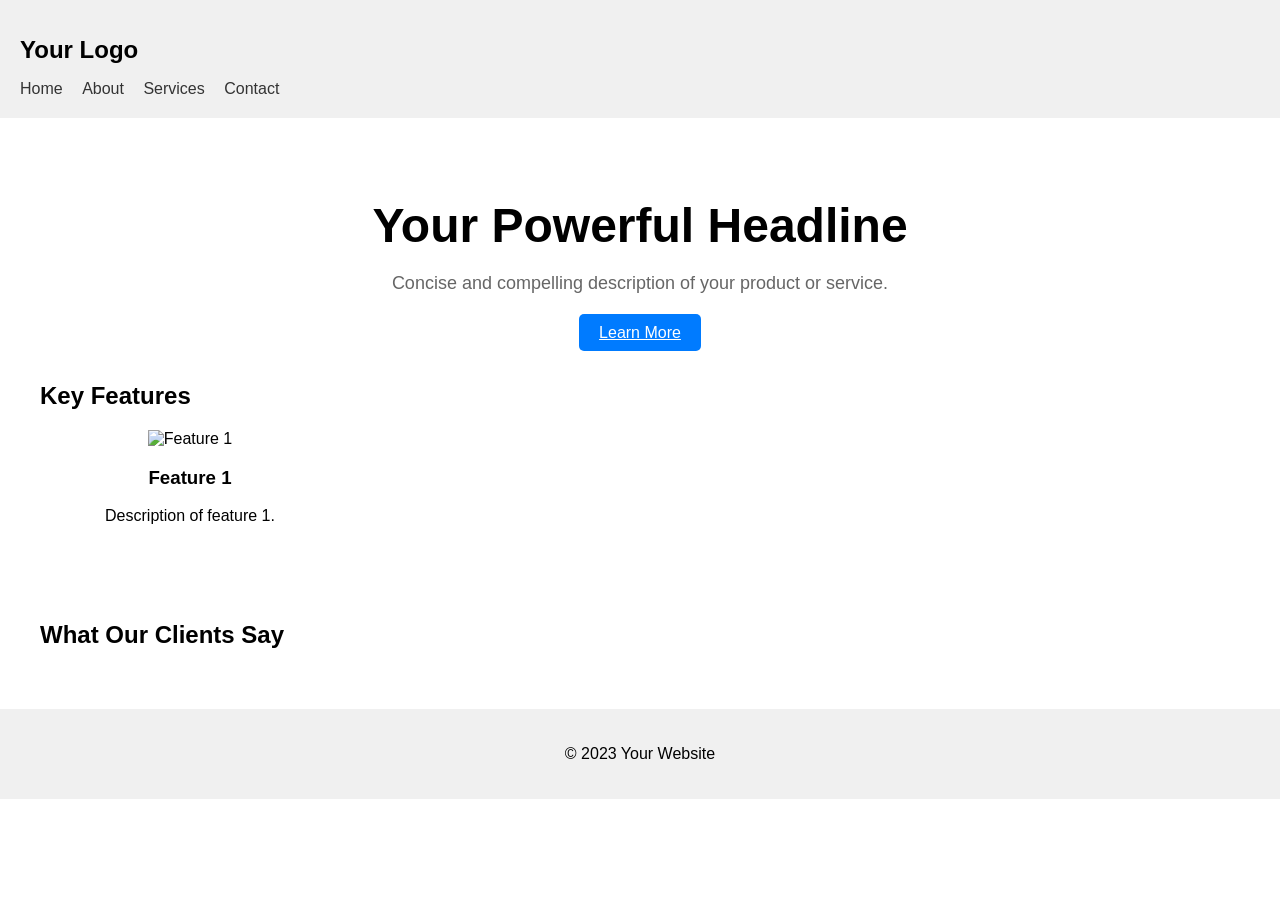
==== index.html @ 87ca635d "add landing page" ====
<!DOCTYPE html>
<html lang="en">
<head>
    <meta charset="UTF-8">
    <meta name="viewport" content="width=device-width, initial-scale=1.0">
    <title>Your Landing Page Title</title>
    <link rel="stylesheet" href="style.css">
</head>
<body>
    <header class="header">
        <div class="container">
            <h1 class="logo">Your Logo</h1>
            <nav class="nav">
                <ul>
                    <li><a href="#">Home</a></li>
                    <li><a href="#">About</a></li>
                    <li><a href="#">Services</a></li>
                    <li><a href="#">Contact</a></li>
                </ul>
            </nav>
        </div>
    </header>

    <main class="main">
        <section class="hero">
            <div class="container">
                <h2 class="hero-title">Your Powerful Headline</h2>
                <p class="hero-description">
                    Concise and compelling description of your product or service.
                </p>
                <a href="#" class="btn btn-primary">Learn More</a>
            </div>
        </section>

        <section class="features">
            <div class="container">
                <h2 class="section-title">Key Features</h2>
                <div class="feature-list">
                    <div class="feature">
                        <img src="feature1.png" alt="Feature 1">
                        <h3>Feature 1</h3>
                        <p>Description of feature 1.</p>
                    </div>
                    </div>
            </div>
        </section>

        <section class="testimonials">
            <div class="container">
                <h2 class="section-title">What Our Clients Say</h2>
                <div class="testimonial-slider">
                    </div>
            </div>
        </section>
    </main>

    <footer class="footer">
        <div class="container">
            <p>&copy; 2023 Your Website</p>
        </div>
    </footer>
</body>
</html>
---- style.css ----
/* Reset styles */
body {
    margin: 0;
    padding: 0;
    font-family: Arial, sans-serif;
}

/* Header styles */
.header {
    background-color: #f0f0f0;
    padding: 20px;
}

.logo {
    font-size: 24px;
    font-weight: bold;
}

.nav ul {
    list-style: none;
    margin: 0;
    padding: 0;
}

.nav ul li {
    display: inline-block;
    margin-right: 15px;
}

.nav ul li a {
    text-decoration: none;
    color: #333;
}

/* Main styles */
.main {
    padding: 40px;
}

.hero {
    text-align: center;
}

.hero-title {
    font-size: 48px;
    font-weight: bold;
    margin-bottom: 20px;
}

.hero-description {
    font-size: 18px;
    color: #666;
    margin-bottom: 30px;
}

.btn {
    padding: 10px 20px;
    background-color: #007bff;
    color: #fff;
    border: none;
    border-radius: 5px;
    cursor: pointer;
}

.features {
    margin-top: 40px;
}

.feature-list {
    display: flex;
    flex-wrap: wrap;
    justify-content: space-between;
}

.feature {
    width: 300px;
    text-align: center;
    margin-bottom: 40px;
}

.feature img {
    max-width: 100%;
    height: auto;
}

/* Testimonials styles */
.testimonials {
    margin-top: 40px;
}

.testimonial-slider {
    /* Add your slider styles here */
}

/* Footer styles */
.footer {
    background-color: #f0f0f0;
    padding: 20px;
    text-align: center;
}
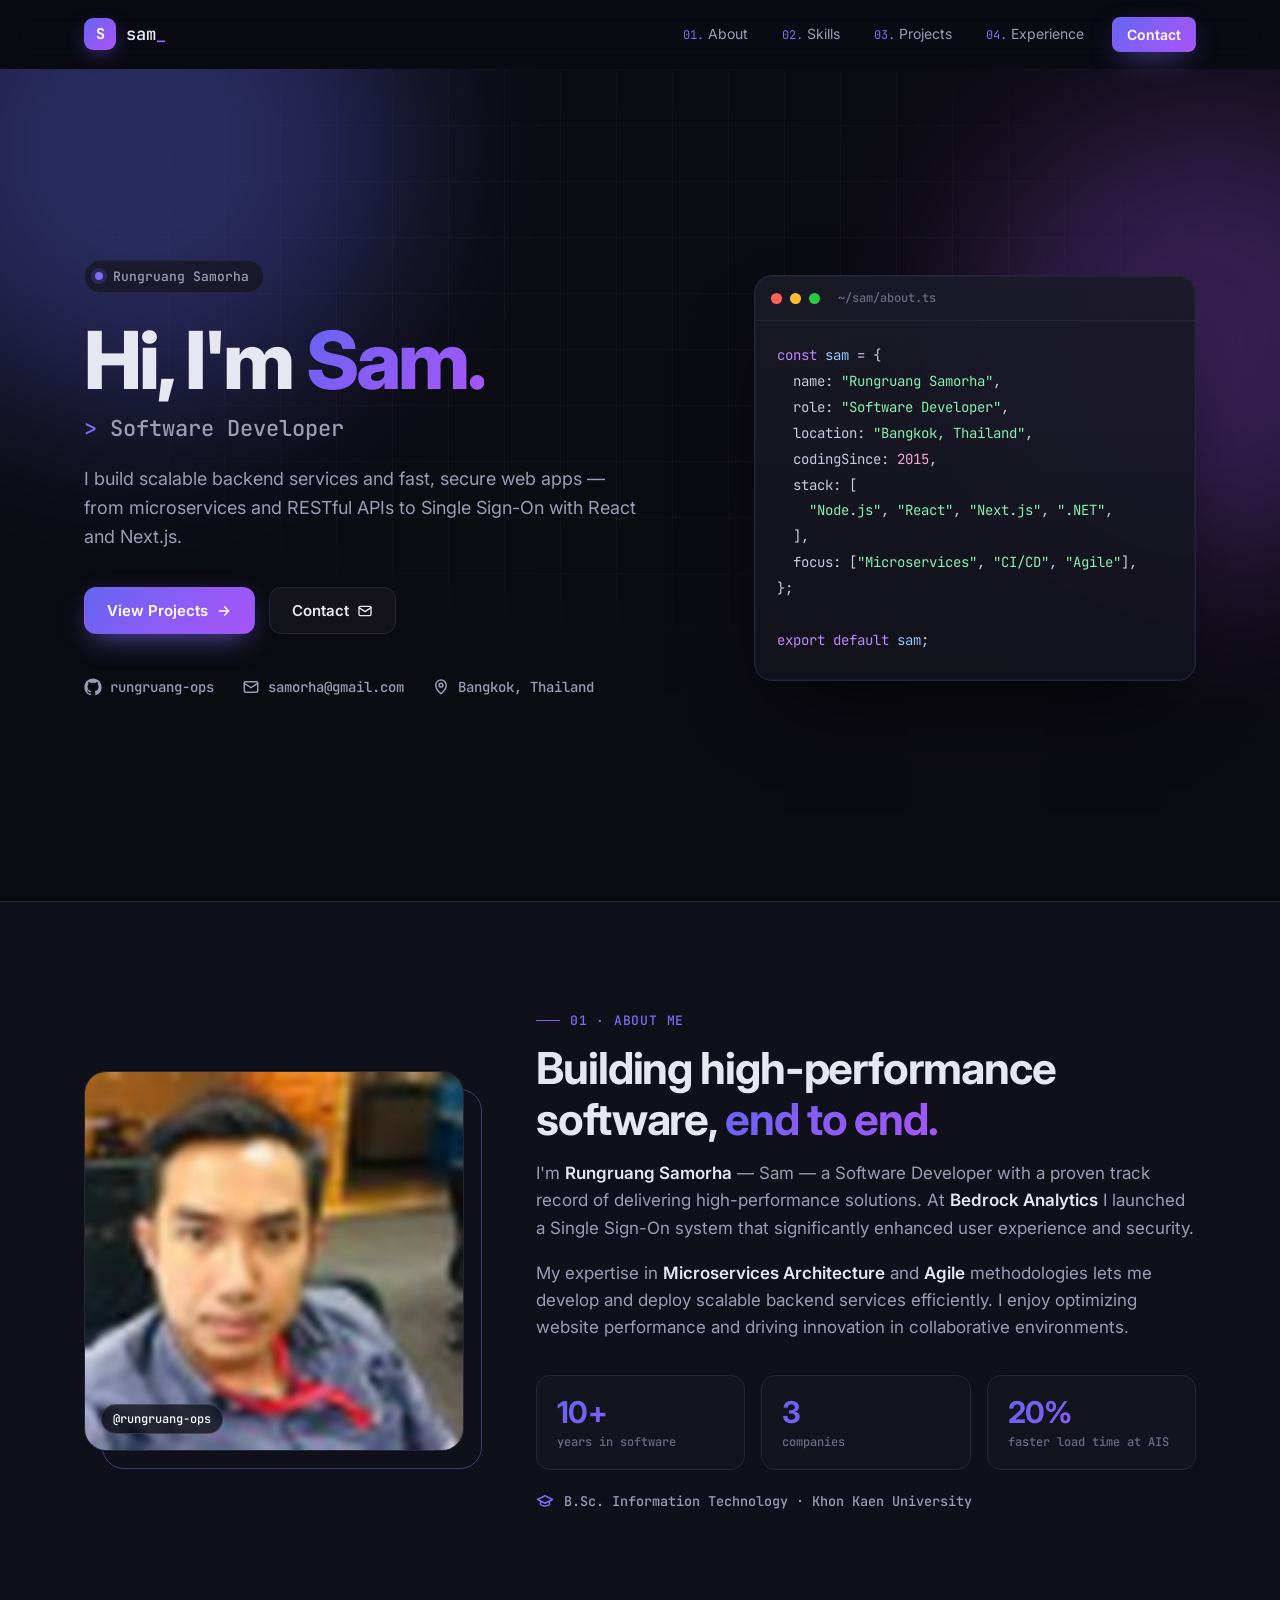
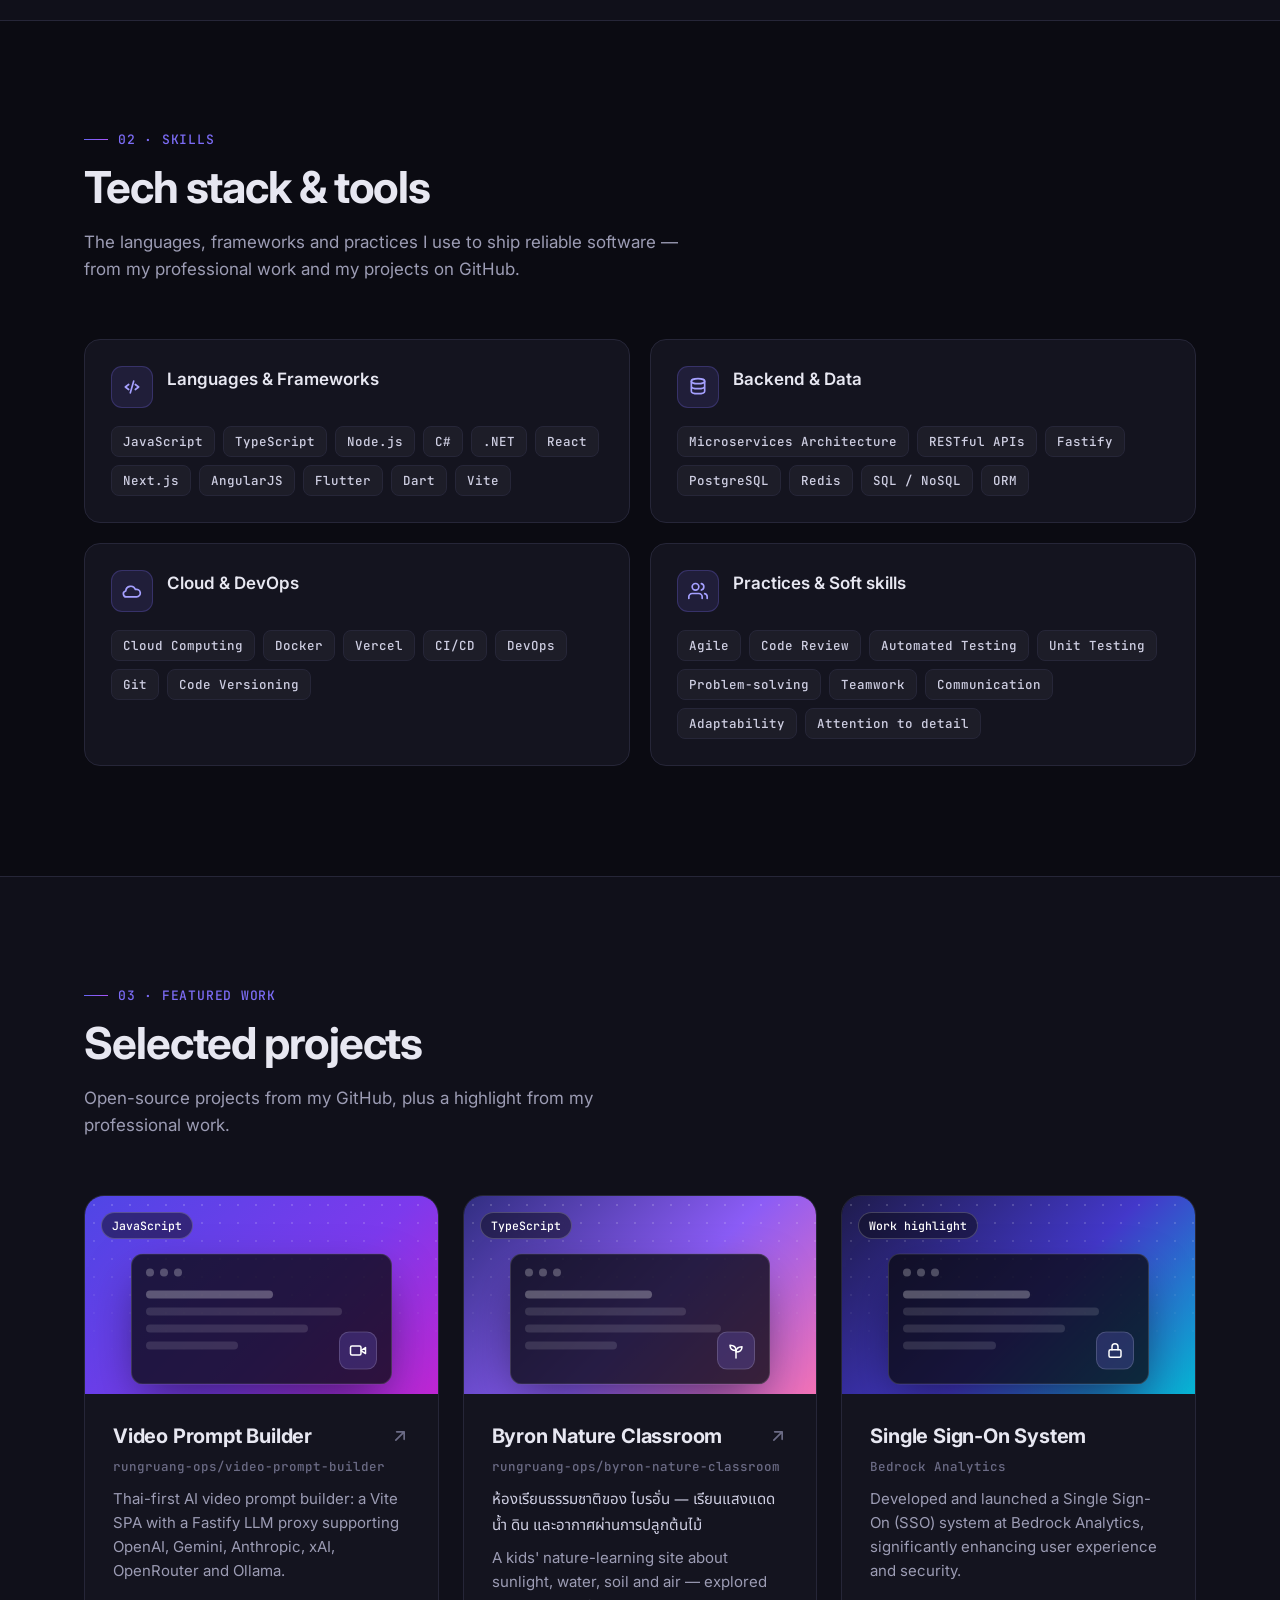
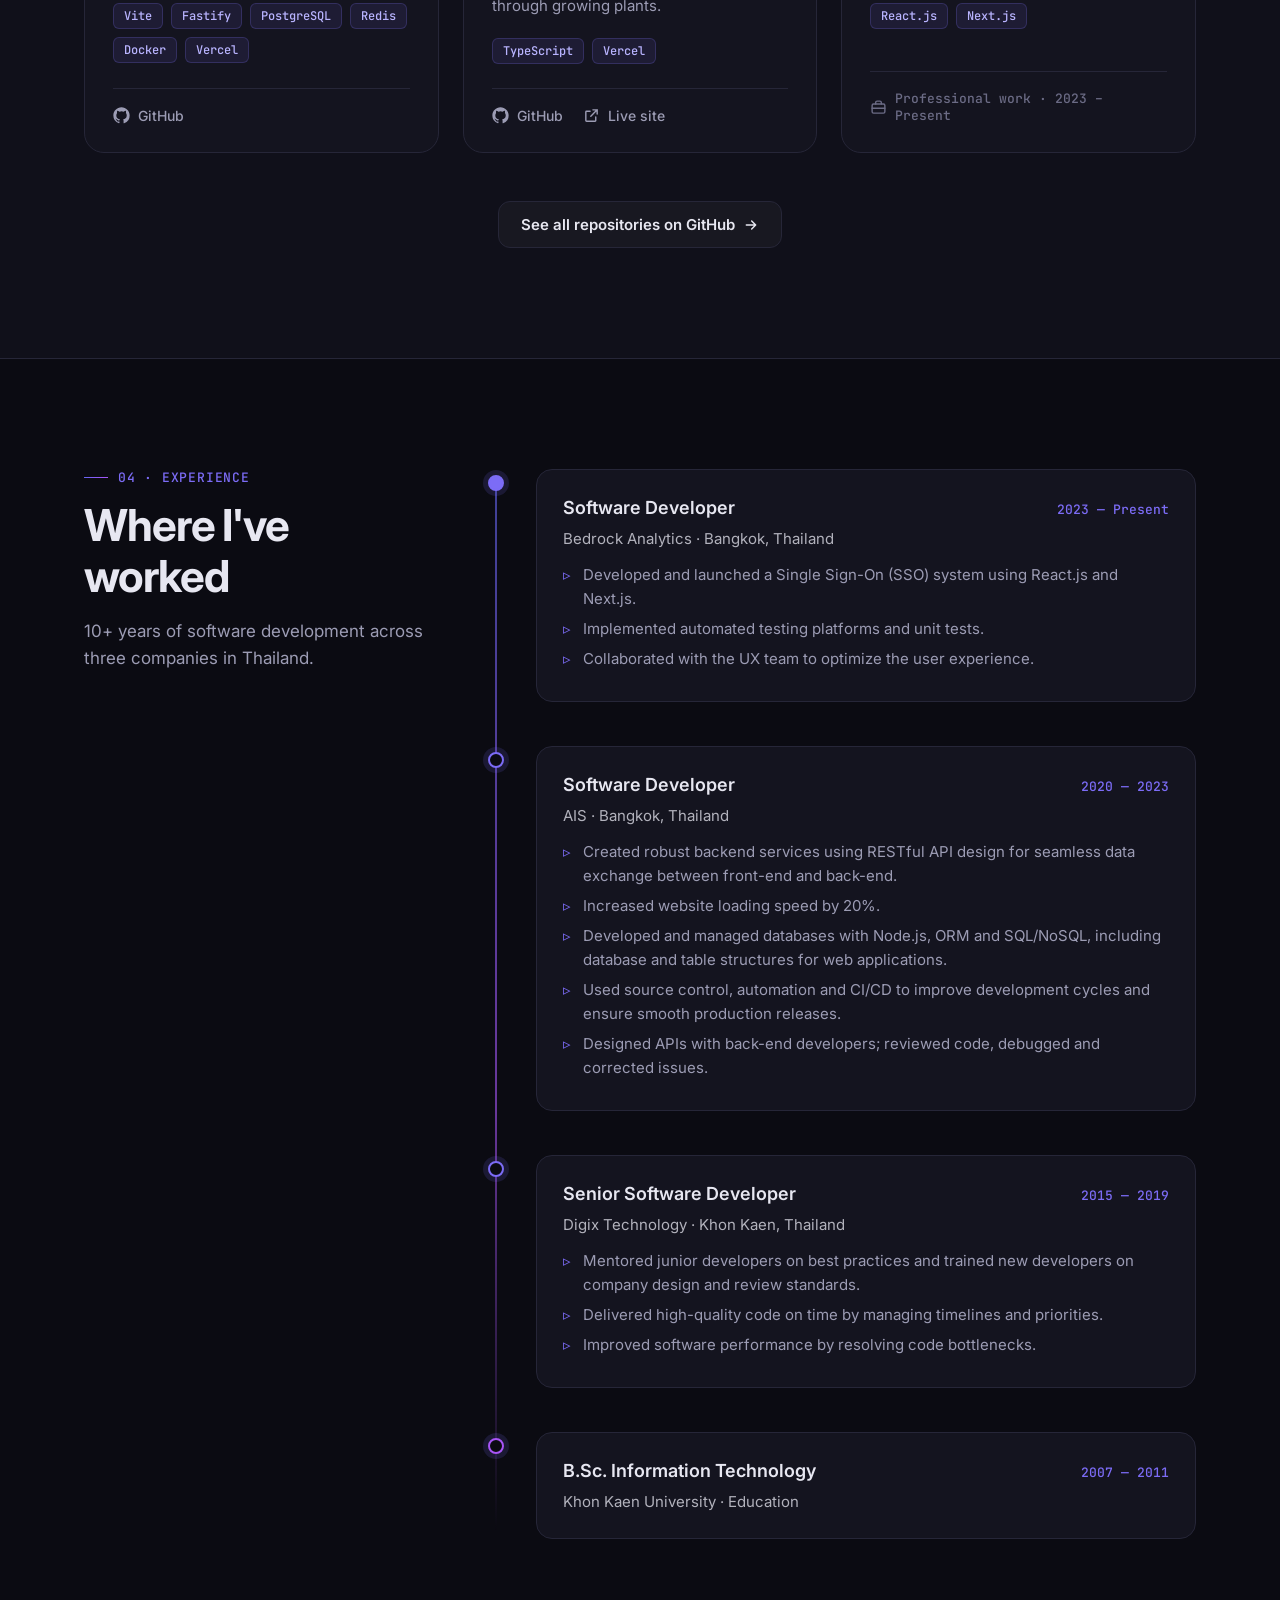
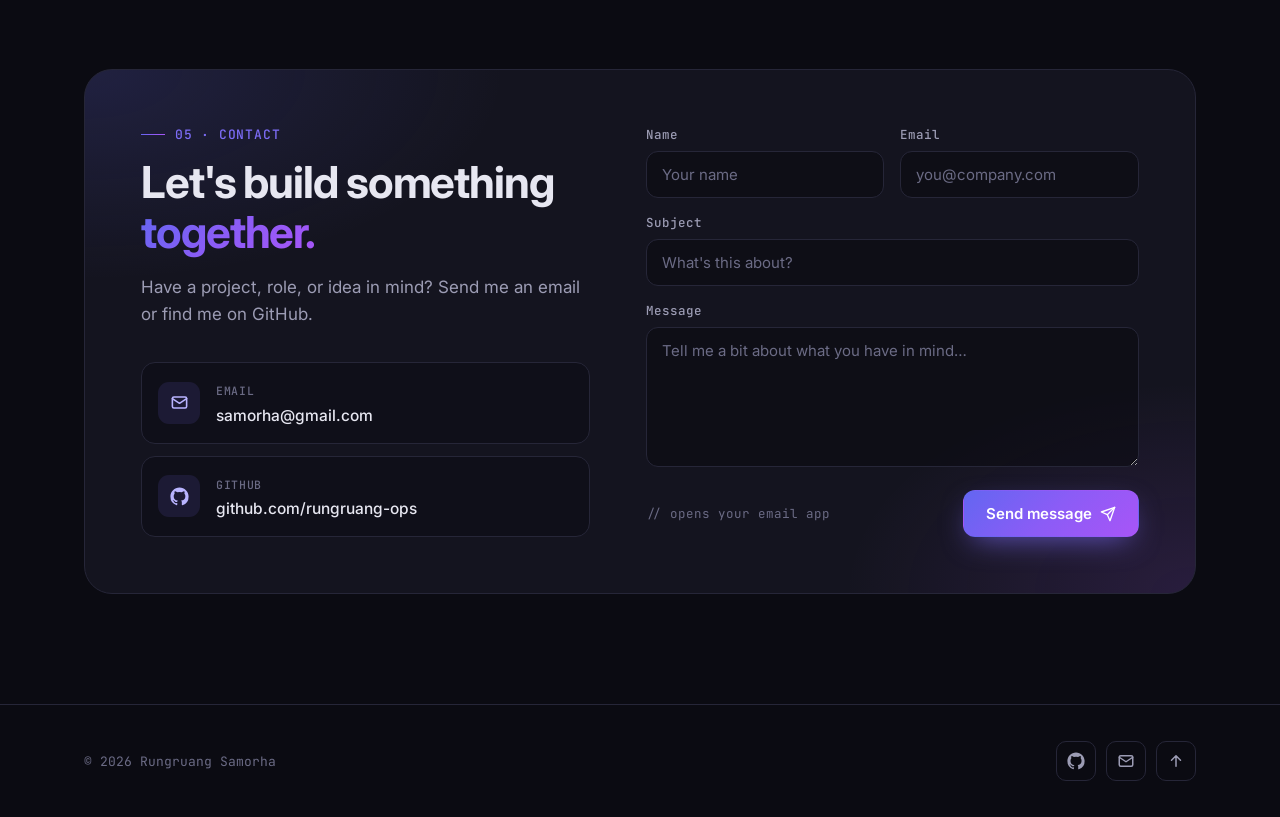
==== commit b64525bf: "Replace template with new portfolio site" ====
--- a/index.html
+++ b/index.html
@@ -1,63 +1,755 @@
 <!DOCTYPE html>
 <html lang="en">
 <head>
-    <meta charset="UTF-8">
-    <meta name="viewport" content="width=device-width, initial-scale=1.0">
-    <title>Your Landing Page Title</title>
-    <link rel="stylesheet" href="style.css">
+<meta charset="UTF-8" />
+<meta name="viewport" content="width=device-width, initial-scale=1" />
+<title>Rungruang Samorha (Sam) — Software Developer</title>
+<meta name="description" content="Rungruang Samorha (Sam) is a Software Developer in Bangkok, Thailand, building scalable backend services, microservices and fast web apps with Node.js, React and Next.js." />
+<meta name="author" content="Rungruang Samorha" />
+<meta property="og:type" content="website" />
+<meta property="og:title" content="Rungruang Samorha (Sam) — Software Developer" />
+<meta property="og:description" content="Software Developer in Bangkok, Thailand. Microservices, RESTful APIs, CI/CD, React and Next.js." />
+<meta property="og:image" content="https://avatars.githubusercontent.com/u/184741274?v=4" />
+<meta name="twitter:card" content="summary" />
+<meta name="twitter:title" content="Rungruang Samorha (Sam) — Software Developer" />
+<meta name="twitter:description" content="Software Developer in Bangkok, Thailand. Microservices, RESTful APIs, CI/CD, React and Next.js." />
+<meta name="theme-color" content="#0B0B12" />
+<link rel="icon" href="assets/avatar.png" />
+<link rel="preconnect" href="https://fonts.googleapis.com" />
+<link rel="preconnect" href="https://fonts.gstatic.com" crossorigin />
+<link href="https://fonts.googleapis.com/css2?family=Inter:wght@400;500;600;700;800&family=JetBrains+Mono:wght@400;500;600&family=Noto+Sans+Thai:wght@400;500;600;700&display=swap" rel="stylesheet" />
+<style>
+  :root {
+    --bg: #0B0B12;
+    --bg-2: #10101A;
+    --surface: #14141F;
+    --surface-2: #1A1A28;
+    --border: #262638;
+    --text: #E7E7F1;
+    --muted: #9C9CB4;
+    --dim: #6B6B85;
+    --accent: #7C6CF6;
+    --accent-1: #6366F1;
+    --accent-2: #A855F7;
+    --grad: linear-gradient(135deg, #6366F1 0%, #8B5CF6 50%, #A855F7 100%);
+    --radius: 16px;
+    --max: 1160px;
+    --mono: "JetBrains Mono", "Noto Sans Thai", ui-monospace, SFMono-Regular, Menlo, monospace;
+    --sans: "Inter", "Noto Sans Thai", system-ui, -apple-system, Segoe UI, Roboto, sans-serif;
+  }
+  * { box-sizing: border-box; margin: 0; padding: 0; }
+  html { scroll-behavior: smooth; scroll-padding-top: 80px; }
+  body {
+    font-family: var(--sans);
+    background: var(--bg);
+    color: var(--text);
+    line-height: 1.6;
+    -webkit-font-smoothing: antialiased;
+    overflow-x: hidden;
+  }
+  a { color: inherit; text-decoration: none; }
+  img, svg { display: block; }
+  ::selection { background: rgba(124,108,246,.35); }
+
+  .container { width: 100%; max-width: var(--max); margin: 0 auto; padding: 0 24px; }
+  .mono { font-family: var(--mono); }
+  .grad-text { background: var(--grad); -webkit-background-clip: text; background-clip: text; color: transparent; }
+
+  /* ---------- Nav ---------- */
+  .nav {
+    position: sticky; top: 0; z-index: 50;
+    backdrop-filter: saturate(160%) blur(14px);
+    -webkit-backdrop-filter: saturate(160%) blur(14px);
+    background: rgba(11,11,18,.72);
+    border-bottom: 1px solid transparent;
+    transition: border-color .25s, background .25s;
+  }
+  .nav.scrolled { border-bottom-color: var(--border); background: rgba(11,11,18,.88); }
+  .nav-inner { display: flex; align-items: center; justify-content: space-between; height: 68px; }
+  .logo { font: 600 17px var(--mono); display: flex; align-items: center; gap: 10px; }
+  .logo-mark {
+    width: 32px; height: 32px; border-radius: 9px; background: var(--grad);
+    display: grid; place-items: center; color: #fff; font-weight: 700; font-size: 15px;
+    box-shadow: 0 6px 20px -6px rgba(124,108,246,.7);
+  }
+  .logo .cursor { color: var(--accent-2); animation: blink 1.1s steps(1) infinite; }
+  @keyframes blink { 50% { opacity: 0; } }
+  .nav-links { display: flex; align-items: center; gap: 6px; list-style: none; }
+  .nav-links a {
+    font-size: 14px; color: var(--muted); padding: 8px 14px; border-radius: 8px;
+    transition: color .2s, background .2s;
+  }
+  .nav-links a:hover, .nav-links a.active { color: var(--text); background: rgba(255,255,255,.05); }
+  .nav-links a .num { font-family: var(--mono); color: var(--accent); font-size: 12px; margin-right: 4px; }
+  .nav-cta { margin-left: 8px; }
+  .menu-btn {
+    display: none; background: none; border: 1px solid var(--border); color: var(--text);
+    width: 40px; height: 40px; border-radius: 10px; cursor: pointer; place-items: center;
+  }
+
+  /* ---------- Buttons ---------- */
+  .btn {
+    white-space: nowrap;
+    display: inline-flex; align-items: center; gap: 8px;
+    font: 600 15px var(--sans); padding: 13px 22px; border-radius: 12px;
+    border: 1px solid transparent; cursor: pointer;
+    transition: transform .2s, box-shadow .2s, background .2s, border-color .2s;
+  }
+  .btn svg { width: 16px; height: 16px; }
+  .btn-primary { background: var(--grad); color: #fff; box-shadow: 0 10px 30px -10px rgba(124,108,246,.8); }
+  .btn-primary:hover { transform: translateY(-2px); box-shadow: 0 16px 36px -10px rgba(124,108,246,.95); }
+  .btn-ghost { background: rgba(255,255,255,.03); color: var(--text); border-color: var(--border); }
+  .btn-ghost:hover { border-color: rgba(124,108,246,.6); background: rgba(124,108,246,.08); transform: translateY(-2px); }
+  .btn-sm { padding: 9px 16px; font-size: 14px; border-radius: 10px; }
+
+  /* ---------- Hero ---------- */
+  .hero { position: relative; padding: 96px 0 110px; overflow: hidden; min-height: calc(100vh - 68px); display: flex; align-items: center; }
+  .hero > .container { width: 100%; }
+  .hero::before {
+    content: ""; position: absolute; inset: 0;
+    background-image:
+      linear-gradient(rgba(255,255,255,.035) 1px, transparent 1px),
+      linear-gradient(90deg, rgba(255,255,255,.035) 1px, transparent 1px);
+    background-size: 56px 56px;
+    mask-image: radial-gradient(ellipse 70% 60% at 50% 30%, #000 30%, transparent 75%);
+    -webkit-mask-image: radial-gradient(ellipse 70% 60% at 50% 30%, #000 30%, transparent 75%);
+    pointer-events: none;
+  }
+  .glow {
+    position: absolute; border-radius: 50%; filter: blur(90px); opacity: .55; pointer-events: none;
+  }
+  .glow-1 { width: 520px; height: 520px; background: #6366F1; top: -180px; left: -120px; opacity: .35; }
+  .glow-2 { width: 460px; height: 460px; background: #A855F7; top: 40px; right: -160px; opacity: .28; }
+  .hero-grid { position: relative; display: grid; grid-template-columns: 1.25fr .9fr; gap: 56px; align-items: center; }
+  .badge {
+    display: inline-flex; align-items: center; gap: 10px;
+    font: 500 13px var(--mono); color: var(--muted);
+    padding: 7px 14px 7px 10px; border-radius: 999px;
+    border: 1px solid var(--border); background: rgba(20,20,31,.7);
+  }
+  .dot { width: 8px; height: 8px; border-radius: 50%; background: #34D399; box-shadow: 0 0 0 4px rgba(52,211,153,.15); }
+  .hero h1 {
+    font-size: clamp(44px, 6.4vw, 80px); line-height: 1.02; letter-spacing: -.035em; font-weight: 800;
+    margin: 26px 0 14px;
+  }
+  .hero .role { font: 500 clamp(18px, 2vw, 22px) var(--mono); color: var(--muted); margin-bottom: 22px; }
+  .hero .role .prompt { color: var(--accent); }
+  .hero p.tagline { font-size: 18px; color: var(--muted); max-width: 560px; margin-bottom: 36px; }
+  .hero-actions { display: flex; gap: 14px; flex-wrap: wrap; }
+  .hero-meta { display: flex; gap: 28px; margin-top: 44px; flex-wrap: wrap; }
+  .hero-meta a { display: inline-flex; align-items: center; gap: 8px; color: var(--muted); font: 500 14px var(--mono); transition: color .2s; }
+  .hero-meta a:hover { color: var(--text); }
+  .hero-meta-item { display: inline-flex; align-items: center; gap: 8px; color: var(--muted); font: 500 14px var(--mono); }
+  .hero-meta-item svg { width: 18px; height: 18px; }
+  .hero-meta svg { width: 18px; height: 18px; }
+
+  /* code card */
+  .code-card {
+    background: linear-gradient(180deg, rgba(26,26,40,.92), rgba(18,18,28,.92));
+    border: 1px solid var(--border); border-radius: 18px;
+    box-shadow: 0 40px 80px -30px rgba(0,0,0,.7), 0 0 0 1px rgba(124,108,246,.08) inset;
+    overflow: hidden;
+    transition: transform .4s, box-shadow .4s;
+  }
+  .js .code-card.reveal.in:hover, .code-card:hover { transform: translateY(-4px); box-shadow: 0 50px 90px -30px rgba(0,0,0,.75), 0 0 0 1px rgba(124,108,246,.25) inset; }
+  .code-head { display: flex; align-items: center; gap: 8px; padding: 14px 16px; border-bottom: 1px solid var(--border); }
+  .code-head span.c { width: 11px; height: 11px; border-radius: 50%; }
+  .code-head .file { margin-left: 10px; font: 500 12px var(--mono); color: var(--dim); }
+  .code-body { padding: 22px 22px 26px; font: 400 14px/1.85 var(--mono); color: #C9C9DC; white-space: pre; overflow-x: auto; }
+  .tk-k { color: #C084FC; } .tk-v { color: #93C5FD; } .tk-s { color: #86EFAC; } .tk-c { color: var(--dim); } .tk-p { color: #F9A8D4; }
+
+  /* ---------- Sections ---------- */
+  section.block { padding: 110px 0; position: relative; }
+  section.block.alt { background: var(--bg-2); border-top: 1px solid var(--border); border-bottom: 1px solid var(--border); }
+  .eyebrow { font: 500 13px var(--mono); color: var(--accent); letter-spacing: .06em; text-transform: uppercase; display: flex; align-items: center; gap: 10px; }
+  .eyebrow::before { content: ""; width: 24px; height: 1px; background: var(--grad); }
+  .section-title { font-size: clamp(30px, 4vw, 44px); letter-spacing: -.025em; line-height: 1.15; font-weight: 700; margin: 14px 0 16px; }
+  .section-sub { color: var(--muted); max-width: 600px; font-size: 17px; }
+  .section-head { margin-bottom: 56px; }
+
+  /* ---------- About ---------- */
+  .about-grid { display: grid; grid-template-columns: 380px 1fr; gap: 72px; align-items: center; }
+  .photo-wrap { position: relative; isolation: isolate; }
+  .photo {
+    aspect-ratio: 1 / 1; border-radius: 22px; position: relative; overflow: hidden;
+    background: var(--surface); border: 1px solid var(--border);
+  }
+  .photo img { width: 100%; height: 100%; object-fit: cover; transition: transform .6s ease; }
+  .photo-wrap:hover .photo img { transform: scale(1.03); }
+  .photo-frame { position: absolute; inset: 18px -18px -18px 18px; border-radius: 22px; border: 1px solid rgba(124,108,246,.45); z-index: -1; }
+  .photo-caption {
+    position: absolute; left: 16px; bottom: 16px; z-index: 2;
+    font: 500 12px var(--mono); color: #fff; background: rgba(11,11,18,.72); backdrop-filter: blur(6px);
+    border: 1px solid rgba(255,255,255,.14); padding: 6px 11px; border-radius: 999px;
+  }
+  .about-text p { color: var(--muted); font-size: 17px; margin-bottom: 18px; }
+  .about-text p strong { color: var(--text); font-weight: 600; }
+  .edu-line { display: flex; align-items: center; gap: 10px; font: 500 13.5px var(--mono); color: var(--muted); margin-top: 22px; }
+  .edu-line svg { width: 18px; height: 18px; color: var(--accent); flex: none; }
+  .stats { display: grid; grid-template-columns: repeat(3, 1fr); gap: 16px; margin-top: 34px; }
+  .stat { background: var(--surface); border: 1px solid var(--border); border-radius: 14px; padding: 18px 20px; }
+  .stat b { display: block; font-size: 30px; line-height: 1.2; font-weight: 700; letter-spacing: -.02em; }
+  .stat span { font: 500 12px/1.4 var(--mono); color: var(--dim); display: block; margin-top: 4px; }
+
+  /* ---------- Skills ---------- */
+  .skills-grid { display: grid; grid-template-columns: repeat(2, 1fr); gap: 20px; }
+  .skill-head { display: flex; align-items: center; gap: 14px; margin-bottom: 18px; }
+  .skill-head .skill-icon { margin-bottom: 0; }
+  .skill-head h3 { margin-bottom: 0; }
+  .skill-card .sub { font: 500 11.5px var(--mono); color: var(--dim); text-transform: uppercase; letter-spacing: .06em; margin: 16px 0 10px; }
+  .skill-card {
+    background: var(--surface); border: 1px solid var(--border); border-radius: var(--radius);
+    padding: 26px; transition: border-color .25s, transform .25s, background .25s;
+  }
+  .skill-card:hover { border-color: rgba(124,108,246,.5); transform: translateY(-4px); background: var(--surface-2); }
+  .skill-icon {
+    width: 42px; height: 42px; border-radius: 11px; display: grid; place-items: center;
+    background: rgba(124,108,246,.12); color: #A5A0FF; border: 1px solid rgba(124,108,246,.25); margin-bottom: 18px;
+  }
+  .skill-icon svg { width: 20px; height: 20px; }
+  .skill-card h3 { font-size: 17px; font-weight: 600; margin-bottom: 14px; }
+  .chips { display: flex; flex-wrap: wrap; gap: 8px; }
+  .chip {
+    font: 500 12.5px var(--mono); color: #CFCFE3; padding: 6px 11px; border-radius: 8px;
+    background: rgba(255,255,255,.04); border: 1px solid var(--border);
+    transition: border-color .2s, color .2s, background .2s;
+  }
+  .chip:hover { border-color: rgba(124,108,246,.6); color: #fff; background: rgba(124,108,246,.12); }
+
+  /* ---------- Projects ---------- */
+  .projects-grid { display: grid; grid-template-columns: repeat(3, 1fr); gap: 24px; }
+  .project {
+    background: var(--surface); border: 1px solid var(--border); border-radius: 20px; overflow: hidden;
+    display: flex; flex-direction: column;
+    transition: transform .3s, border-color .3s, box-shadow .3s;
+  }
+  .project:hover { transform: translateY(-6px); border-color: rgba(124,108,246,.5); box-shadow: 0 30px 60px -30px rgba(124,108,246,.45); }
+  .project-media { position: relative; aspect-ratio: 16 / 9; overflow: hidden; display: grid; place-items: center; }
+  .project-media .pattern {
+    position: absolute; inset: 0; opacity: .25;
+    background-image: radial-gradient(rgba(255,255,255,.7) 1px, transparent 1px);
+    background-size: 18px 18px;
+    mask-image: linear-gradient(180deg, #000, transparent 85%);
+    -webkit-mask-image: linear-gradient(180deg, #000, transparent 85%);
+  }
+  .project-media .mock-window {
+    position: relative; width: 74%; height: 66%; border-radius: 12px; transform: translateY(18%);
+    background: rgba(11,11,18,.78); border: 1px solid rgba(255,255,255,.14);
+    box-shadow: 0 20px 50px -10px rgba(0,0,0,.55);
+    transition: transform .4s;
+    padding: 14px;
+  }
+  .project:hover .mock-window { transform: translateY(12%); }
+  .mock-window .bar { display: flex; gap: 6px; margin-bottom: 14px; }
+  .mock-window .bar i { width: 8px; height: 8px; border-radius: 50%; background: rgba(255,255,255,.25); }
+  .mock-window .ln { height: 8px; border-radius: 4px; background: rgba(255,255,255,.12); margin-bottom: 9px; }
+  .mock-window .ln.a { width: 55%; background: rgba(255,255,255,.28); }
+  .mock-window .ln.b { width: 85%; } .mock-window .ln.c { width: 70%; } .mock-window .ln.d { width: 40%; }
+  .g1 { background: linear-gradient(135deg, #4F46E5, #7C3AED 60%, #C026D3); }
+  .g2 { background: linear-gradient(135deg, #1E1B4B, #4338CA 55%, #06B6D4); }
+  .g3 { background: linear-gradient(135deg, #312E81, #8B5CF6 55%, #F472B6); }
+  .g4 { background: linear-gradient(135deg, #0F172A, #3730A3 50%, #A855F7); }
+  .project-tag {
+    position: absolute; top: 16px; left: 16px; z-index: 2;
+    font: 500 11.5px var(--mono); color: #fff; background: rgba(11,11,18,.5);
+    border: 1px solid rgba(255,255,255,.2); padding: 5px 10px; border-radius: 999px; backdrop-filter: blur(6px);
+  }
+  .project-body { padding: 26px 28px 28px; display: flex; flex-direction: column; flex: 1; }
+  .project-body h3 { font-size: 20px; font-weight: 700; letter-spacing: -.01em; margin-bottom: 10px; display: flex; align-items: center; justify-content: space-between; gap: 12px; }
+  .project-body h3 .arrow { width: 20px; height: 20px; color: var(--dim); transition: transform .25s, color .25s; flex: none; }
+  .project:hover h3 .arrow { transform: translate(3px,-3px); color: var(--accent-2); }
+  .project-body p { color: var(--muted); font-size: 15px; margin-bottom: 20px; }
+  .project-body .repo { font: 500 12.5px var(--mono); color: var(--dim); margin: -4px 0 12px; }
+  .project-body .thai { font-family: "Noto Sans Thai", var(--sans); color: #CFCFE3; font-size: 15px; margin-bottom: 8px; line-height: 1.7; }
+  .project-links .meta { font: 500 13px var(--mono); color: var(--dim); display: inline-flex; align-items: center; gap: 8px; }
+  .mock-window .glyph { position: absolute; right: 14px; bottom: 14px; width: 38px; height: 38px; border-radius: 10px; display: grid; place-items: center; background: rgba(124,108,246,.22); border: 1px solid rgba(255,255,255,.16); color: #fff; }
+  .mock-window .glyph svg { width: 18px; height: 18px; }
+  .tags { display: flex; flex-wrap: wrap; gap: 8px; margin-bottom: 24px; }
+  .tag { font: 500 12px var(--mono); color: #B9B4FF; background: rgba(124,108,246,.1); border: 1px solid rgba(124,108,246,.22); padding: 4px 10px; border-radius: 6px; }
+  .project-links { display: flex; gap: 20px; margin-top: auto; padding-top: 18px; border-top: 1px solid var(--border); }
+  .project-links a { display: inline-flex; align-items: center; gap: 8px; font: 500 14px var(--sans); color: var(--muted); transition: color .2s; }
+  .project-links a:hover { color: var(--text); }
+  .project-links svg { width: 17px; height: 17px; }
+  .more-link { text-align: center; margin-top: 48px; }
+
+  /* ---------- Experience ---------- */
+  .exp-grid { display: grid; grid-template-columns: 340px 1fr; gap: 64px; align-items: start; }
+  .exp-grid .section-head { position: sticky; top: 120px; margin-bottom: 0; }
+  .timeline { position: relative; }
+  .timeline::before { content: ""; position: absolute; left: 7px; top: 8px; bottom: 8px; width: 2px; background: linear-gradient(180deg, #6366F1, #A855F7 60%, transparent); opacity: .6; }
+  .t-item { position: relative; padding-left: 48px; padding-bottom: 44px; }
+  .t-item:last-child { padding-bottom: 0; }
+  .t-dot {
+    position: absolute; left: 0; top: 6px; width: 16px; height: 16px; border-radius: 50%;
+    background: var(--bg); border: 2px solid var(--accent);
+    box-shadow: 0 0 0 5px rgba(124,108,246,.15);
+  }
+  .t-item.current .t-dot { background: var(--accent); }
+  .t-card { background: var(--surface); border: 1px solid var(--border); border-radius: var(--radius); padding: 24px 26px; transition: border-color .25s, transform .25s; }
+  .t-card:hover { border-color: rgba(124,108,246,.45); transform: translateX(4px); }
+  .t-top { display: flex; justify-content: space-between; align-items: baseline; gap: 16px; flex-wrap: wrap; margin-bottom: 4px; }
+  .t-top h3 { font-size: 18px; font-weight: 600; }
+  .t-date { font: 500 13px var(--mono); color: var(--accent); white-space: nowrap; }
+  .t-company { color: var(--text); opacity: .75; font-size: 15px; margin-bottom: 12px; }
+  .t-item.edu .t-dot { border-color: var(--accent-2); }
+  .t-card ul { list-style: none; color: var(--muted); font-size: 15px; }
+  .t-card li { position: relative; padding-left: 20px; margin-bottom: 6px; }
+  .t-card li::before { content: "▹"; position: absolute; left: 0; color: var(--accent); }
+
+  /* ---------- Contact ---------- */
+  .contact-wrap {
+    display: grid; grid-template-columns: 1fr 1.1fr; gap: 56px;
+    background:
+      radial-gradient(600px 300px at 0% 0%, rgba(99,102,241,.16), transparent 70%),
+      radial-gradient(500px 300px at 100% 100%, rgba(168,85,247,.14), transparent 70%),
+      var(--surface);
+    border: 1px solid var(--border); border-radius: 28px; padding: 56px;
+  }
+  .form-note a { color: var(--muted); text-decoration: underline; text-underline-offset: 3px; }
+  .contact-list { list-style: none; margin-top: 34px; display: grid; gap: 12px; }
+  .contact-list a {
+    display: flex; align-items: center; gap: 16px; padding: 14px 16px; border-radius: 14px;
+    border: 1px solid var(--border); background: rgba(11,11,18,.45);
+    transition: border-color .2s, transform .2s, background .2s;
+  }
+  .contact-list a:hover { border-color: rgba(124,108,246,.55); transform: translateX(4px); background: rgba(124,108,246,.07); }
+  .c-icon { width: 42px; height: 42px; border-radius: 11px; display: grid; place-items: center; background: rgba(124,108,246,.12); color: #B9B4FF; flex: none; }
+  .c-icon svg { width: 19px; height: 19px; }
+  .c-label { font: 500 11.5px var(--mono); color: var(--dim); text-transform: uppercase; letter-spacing: .06em; }
+  .c-value { font-size: 15.5px; font-weight: 500; overflow-wrap: anywhere; }
+  form { display: grid; gap: 16px; }
+  .row-2 { display: grid; grid-template-columns: 1fr 1fr; gap: 16px; }
+  label { display: block; font: 500 12.5px var(--mono); color: var(--muted); margin-bottom: 8px; }
+  input, textarea {
+    width: 100%; font: 400 15px var(--sans); color: var(--text);
+    background: rgba(11,11,18,.6); border: 1px solid var(--border); border-radius: 12px;
+    padding: 13px 15px; outline: none; transition: border-color .2s, box-shadow .2s;
+  }
+  input::placeholder, textarea::placeholder { color: var(--dim); }
+  input:focus, textarea:focus { border-color: var(--accent); box-shadow: 0 0 0 4px rgba(124,108,246,.18); }
+  textarea { min-height: 140px; resize: vertical; }
+  .form-note { font: 400 12.5px var(--mono); color: var(--dim); }
+  .form-foot { display: flex; align-items: center; justify-content: space-between; gap: 16px; flex-wrap: wrap; }
+
+  /* ---------- Footer ---------- */
+  footer { border-top: 1px solid var(--border); padding: 36px 0; }
+  .footer-inner { display: flex; align-items: center; justify-content: space-between; gap: 20px; flex-wrap: wrap; }
+  .footer-inner p { font: 400 13px var(--mono); color: var(--dim); }
+  .socials { display: flex; gap: 10px; }
+  .socials a { width: 40px; height: 40px; border-radius: 10px; border: 1px solid var(--border); display: grid; place-items: center; color: var(--muted); transition: color .2s, border-color .2s, transform .2s; }
+  .socials a:hover { color: var(--text); border-color: rgba(124,108,246,.6); transform: translateY(-2px); }
+  .socials svg { width: 18px; height: 18px; }
+
+  /* ---------- Reveal ---------- */
+  .js .reveal { opacity: 0; transform: translateY(18px); transition: opacity .7s ease, transform .7s ease; }
+  .js .reveal.in { opacity: 1; transform: none; }
+  @media (prefers-reduced-motion: reduce) {
+    html { scroll-behavior: auto; }
+    .js .reveal { opacity: 1; transform: none; transition: none; }
+    .logo .cursor { animation: none; }
+  }
+
+  /* ---------- Responsive ---------- */
+  @media (max-width: 1024px) {
+    .about-grid { grid-template-columns: 300px 1fr; gap: 48px; }
+    .contact-wrap { padding: 40px; gap: 40px; }
+  }
+  @media (max-width: 1080px) {
+    .projects-grid { grid-template-columns: 1fr 1fr; }
+    .projects-grid .project:last-child { grid-column: 1 / -1; }
+  }
+  @media (max-width: 880px) {
+    .projects-grid { grid-template-columns: 1fr; }
+    .projects-grid .project:last-child { grid-column: auto; }
+    .skills-grid { grid-template-columns: 1fr; }
+    .hero { padding: 80px 0 80px; }
+    .hero-grid { grid-template-columns: 1fr; gap: 48px; }
+    .code-card { transform: none; }
+    .about-grid { grid-template-columns: 1fr; gap: 48px; }
+    .photo-wrap { max-width: 320px; }
+    .exp-grid { grid-template-columns: 1fr; gap: 0; }
+    .exp-grid .section-head { position: static; margin-bottom: 40px; }
+    .hero { min-height: 0; }
+    .contact-wrap { grid-template-columns: 1fr; }
+    .menu-btn { display: grid; }
+    .nav-links {
+      position: absolute; top: 68px; left: 0; right: 0; flex-direction: column; align-items: stretch; gap: 2px;
+      background: #0E0E17; border-bottom: 1px solid var(--border); padding: 12px 20px 20px; box-shadow: 0 24px 40px -12px rgba(0,0,0,.6);
+      transform: translateY(-8px); opacity: 0; pointer-events: none; transition: opacity .2s, transform .2s;
+    }
+    .nav-links.open { opacity: 1; transform: none; pointer-events: auto; }
+    .nav-links a { display: block; padding: 13px 14px; font-size: 16px; border-bottom: 1px solid rgba(255,255,255,.04); }
+    .nav-cta a { border-bottom: 0 !important; }
+    .nav-cta { margin: 8px 0 0; }
+    .nav-cta .btn { display: flex; width: 100%; justify-content: center; }
+  }
+  @media (max-width: 560px) {
+    .container { padding: 0 20px; }
+    section.block { padding: 80px 0; }
+    .section-head { margin-bottom: 40px; }
+    .hero { padding: 64px 0 72px; }
+    .hero p.tagline { font-size: 16.5px; }
+    .hero-actions .btn { flex: 1; justify-content: center; }
+    .hero-meta { gap: 18px; margin-top: 34px; }
+    .code-body { font-size: 11.5px; padding: 16px; }
+    .skills-grid { grid-template-columns: 1fr; }
+    .stats { grid-template-columns: repeat(3, 1fr); gap: 10px; }
+    .stat { padding: 14px; }
+    .stat b { font-size: 22px; }
+    .stat span { font-size: 11px; }
+    .project-body { padding: 22px; }
+    .contact-wrap { padding: 28px 22px; border-radius: 22px; }
+    .row-2 { grid-template-columns: 1fr; }
+    .form-foot .btn { width: 100%; justify-content: center; }
+    .t-item { padding-left: 36px; }
+    .t-card { padding: 20px; }
+    .t-top { flex-direction: column-reverse; align-items: flex-start; gap: 2px; margin-bottom: 6px; }
+    .photo-wrap { max-width: 260px; }
+    .skill-card { padding: 22px; }
+    .hero-actions .btn { padding: 13px 16px; }
+    .about-grid { gap: 40px; }
+    .footer-inner { flex-direction: column-reverse; text-align: center; }
+  }
+</style>
 </head>
 <body>
-    <header class="header">
-        <div class="container">
-            <h1 class="logo">Your Logo</h1>
-            <nav class="nav">
-                <ul>
-                    <li><a href="#">Home</a></li>
-                    <li><a href="#">About</a></li>
-                    <li><a href="#">Services</a></li>
-                    <li><a href="#">Contact</a></li>
-                </ul>
-            </nav>
-        </div>
-    </header>
-
-    <main class="main">
-        <section class="hero">
-            <div class="container">
-                <h2 class="hero-title">Your Powerful Headline</h2>
-                <p class="hero-description">
-                    Concise and compelling description of your product or service.
-                </p>
-                <a href="#" class="btn btn-primary">Learn More</a>
-            </div>
-        </section>
-
-        <section class="features">
-            <div class="container">
-                <h2 class="section-title">Key Features</h2>
-                <div class="feature-list">
-                    <div class="feature">
-                        <img src="feature1.png" alt="Feature 1">
-                        <h3>Feature 1</h3>
-                        <p>Description of feature 1.</p>
-                    </div>
-                    </div>
-            </div>
-        </section>
-
-        <section class="testimonials">
-            <div class="container">
-                <h2 class="section-title">What Our Clients Say</h2>
-                <div class="testimonial-slider">
-                    </div>
-            </div>
-        </section>
-    </main>
-
-    <footer class="footer">
-        <div class="container">
-            <p>&copy; 2023 Your Website</p>
-        </div>
-    </footer>
+
+<!-- ================= NAV ================= -->
+<header class="nav" id="nav">
+  <div class="container nav-inner">
+    <a href="#top" class="logo" aria-label="Home">
+      <span class="logo-mark">S</span>
+      <span>sam<span class="cursor">_</span></span>
+    </a>
+    <button class="menu-btn" id="menuBtn" aria-label="Toggle menu" aria-expanded="false">
+      <svg width="20" height="20" viewBox="0 0 24 24" fill="none" stroke="currentColor" stroke-width="2" stroke-linecap="round"><path d="M4 7h16M4 12h16M4 17h16"/></svg>
+    </button>
+    <ul class="nav-links" id="navLinks">
+      <li><a href="#about"><span class="num">01.</span>About</a></li>
+      <li><a href="#skills"><span class="num">02.</span>Skills</a></li>
+      <li><a href="#projects"><span class="num">03.</span>Projects</a></li>
+      <li><a href="#experience"><span class="num">04.</span>Experience</a></li>
+      <li class="nav-cta"><a href="#contact" class="btn btn-primary btn-sm" style="color:#fff">Contact</a></li>
+    </ul>
+  </div>
+</header>
+
+<main id="top">
+
+<!-- ================= HERO ================= -->
+<section class="hero">
+  <div class="glow glow-1"></div>
+  <div class="glow glow-2"></div>
+  <div class="container hero-grid">
+    <div class="reveal">
+      <span class="badge"><span class="dot" style="background:var(--accent);box-shadow:0 0 0 4px rgba(124,108,246,.18)"></span>Rungruang Samorha</span>
+      <h1>Hi, I'm <span class="grad-text">Sam.</span></h1>
+      <div class="role"><span class="prompt">&gt;</span> Software Developer</div>
+      <p class="tagline">I build scalable backend services and fast, secure web apps — from microservices and RESTful APIs to Single Sign-On with React and Next.js.</p>
+      <div class="hero-actions">
+        <a href="#projects" class="btn btn-primary">View Projects <svg viewBox="0 0 24 24" fill="none" stroke="currentColor" stroke-width="2.2" stroke-linecap="round" stroke-linejoin="round"><path d="M5 12h14M13 6l6 6-6 6"/></svg></a>
+        <a href="#contact" class="btn btn-ghost">Contact <svg viewBox="0 0 24 24" fill="none" stroke="currentColor" stroke-width="2" stroke-linecap="round" stroke-linejoin="round"><rect x="3" y="5" width="18" height="14" rx="2"/><path d="m3 7 9 6 9-6"/></svg></a>
+      </div>
+      <div class="hero-meta">
+        <a href="https://github.com/rungruang-ops" target="_blank" rel="noopener"><svg viewBox="0 0 24 24" fill="currentColor"><path d="M12 .5C5.65.5.5 5.65.5 12a11.5 11.5 0 0 0 7.86 10.92c.58.1.79-.25.79-.56v-2c-3.2.7-3.88-1.37-3.88-1.37-.52-1.33-1.28-1.69-1.28-1.69-1.05-.72.08-.7.08-.7 1.16.08 1.77 1.19 1.77 1.19 1.03 1.77 2.7 1.26 3.36.96.1-.75.4-1.26.73-1.55-2.55-.29-5.24-1.28-5.24-5.68 0-1.26.45-2.28 1.19-3.09-.12-.29-.52-1.46.11-3.05 0 0 .97-.31 3.17 1.18a11 11 0 0 1 5.77 0c2.2-1.49 3.17-1.18 3.17-1.18.63 1.59.23 2.76.11 3.05.74.81 1.19 1.83 1.19 3.09 0 4.41-2.69 5.38-5.25 5.67.41.36.78 1.06.78 2.14v3.17c0 .31.21.67.8.56A11.5 11.5 0 0 0 23.5 12C23.5 5.65 18.35.5 12 .5Z"/></svg> rungruang-ops</a>
+        <a href="mailto:samorha@gmail.com"><svg viewBox="0 0 24 24" fill="none" stroke="currentColor" stroke-width="2" stroke-linecap="round" stroke-linejoin="round"><rect x="3" y="5" width="18" height="14" rx="2"/><path d="m3 7 9 6 9-6"/></svg> samorha@gmail.com</a>
+        <span class="hero-meta-item"><svg viewBox="0 0 24 24" fill="none" stroke="currentColor" stroke-width="2" stroke-linecap="round" stroke-linejoin="round"><path d="M12 21s-7-6.2-7-11.5A7 7 0 0 1 19 9.5C19 14.8 12 21 12 21Z"/><circle cx="12" cy="9.5" r="2.5"/></svg> Bangkok, Thailand</span>
+      </div>
+    </div>
+
+    <div class="code-card reveal" aria-hidden="true">
+      <div class="code-head">
+        <span class="c" style="background:#FF5F57"></span><span class="c" style="background:#FEBC2E"></span><span class="c" style="background:#28C840"></span>
+        <span class="file">~/sam/about.ts</span>
+      </div>
+<div class="code-body"><span class="tk-k">const</span> <span class="tk-v">sam</span> = {
+  name: <span class="tk-s">"Rungruang Samorha"</span>,
+  role: <span class="tk-s">"Software Developer"</span>,
+  location: <span class="tk-s">"Bangkok, Thailand"</span>,
+  codingSince: <span class="tk-p">2015</span>,
+  stack: [
+    <span class="tk-s">"Node.js"</span>, <span class="tk-s">"React"</span>, <span class="tk-s">"Next.js"</span>, <span class="tk-s">".NET"</span>,
+  ],
+  focus: [<span class="tk-s">"Microservices"</span>, <span class="tk-s">"CI/CD"</span>, <span class="tk-s">"Agile"</span>],
+};
+
+<span class="tk-k">export default</span> <span class="tk-v">sam</span>;</div>
+    </div>
+  </div>
+</section>
+
+<!-- ================= ABOUT ================= -->
+<section class="block alt" id="about">
+  <div class="container about-grid">
+    <div class="photo-wrap reveal">
+      <div class="photo-frame"></div>
+      <div class="photo">
+        <img src="assets/photo.jpg" alt="Photo of Rungruang Samorha (Sam)" width="448" height="448" />
+        <span class="photo-caption">@rungruang-ops</span>
+      </div>
+    </div>
+    <div class="about-text reveal">
+      <div class="eyebrow">01 · About me</div>
+      <h2 class="section-title">Building high-performance software, <span class="grad-text">end to end.</span></h2>
+      <p>I'm <strong>Rungruang Samorha</strong> — Sam — a Software Developer with a proven track record of delivering high-performance solutions. At <strong>Bedrock Analytics</strong> I launched a Single Sign-On system that significantly enhanced user experience and security.</p>
+      <p>My expertise in <strong>Microservices Architecture</strong> and <strong>Agile</strong> methodologies lets me develop and deploy scalable backend services efficiently. I enjoy optimizing website performance and driving innovation in collaborative environments.</p>
+      <div class="stats">
+        <div class="stat"><b class="grad-text">10+</b><span>years in software</span></div>
+        <div class="stat"><b class="grad-text">3</b><span>companies</span></div>
+        <div class="stat"><b class="grad-text">20%</b><span>faster load time at AIS</span></div>
+      </div>
+      <div class="edu-line"><svg viewBox="0 0 24 24" fill="none" stroke="currentColor" stroke-width="2" stroke-linecap="round" stroke-linejoin="round"><path d="M22 10 12 5 2 10l10 5 10-5Z"/><path d="M6 12v5c3 2 9 2 12 0v-5"/></svg> B.Sc. Information Technology · Khon Kaen University</div>
+    </div>
+  </div>
+</section>
+
+<!-- ================= SKILLS ================= -->
+<section class="block" id="skills">
+  <div class="container">
+    <div class="section-head reveal">
+      <div class="eyebrow">02 · Skills</div>
+      <h2 class="section-title">Tech stack &amp; tools</h2>
+      <p class="section-sub">The languages, frameworks and practices I use to ship reliable software — from my professional work and my projects on GitHub.</p>
+    </div>
+    <div class="skills-grid">
+      <div class="skill-card reveal">
+        <div class="skill-head">
+          <div class="skill-icon"><svg viewBox="0 0 24 24" fill="none" stroke="currentColor" stroke-width="2" stroke-linecap="round" stroke-linejoin="round"><path d="m8 9-4 3 4 3M16 9l4 3-4 3M14 5l-4 14"/></svg></div>
+          <h3>Languages &amp; Frameworks</h3>
+        </div>
+        <div class="chips"><span class="chip">JavaScript</span><span class="chip">TypeScript</span><span class="chip">Node.js</span><span class="chip">C#</span><span class="chip">.NET</span><span class="chip">React</span><span class="chip">Next.js</span><span class="chip">AngularJS</span><span class="chip">Flutter</span><span class="chip">Dart</span><span class="chip">Vite</span></div>
+      </div>
+      <div class="skill-card reveal">
+        <div class="skill-head">
+          <div class="skill-icon"><svg viewBox="0 0 24 24" fill="none" stroke="currentColor" stroke-width="2" stroke-linecap="round" stroke-linejoin="round"><ellipse cx="12" cy="5" rx="8" ry="3"/><path d="M4 5v6c0 1.7 3.6 3 8 3s8-1.3 8-3V5M4 11v6c0 1.7 3.6 3 8 3s8-1.3 8-3v-6"/></svg></div>
+          <h3>Backend &amp; Data</h3>
+        </div>
+        <div class="chips"><span class="chip">Microservices Architecture</span><span class="chip">RESTful APIs</span><span class="chip">Fastify</span><span class="chip">PostgreSQL</span><span class="chip">Redis</span><span class="chip">SQL / NoSQL</span><span class="chip">ORM</span></div>
+      </div>
+      <div class="skill-card reveal">
+        <div class="skill-head">
+          <div class="skill-icon"><svg viewBox="0 0 24 24" fill="none" stroke="currentColor" stroke-width="2" stroke-linecap="round" stroke-linejoin="round"><path d="M17.5 19a4.5 4.5 0 1 0-1.4-8.8A6 6 0 0 0 4.5 12 3.5 3.5 0 0 0 6 19h11.5Z"/></svg></div>
+          <h3>Cloud &amp; DevOps</h3>
+        </div>
+        <div class="chips"><span class="chip">Cloud Computing</span><span class="chip">Docker</span><span class="chip">Vercel</span><span class="chip">CI/CD</span><span class="chip">DevOps</span><span class="chip">Git</span><span class="chip">Code Versioning</span></div>
+      </div>
+      <div class="skill-card reveal">
+        <div class="skill-head">
+          <div class="skill-icon"><svg viewBox="0 0 24 24" fill="none" stroke="currentColor" stroke-width="2" stroke-linecap="round" stroke-linejoin="round"><path d="M17 21v-2a4 4 0 0 0-4-4H5a4 4 0 0 0-4 4v2"/><circle cx="9" cy="7" r="4"/><path d="M23 21v-2a4 4 0 0 0-3-3.87M16 3.13a4 4 0 0 1 0 7.75"/></svg></div>
+          <h3>Practices &amp; Soft skills</h3>
+        </div>
+        <div class="chips"><span class="chip">Agile</span><span class="chip">Code Review</span><span class="chip">Automated Testing</span><span class="chip">Unit Testing</span><span class="chip">Problem-solving</span><span class="chip">Teamwork</span><span class="chip">Communication</span><span class="chip">Adaptability</span><span class="chip">Attention to detail</span></div>
+      </div>
+    </div>
+  </div>
+</section>
+
+<!-- ================= PROJECTS ================= -->
+<section class="block alt" id="projects">
+  <div class="container">
+    <div class="section-head reveal">
+      <div class="eyebrow">03 · Featured work</div>
+      <h2 class="section-title">Selected projects</h2>
+      <p class="section-sub">Open-source projects from my GitHub, plus a highlight from my professional work.</p>
+    </div>
+    <div class="projects-grid">
+      <article class="project reveal">
+        <div class="project-media g1">
+          <span class="project-tag">JavaScript</span>
+          <div class="pattern"></div>
+          <div class="mock-window"><div class="bar"><i></i><i></i><i></i></div><div class="ln a"></div><div class="ln b"></div><div class="ln c"></div><div class="ln d"></div><span class="glyph"><svg viewBox="0 0 24 24" fill="none" stroke="currentColor" stroke-width="2" stroke-linecap="round" stroke-linejoin="round"><rect x="2" y="6" width="14" height="12" rx="2"/><path d="m22 8-6 4 6 4V8Z"/></svg></span></div>
+        </div>
+        <div class="project-body">
+          <h3>Video Prompt Builder <svg class="arrow" viewBox="0 0 24 24" fill="none" stroke="currentColor" stroke-width="2" stroke-linecap="round" stroke-linejoin="round"><path d="M7 17 17 7M8 7h9v9"/></svg></h3>
+          <div class="repo">rungruang-ops/video-prompt-builder</div>
+          <p>Thai-first AI video prompt builder: a Vite SPA with a Fastify LLM proxy supporting OpenAI, Gemini, Anthropic, xAI, OpenRouter and Ollama.</p>
+          <div class="tags"><span class="tag">Vite</span><span class="tag">Fastify</span><span class="tag">PostgreSQL</span><span class="tag">Redis</span><span class="tag">Docker</span><span class="tag">Vercel</span></div>
+          <div class="project-links">
+            <a href="https://github.com/rungruang-ops/video-prompt-builder" target="_blank" rel="noopener"><svg viewBox="0 0 24 24" fill="currentColor"><path d="M12 .5C5.65.5.5 5.65.5 12a11.5 11.5 0 0 0 7.86 10.92c.58.1.79-.25.79-.56v-2c-3.2.7-3.88-1.37-3.88-1.37-.52-1.33-1.28-1.69-1.28-1.69-1.05-.72.08-.7.08-.7 1.16.08 1.77 1.19 1.77 1.19 1.03 1.77 2.7 1.26 3.36.96.1-.75.4-1.26.73-1.55-2.55-.29-5.24-1.28-5.24-5.68 0-1.26.45-2.28 1.19-3.09-.12-.29-.52-1.46.11-3.05 0 0 .97-.31 3.17 1.18a11 11 0 0 1 5.77 0c2.2-1.49 3.17-1.18 3.17-1.18.63 1.59.23 2.76.11 3.05.74.81 1.19 1.83 1.19 3.09 0 4.41-2.69 5.38-5.25 5.67.41.36.78 1.06.78 2.14v3.17c0 .31.21.67.8.56A11.5 11.5 0 0 0 23.5 12C23.5 5.65 18.35.5 12 .5Z"/></svg>GitHub</a>
+          </div>
+        </div>
+      </article>
+      <article class="project reveal">
+        <div class="project-media g3">
+          <span class="project-tag">TypeScript</span>
+          <div class="pattern"></div>
+          <div class="mock-window"><div class="bar"><i></i><i></i><i></i></div><div class="ln a"></div><div class="ln c"></div><div class="ln b"></div><div class="ln d"></div><span class="glyph"><svg viewBox="0 0 24 24" fill="none" stroke="currentColor" stroke-width="2" stroke-linecap="round" stroke-linejoin="round"><path d="M12 22V12"/><path d="M12 12C12 8 9 5 4 5c0 5 3 7 8 7Z"/><path d="M12 14c0-4 3-7 8-7 0 5-3 7-8 7Z"/></svg></span></div>
+        </div>
+        <div class="project-body">
+          <h3>Byron Nature Classroom <svg class="arrow" viewBox="0 0 24 24" fill="none" stroke="currentColor" stroke-width="2" stroke-linecap="round" stroke-linejoin="round"><path d="M7 17 17 7M8 7h9v9"/></svg></h3>
+          <div class="repo">rungruang-ops/byron-nature-classroom</div>
+          <p class="thai" lang="th">ห้องเรียนธรรมชาติของ ไบรอั่น — เรียนแสงแดด น้ำ ดิน และอากาศผ่านการปลูกต้นไม้</p>
+          <p>A kids' nature-learning site about sunlight, water, soil and air — explored through growing plants.</p>
+          <div class="tags"><span class="tag">TypeScript</span><span class="tag">Vercel</span></div>
+          <div class="project-links">
+            <a href="https://github.com/rungruang-ops/byron-nature-classroom" target="_blank" rel="noopener"><svg viewBox="0 0 24 24" fill="currentColor"><path d="M12 .5C5.65.5.5 5.65.5 12a11.5 11.5 0 0 0 7.86 10.92c.58.1.79-.25.79-.56v-2c-3.2.7-3.88-1.37-3.88-1.37-.52-1.33-1.28-1.69-1.28-1.69-1.05-.72.08-.7.08-.7 1.16.08 1.77 1.19 1.77 1.19 1.03 1.77 2.7 1.26 3.36.96.1-.75.4-1.26.73-1.55-2.55-.29-5.24-1.28-5.24-5.68 0-1.26.45-2.28 1.19-3.09-.12-.29-.52-1.46.11-3.05 0 0 .97-.31 3.17 1.18a11 11 0 0 1 5.77 0c2.2-1.49 3.17-1.18 3.17-1.18.63 1.59.23 2.76.11 3.05.74.81 1.19 1.83 1.19 3.09 0 4.41-2.69 5.38-5.25 5.67.41.36.78 1.06.78 2.14v3.17c0 .31.21.67.8.56A11.5 11.5 0 0 0 23.5 12C23.5 5.65 18.35.5 12 .5Z"/></svg>GitHub</a>
+            <a href="https://byron-nature-classroom.vercel.app" target="_blank" rel="noopener"><svg viewBox="0 0 24 24" fill="none" stroke="currentColor" stroke-width="2" stroke-linecap="round" stroke-linejoin="round"><path d="M14 4h6v6M20 4l-9 9M18 14v5a1 1 0 0 1-1 1H5a1 1 0 0 1-1-1V7a1 1 0 0 1 1-1h5"/></svg>Live site</a>
+          </div>
+        </div>
+      </article>
+      <article class="project reveal">
+        <div class="project-media g2">
+          <span class="project-tag">Work highlight</span>
+          <div class="pattern"></div>
+          <div class="mock-window"><div class="bar"><i></i><i></i><i></i></div><div class="ln a"></div><div class="ln b"></div><div class="ln c"></div><div class="ln d"></div><span class="glyph"><svg viewBox="0 0 24 24" fill="none" stroke="currentColor" stroke-width="2" stroke-linecap="round" stroke-linejoin="round"><rect x="4" y="11" width="16" height="10" rx="2"/><path d="M8 11V7a4 4 0 0 1 8 0v4"/></svg></span></div>
+        </div>
+        <div class="project-body">
+          <h3>Single Sign-On System</h3>
+          <div class="repo">Bedrock Analytics</div>
+          <p>Developed and launched a Single Sign-On (SSO) system at Bedrock Analytics, significantly enhancing user experience and security.</p>
+          <div class="tags"><span class="tag">React.js</span><span class="tag">Next.js</span></div>
+          <div class="project-links">
+            <span class="meta"><svg viewBox="0 0 24 24" fill="none" stroke="currentColor" stroke-width="2" stroke-linecap="round" stroke-linejoin="round"><rect x="3" y="7" width="18" height="13" rx="2"/><path d="M8 7V5a2 2 0 0 1 2-2h4a2 2 0 0 1 2 2v2M3 13h18"/></svg> Professional work · 2023 – Present</span>
+          </div>
+        </div>
+      </article>
+    </div>
+    <div class="more-link reveal">
+      <a href="https://github.com/rungruang-ops?tab=repositories" target="_blank" rel="noopener" class="btn btn-ghost">See all repositories on GitHub <svg viewBox="0 0 24 24" fill="none" stroke="currentColor" stroke-width="2.2" stroke-linecap="round" stroke-linejoin="round"><path d="M5 12h14M13 6l6 6-6 6"/></svg></a>
+    </div>
+  </div>
+</section>
+
+<!-- ================= EXPERIENCE ================= -->
+<section class="block" id="experience">
+  <div class="container">
+    <div class="exp-grid">
+    <div class="section-head reveal">
+      <div class="eyebrow">04 · Experience</div>
+      <h2 class="section-title">Where I've worked</h2>
+      <p class="section-sub">10+ years of software development across three companies in Thailand.</p>
+    </div>
+    <div class="timeline">
+      <div class="t-item current reveal">
+        <span class="t-dot"></span>
+        <div class="t-card">
+          <div class="t-top"><h3>Software Developer</h3><span class="t-date">2023 — Present</span></div>
+          <div class="t-company">Bedrock Analytics · Bangkok, Thailand</div>
+          <ul>
+            <li>Developed and launched a Single Sign-On (SSO) system using React.js and Next.js.</li>
+            <li>Implemented automated testing platforms and unit tests.</li>
+            <li>Collaborated with the UX team to optimize the user experience.</li>
+          </ul>
+        </div>
+      </div>
+      <div class="t-item reveal">
+        <span class="t-dot"></span>
+        <div class="t-card">
+          <div class="t-top"><h3>Software Developer</h3><span class="t-date">2020 — 2023</span></div>
+          <div class="t-company">AIS · Bangkok, Thailand</div>
+          <ul>
+            <li>Created robust backend services using RESTful API design for seamless data exchange between front-end and back-end.</li>
+            <li>Increased website loading speed by 20%.</li>
+            <li>Developed and managed databases with Node.js, ORM and SQL/NoSQL, including database and table structures for web applications.</li>
+            <li>Used source control, automation and CI/CD to improve development cycles and ensure smooth production releases.</li>
+            <li>Designed APIs with back-end developers; reviewed code, debugged and corrected issues.</li>
+          </ul>
+        </div>
+      </div>
+      <div class="t-item reveal">
+        <span class="t-dot"></span>
+        <div class="t-card">
+          <div class="t-top"><h3>Senior Software Developer</h3><span class="t-date">2015 — 2019</span></div>
+          <div class="t-company">Digix Technology · Khon Kaen, Thailand</div>
+          <ul>
+            <li>Mentored junior developers on best practices and trained new developers on company design and review standards.</li>
+            <li>Delivered high-quality code on time by managing timelines and priorities.</li>
+            <li>Improved software performance by resolving code bottlenecks.</li>
+          </ul>
+        </div>
+      </div>
+      <div class="t-item edu reveal">
+        <span class="t-dot"></span>
+        <div class="t-card">
+          <div class="t-top"><h3>B.Sc. Information Technology</h3><span class="t-date">2007 — 2011</span></div>
+          <div class="t-company" style="margin-bottom:0">Khon Kaen University · Education</div>
+        </div>
+      </div>
+    </div>
+    </div>
+  </div>
+</section>
+
+<!-- ================= CONTACT ================= -->
+<section class="block" id="contact" style="padding-top:20px">
+  <div class="container">
+    <div class="contact-wrap reveal">
+      <div>
+        <div class="eyebrow">05 · Contact</div>
+        <h2 class="section-title">Let's build something <span class="grad-text">together.</span></h2>
+        <p class="section-sub">Have a project, role, or idea in mind? Send me an email or find me on GitHub.</p>
+        <ul class="contact-list">
+          <li><a href="mailto:samorha@gmail.com">
+            <span class="c-icon"><svg viewBox="0 0 24 24" fill="none" stroke="currentColor" stroke-width="2" stroke-linecap="round" stroke-linejoin="round"><rect x="3" y="5" width="18" height="14" rx="2"/><path d="m3 7 9 6 9-6"/></svg></span>
+            <span><span class="c-label">Email</span><br><span class="c-value">samorha@gmail.com</span></span>
+          </a></li>
+          <li><a href="https://github.com/rungruang-ops" target="_blank" rel="noopener">
+            <span class="c-icon"><svg viewBox="0 0 24 24" fill="currentColor"><path d="M12 .5C5.65.5.5 5.65.5 12a11.5 11.5 0 0 0 7.86 10.92c.58.1.79-.25.79-.56v-2c-3.2.7-3.88-1.37-3.88-1.37-.52-1.33-1.28-1.69-1.28-1.69-1.05-.72.08-.7.08-.7 1.16.08 1.77 1.19 1.77 1.19 1.03 1.77 2.7 1.26 3.36.96.1-.75.4-1.26.73-1.55-2.55-.29-5.24-1.28-5.24-5.68 0-1.26.45-2.28 1.19-3.09-.12-.29-.52-1.46.11-3.05 0 0 .97-.31 3.17 1.18a11 11 0 0 1 5.77 0c2.2-1.49 3.17-1.18 3.17-1.18.63 1.59.23 2.76.11 3.05.74.81 1.19 1.83 1.19 3.09 0 4.41-2.69 5.38-5.25 5.67.41.36.78 1.06.78 2.14v3.17c0 .31.21.67.8.56A11.5 11.5 0 0 0 23.5 12C23.5 5.65 18.35.5 12 .5Z"/></svg></span>
+            <span><span class="c-label">GitHub</span><br><span class="c-value">github.com/rungruang-ops</span></span>
+          </a></li>
+        </ul>
+      </div>
+      <form id="contactForm" novalidate>
+        <div class="row-2">
+          <div><label for="name">Name</label><input id="name" name="name" placeholder="Your name" autocomplete="name" /></div>
+          <div><label for="email">Email</label><input id="email" name="email" type="email" placeholder="you@company.com" autocomplete="email" /></div>
+        </div>
+        <div><label for="subject">Subject</label><input id="subject" name="subject" placeholder="What's this about?" /></div>
+        <div><label for="message">Message</label><textarea id="message" name="message" placeholder="Tell me a bit about what you have in mind…"></textarea></div>
+        <div class="form-foot">
+          <span class="form-note">// opens your email app</span>
+          <button type="submit" class="btn btn-primary">Send message
+            <svg viewBox="0 0 24 24" fill="none" stroke="currentColor" stroke-width="2" stroke-linecap="round" stroke-linejoin="round"><path d="m22 2-7 20-4-9-9-4 20-7Z"/><path d="M22 2 11 13"/></svg>
+          </button>
+        </div>
+      </form>
+    </div>
+  </div>
+</section>
+
+</main>
+
+<!-- ================= FOOTER ================= -->
+<footer>
+  <div class="container footer-inner">
+    <p>© 2026 Rungruang Samorha</p>
+    <div class="socials">
+      <a href="https://github.com/rungruang-ops" target="_blank" rel="noopener" aria-label="GitHub"><svg viewBox="0 0 24 24" fill="currentColor"><path d="M12 .5C5.65.5.5 5.65.5 12a11.5 11.5 0 0 0 7.86 10.92c.58.1.79-.25.79-.56v-2c-3.2.7-3.88-1.37-3.88-1.37-.52-1.33-1.28-1.69-1.28-1.69-1.05-.72.08-.7.08-.7 1.16.08 1.77 1.19 1.77 1.19 1.03 1.77 2.7 1.26 3.36.96.1-.75.4-1.26.73-1.55-2.55-.29-5.24-1.28-5.24-5.68 0-1.26.45-2.28 1.19-3.09-.12-.29-.52-1.46.11-3.05 0 0 .97-.31 3.17 1.18a11 11 0 0 1 5.77 0c2.2-1.49 3.17-1.18 3.17-1.18.63 1.59.23 2.76.11 3.05.74.81 1.19 1.83 1.19 3.09 0 4.41-2.69 5.38-5.25 5.67.41.36.78 1.06.78 2.14v3.17c0 .31.21.67.8.56A11.5 11.5 0 0 0 23.5 12C23.5 5.65 18.35.5 12 .5Z"/></svg></a>
+      <a href="mailto:samorha@gmail.com" aria-label="Email"><svg viewBox="0 0 24 24" fill="none" stroke="currentColor" stroke-width="2" stroke-linecap="round" stroke-linejoin="round"><rect x="3" y="5" width="18" height="14" rx="2"/><path d="m3 7 9 6 9-6"/></svg></a>
+      <a href="#top" aria-label="Back to top"><svg viewBox="0 0 24 24" fill="none" stroke="currentColor" stroke-width="2" stroke-linecap="round" stroke-linejoin="round"><path d="M12 19V5M6 11l6-6 6 6"/></svg></a>
+    </div>
+  </div>
+</footer>
+
+<script>
+  document.documentElement.classList.add('js');
+  const nav = document.getElementById('nav');
+  const onScroll = () => nav.classList.toggle('scrolled', window.scrollY > 8);
+  window.addEventListener('scroll', onScroll, { passive: true }); onScroll();
+
+  const btn = document.getElementById('menuBtn'), links = document.getElementById('navLinks');
+  btn.addEventListener('click', () => { const o = links.classList.toggle('open'); btn.setAttribute('aria-expanded', o); });
+  links.querySelectorAll('a').forEach(a => a.addEventListener('click', () => { links.classList.remove('open'); btn.setAttribute('aria-expanded', false); }));
+
+  const io = new IntersectionObserver(es => es.forEach(e => { if (e.isIntersecting) { e.target.classList.add('in'); io.unobserve(e.target); } }), { threshold: .12, rootMargin: '0px 0px -40px 0px' });
+  document.querySelectorAll('.reveal').forEach(el => io.observe(el));
+
+  const secs = [...document.querySelectorAll('main section[id]')];
+  const navA = [...document.querySelectorAll('.nav-links a[href^="#"]')];
+  const so = new IntersectionObserver(es => es.forEach(e => {
+    if (e.isIntersecting) navA.forEach(a => a.classList.toggle('active', a.getAttribute('href') === '#' + e.target.id && !a.classList.contains('btn')));
+  }), { rootMargin: '-45% 0px -50% 0px' });
+  secs.forEach(s => so.observe(s));
+
+  // Contact form -> prefilled mailto:
+  document.getElementById('contactForm').addEventListener('submit', e => {
+    e.preventDefault();
+    const f = e.target, v = n => f.elements[n].value.trim();
+    const subject = v('subject') || ('Hello from ' + (v('name') || 'your portfolio'));
+    const from = [v('name'), v('email')].filter(Boolean).join(' · ');
+    const body = v('message') + (from ? '\n\n— ' + from : '');
+    window.location.href = 'mailto:samorha@gmail.com?subject=' + encodeURIComponent(subject) + '&body=' + encodeURIComponent(body);
+  });
+</script>
 </body>
-</html>+</html>
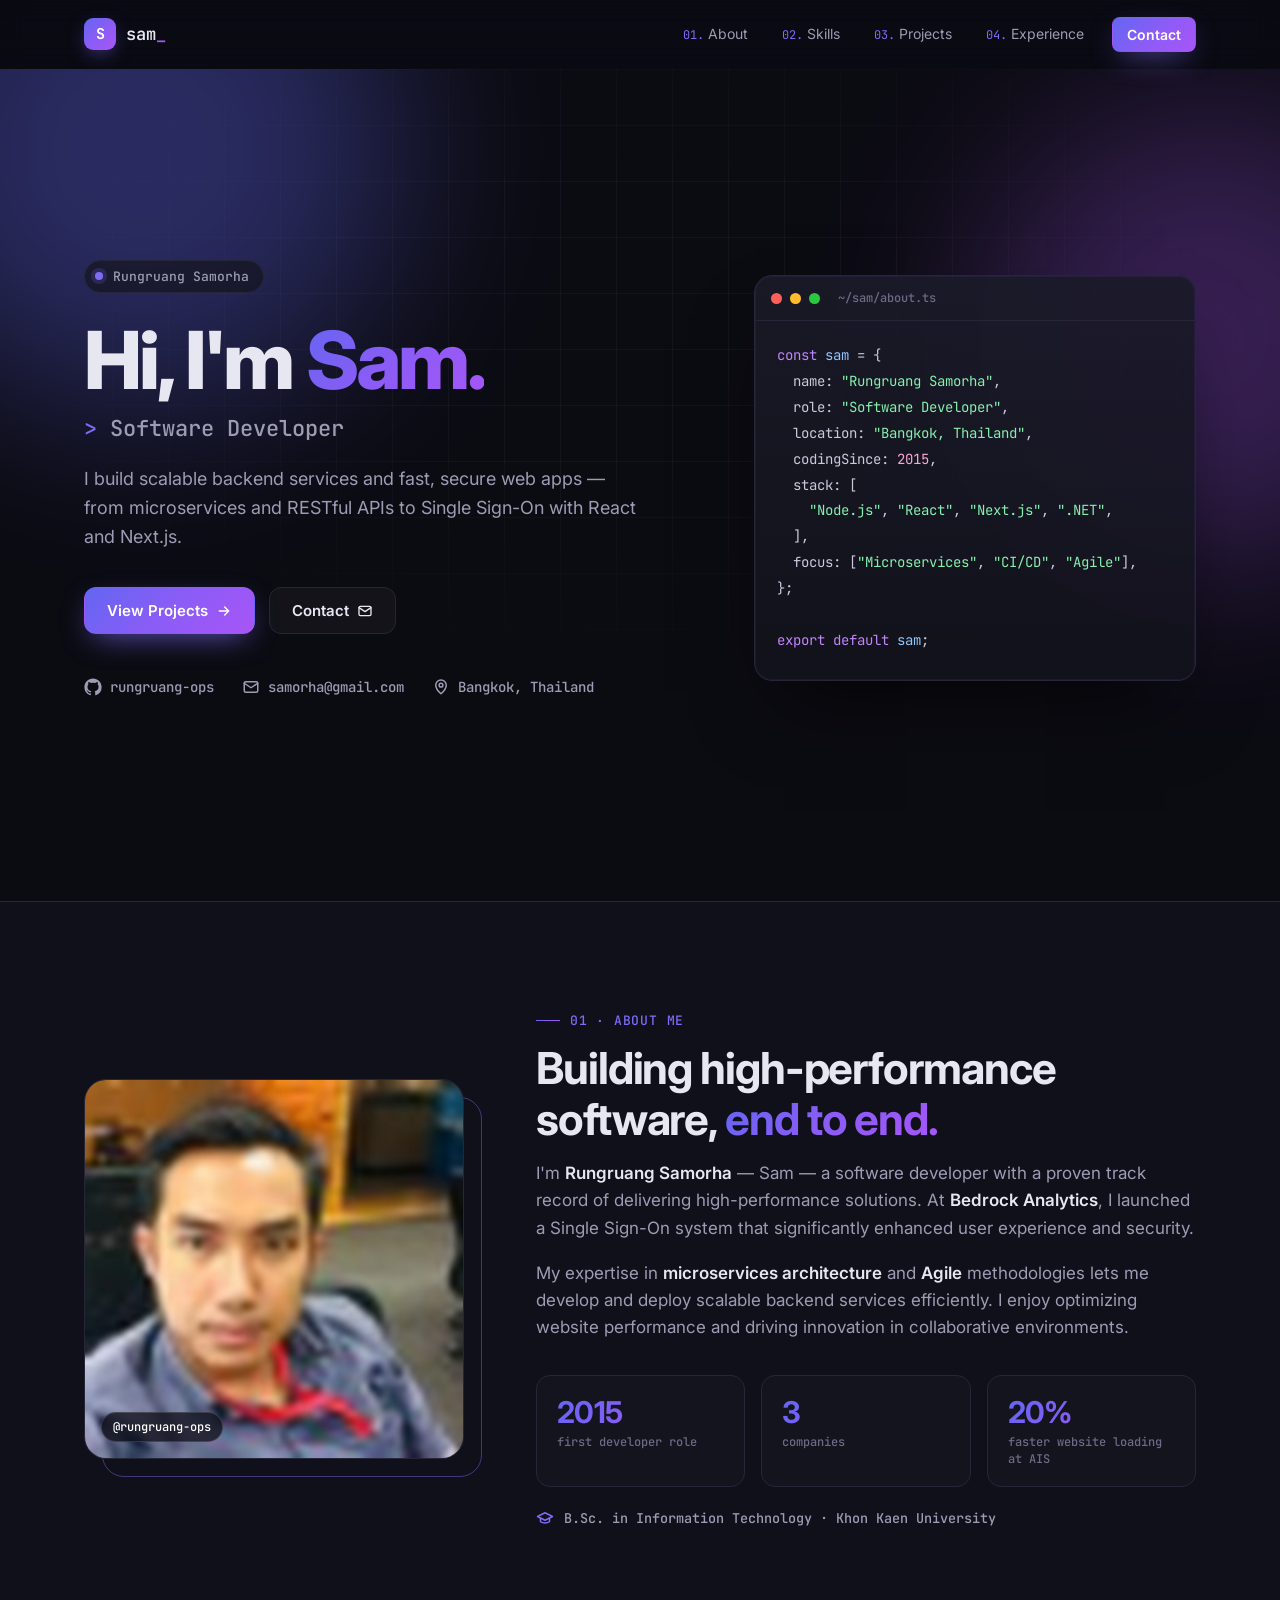
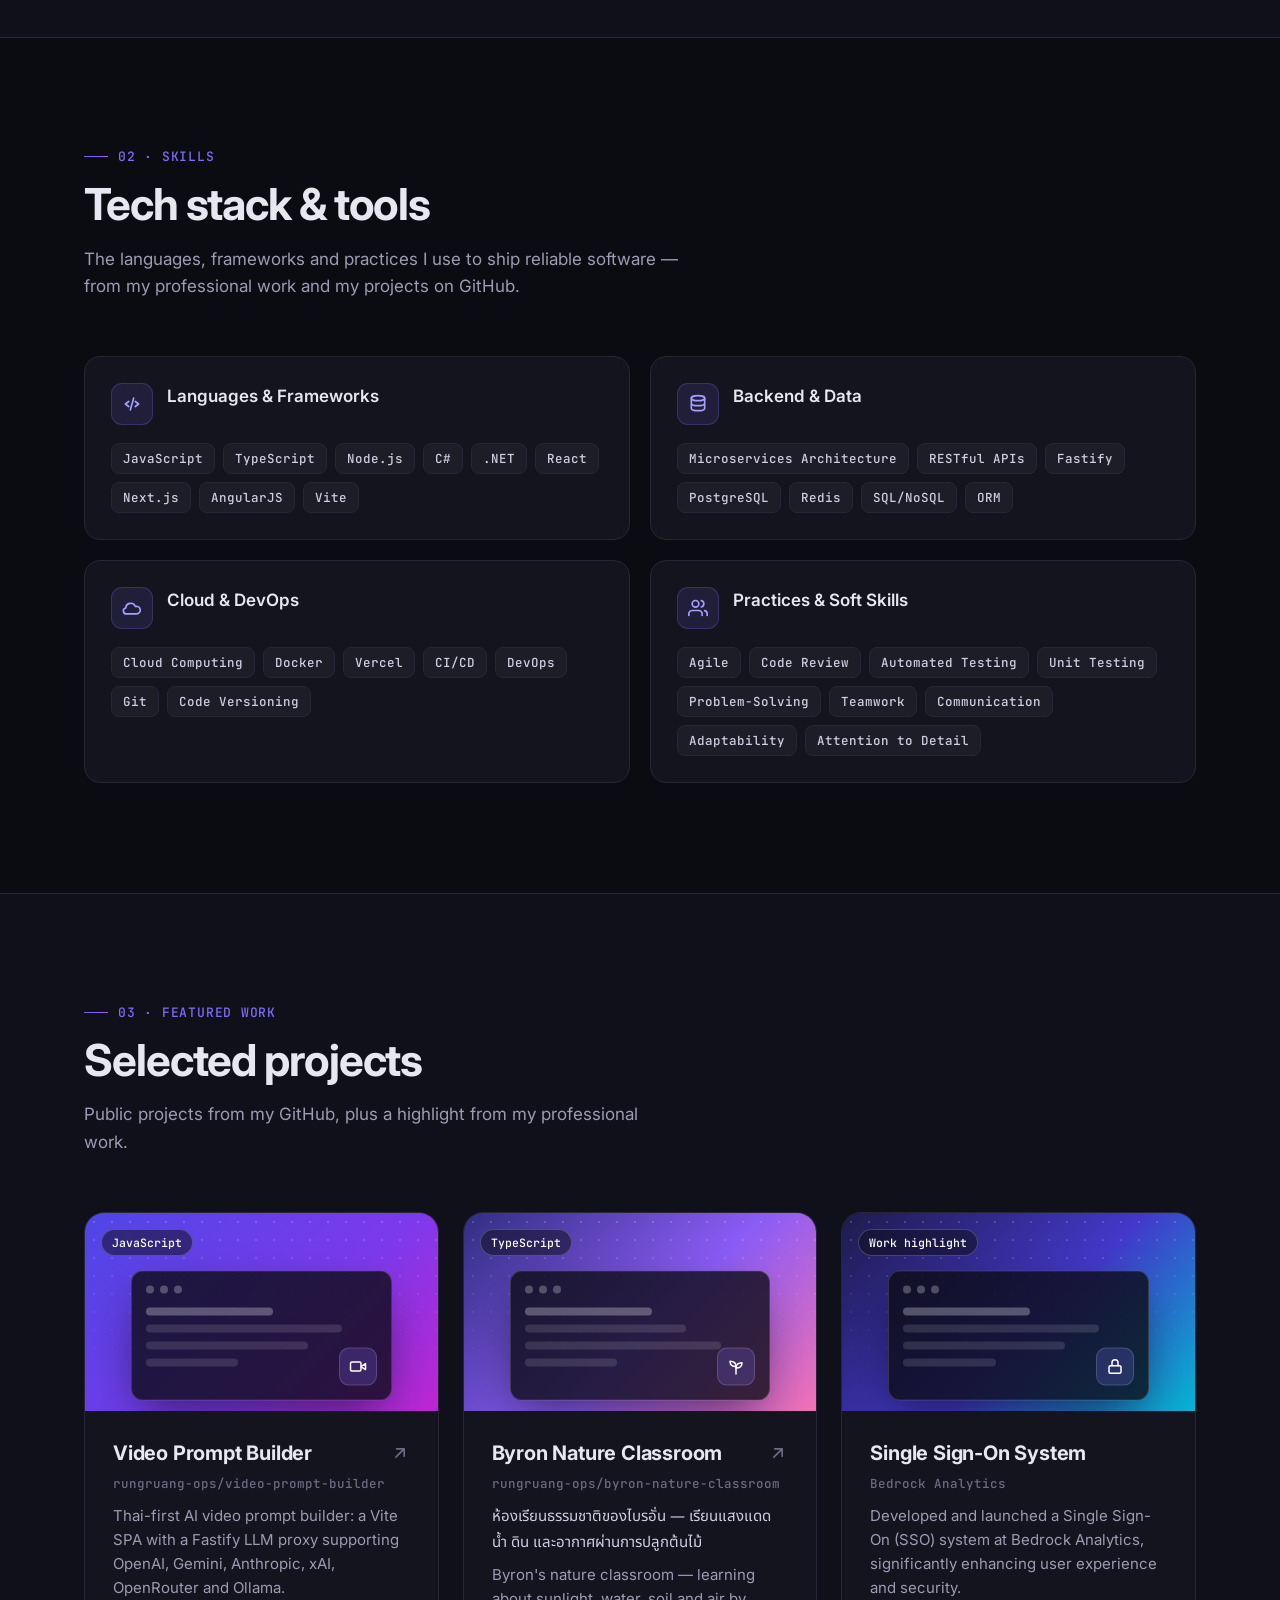
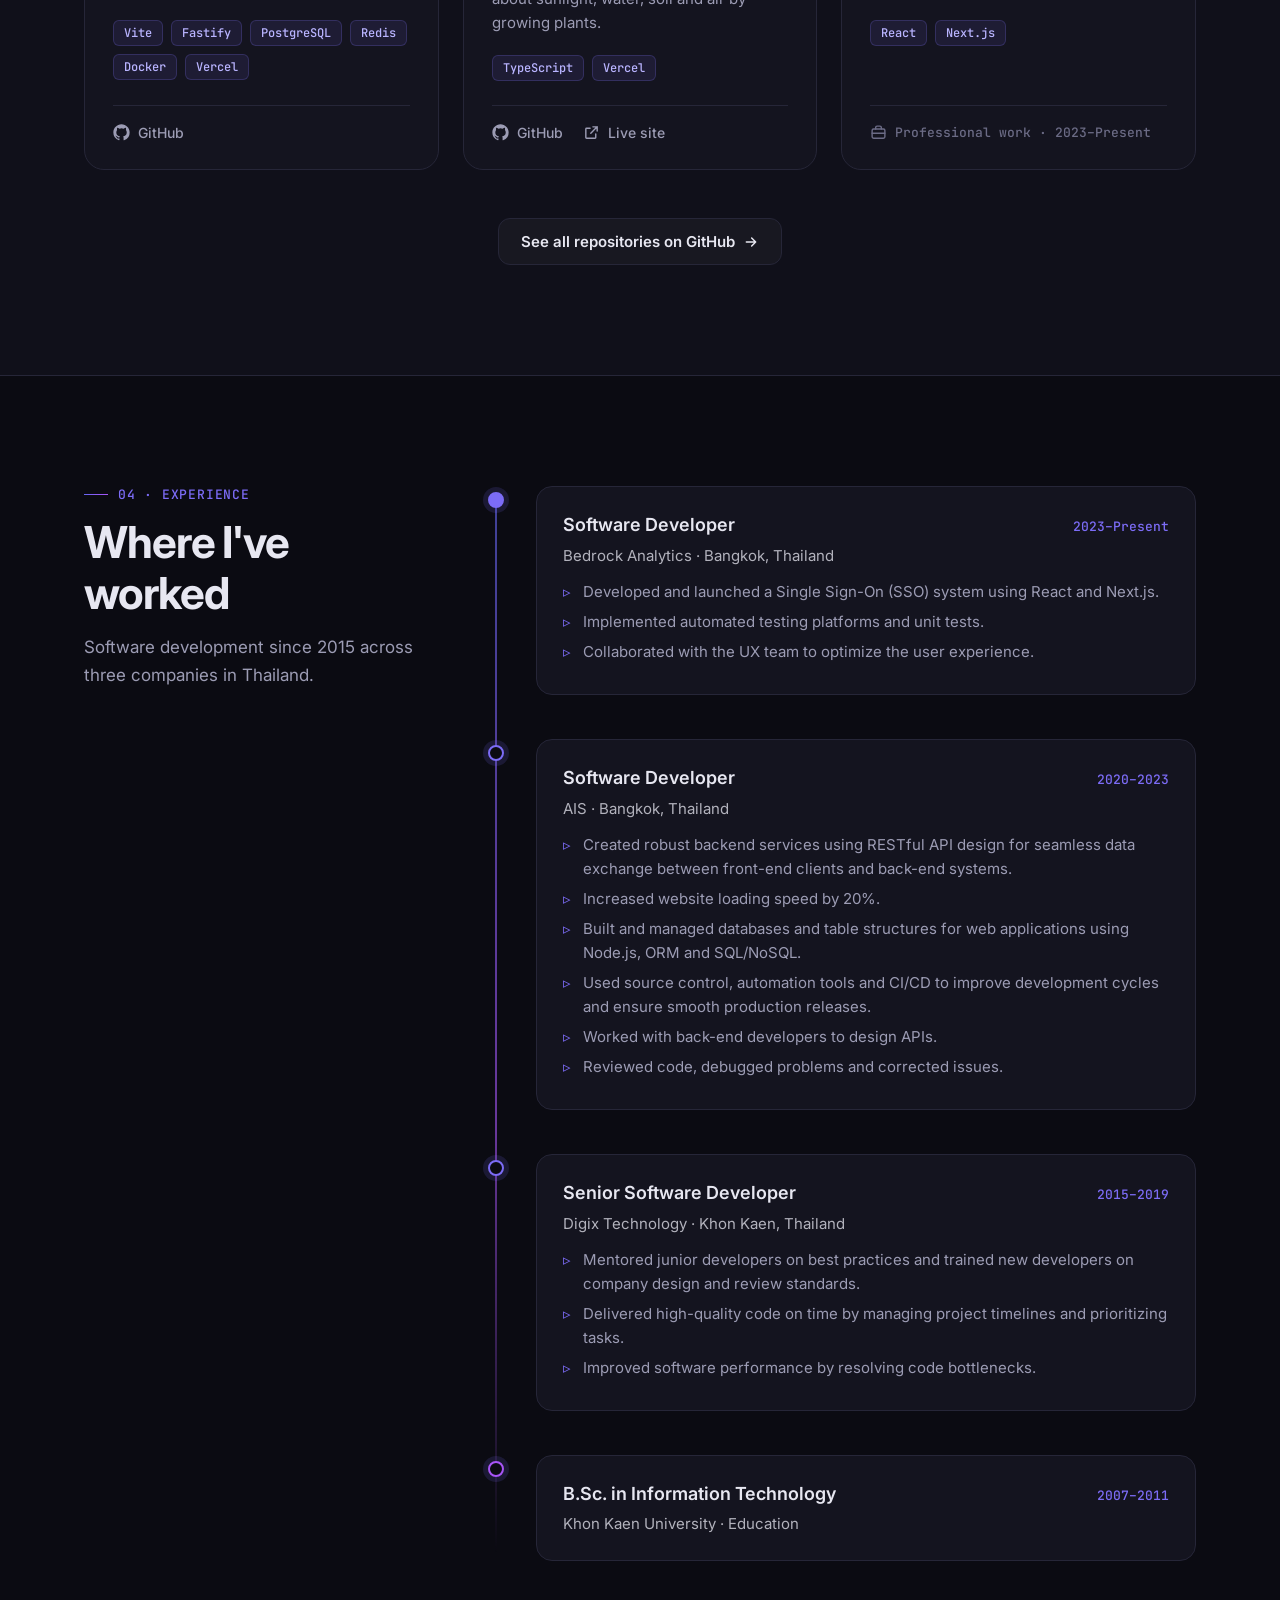
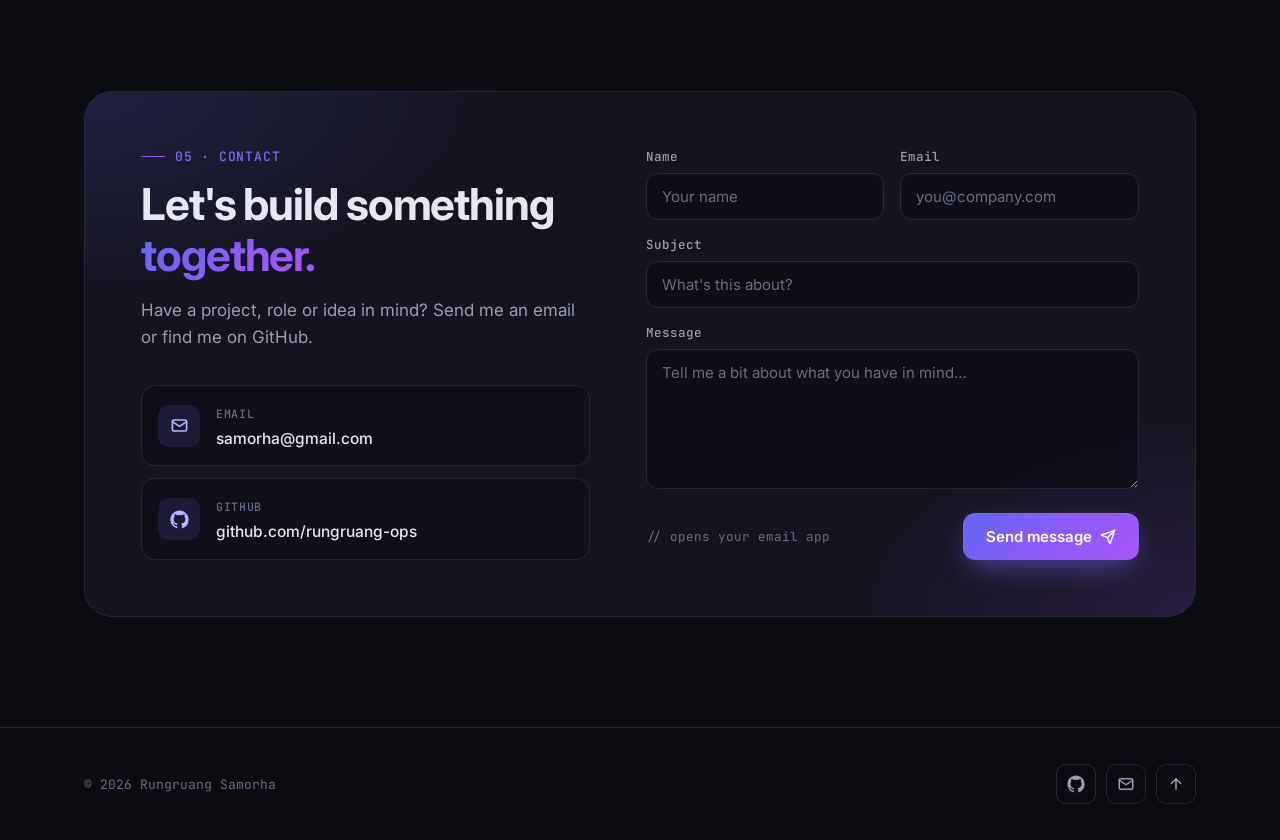
==== commit 72c27a43: "Fix copy and wording" ====
--- a/index.html
+++ b/index.html
@@ -4,7 +4,7 @@
 <meta charset="UTF-8" />
 <meta name="viewport" content="width=device-width, initial-scale=1" />
 <title>Rungruang Samorha (Sam) — Software Developer</title>
-<meta name="description" content="Rungruang Samorha (Sam) is a Software Developer in Bangkok, Thailand, building scalable backend services, microservices and fast web apps with Node.js, React and Next.js." />
+<meta name="description" content="Rungruang Samorha (Sam) is a software developer in Bangkok, Thailand, building scalable backend services, microservices and fast web apps with Node.js, React and Next.js." />
 <meta name="author" content="Rungruang Samorha" />
 <meta property="og:type" content="website" />
 <meta property="og:title" content="Rungruang Samorha (Sam) — Software Developer" />
@@ -484,21 +484,21 @@
     <div class="photo-wrap reveal">
       <div class="photo-frame"></div>
       <div class="photo">
-        <img src="assets/photo.jpg" alt="Photo of Rungruang Samorha (Sam)" width="448" height="448" />
+        <img src="assets/photo.jpg" alt="Portrait of Rungruang Samorha (Sam)" width="448" height="448" />
         <span class="photo-caption">@rungruang-ops</span>
       </div>
     </div>
     <div class="about-text reveal">
       <div class="eyebrow">01 · About me</div>
       <h2 class="section-title">Building high-performance software, <span class="grad-text">end to end.</span></h2>
-      <p>I'm <strong>Rungruang Samorha</strong> — Sam — a Software Developer with a proven track record of delivering high-performance solutions. At <strong>Bedrock Analytics</strong> I launched a Single Sign-On system that significantly enhanced user experience and security.</p>
-      <p>My expertise in <strong>Microservices Architecture</strong> and <strong>Agile</strong> methodologies lets me develop and deploy scalable backend services efficiently. I enjoy optimizing website performance and driving innovation in collaborative environments.</p>
+      <p>I'm <strong>Rungruang Samorha</strong> — Sam — a software developer with a proven track record of delivering high-performance solutions. At <strong>Bedrock Analytics</strong>, I launched a Single Sign-On system that significantly enhanced user experience and security.</p>
+      <p>My expertise in <strong>microservices architecture</strong> and <strong>Agile</strong> methodologies lets me develop and deploy scalable backend services efficiently. I enjoy optimizing website performance and driving innovation in collaborative environments.</p>
       <div class="stats">
-        <div class="stat"><b class="grad-text">10+</b><span>years in software</span></div>
+        <div class="stat"><b class="grad-text">2015</b><span>first developer role</span></div>
         <div class="stat"><b class="grad-text">3</b><span>companies</span></div>
-        <div class="stat"><b class="grad-text">20%</b><span>faster load time at AIS</span></div>
-      </div>
-      <div class="edu-line"><svg viewBox="0 0 24 24" fill="none" stroke="currentColor" stroke-width="2" stroke-linecap="round" stroke-linejoin="round"><path d="M22 10 12 5 2 10l10 5 10-5Z"/><path d="M6 12v5c3 2 9 2 12 0v-5"/></svg> B.Sc. Information Technology · Khon Kaen University</div>
+        <div class="stat"><b class="grad-text">20%</b><span>faster website loading at AIS</span></div>
+      </div>
+      <div class="edu-line"><svg viewBox="0 0 24 24" fill="none" stroke="currentColor" stroke-width="2" stroke-linecap="round" stroke-linejoin="round"><path d="M22 10 12 5 2 10l10 5 10-5Z"/><path d="M6 12v5c3 2 9 2 12 0v-5"/></svg> B.Sc. in Information Technology · Khon Kaen University</div>
     </div>
   </div>
 </section>
@@ -517,14 +517,14 @@
           <div class="skill-icon"><svg viewBox="0 0 24 24" fill="none" stroke="currentColor" stroke-width="2" stroke-linecap="round" stroke-linejoin="round"><path d="m8 9-4 3 4 3M16 9l4 3-4 3M14 5l-4 14"/></svg></div>
           <h3>Languages &amp; Frameworks</h3>
         </div>
-        <div class="chips"><span class="chip">JavaScript</span><span class="chip">TypeScript</span><span class="chip">Node.js</span><span class="chip">C#</span><span class="chip">.NET</span><span class="chip">React</span><span class="chip">Next.js</span><span class="chip">AngularJS</span><span class="chip">Flutter</span><span class="chip">Dart</span><span class="chip">Vite</span></div>
+        <div class="chips"><span class="chip">JavaScript</span><span class="chip">TypeScript</span><span class="chip">Node.js</span><span class="chip">C#</span><span class="chip">.NET</span><span class="chip">React</span><span class="chip">Next.js</span><span class="chip">AngularJS</span><span class="chip">Vite</span></div>
       </div>
       <div class="skill-card reveal">
         <div class="skill-head">
           <div class="skill-icon"><svg viewBox="0 0 24 24" fill="none" stroke="currentColor" stroke-width="2" stroke-linecap="round" stroke-linejoin="round"><ellipse cx="12" cy="5" rx="8" ry="3"/><path d="M4 5v6c0 1.7 3.6 3 8 3s8-1.3 8-3V5M4 11v6c0 1.7 3.6 3 8 3s8-1.3 8-3v-6"/></svg></div>
           <h3>Backend &amp; Data</h3>
         </div>
-        <div class="chips"><span class="chip">Microservices Architecture</span><span class="chip">RESTful APIs</span><span class="chip">Fastify</span><span class="chip">PostgreSQL</span><span class="chip">Redis</span><span class="chip">SQL / NoSQL</span><span class="chip">ORM</span></div>
+        <div class="chips"><span class="chip">Microservices Architecture</span><span class="chip">RESTful APIs</span><span class="chip">Fastify</span><span class="chip">PostgreSQL</span><span class="chip">Redis</span><span class="chip">SQL/NoSQL</span><span class="chip">ORM</span></div>
       </div>
       <div class="skill-card reveal">
         <div class="skill-head">
@@ -536,9 +536,9 @@
       <div class="skill-card reveal">
         <div class="skill-head">
           <div class="skill-icon"><svg viewBox="0 0 24 24" fill="none" stroke="currentColor" stroke-width="2" stroke-linecap="round" stroke-linejoin="round"><path d="M17 21v-2a4 4 0 0 0-4-4H5a4 4 0 0 0-4 4v2"/><circle cx="9" cy="7" r="4"/><path d="M23 21v-2a4 4 0 0 0-3-3.87M16 3.13a4 4 0 0 1 0 7.75"/></svg></div>
-          <h3>Practices &amp; Soft skills</h3>
-        </div>
-        <div class="chips"><span class="chip">Agile</span><span class="chip">Code Review</span><span class="chip">Automated Testing</span><span class="chip">Unit Testing</span><span class="chip">Problem-solving</span><span class="chip">Teamwork</span><span class="chip">Communication</span><span class="chip">Adaptability</span><span class="chip">Attention to detail</span></div>
+          <h3>Practices &amp; Soft Skills</h3>
+        </div>
+        <div class="chips"><span class="chip">Agile</span><span class="chip">Code Review</span><span class="chip">Automated Testing</span><span class="chip">Unit Testing</span><span class="chip">Problem-Solving</span><span class="chip">Teamwork</span><span class="chip">Communication</span><span class="chip">Adaptability</span><span class="chip">Attention to Detail</span></div>
       </div>
     </div>
   </div>
@@ -550,7 +550,7 @@
     <div class="section-head reveal">
       <div class="eyebrow">03 · Featured work</div>
       <h2 class="section-title">Selected projects</h2>
-      <p class="section-sub">Open-source projects from my GitHub, plus a highlight from my professional work.</p>
+      <p class="section-sub">Public projects from my GitHub, plus a highlight from my professional work.</p>
     </div>
     <div class="projects-grid">
       <article class="project reveal">
@@ -578,8 +578,8 @@
         <div class="project-body">
           <h3>Byron Nature Classroom <svg class="arrow" viewBox="0 0 24 24" fill="none" stroke="currentColor" stroke-width="2" stroke-linecap="round" stroke-linejoin="round"><path d="M7 17 17 7M8 7h9v9"/></svg></h3>
           <div class="repo">rungruang-ops/byron-nature-classroom</div>
-          <p class="thai" lang="th">ห้องเรียนธรรมชาติของ ไบรอั่น — เรียนแสงแดด น้ำ ดิน และอากาศผ่านการปลูกต้นไม้</p>
-          <p>A kids' nature-learning site about sunlight, water, soil and air — explored through growing plants.</p>
+          <p class="thai" lang="th">ห้องเรียนธรรมชาติของไบรอั่น — เรียนแสงแดด น้ำ ดิน และอากาศผ่านการปลูกต้นไม้</p>
+          <p>Byron's nature classroom — learning about sunlight, water, soil and air by growing plants.</p>
           <div class="tags"><span class="tag">TypeScript</span><span class="tag">Vercel</span></div>
           <div class="project-links">
             <a href="https://github.com/rungruang-ops/byron-nature-classroom" target="_blank" rel="noopener"><svg viewBox="0 0 24 24" fill="currentColor"><path d="M12 .5C5.65.5.5 5.65.5 12a11.5 11.5 0 0 0 7.86 10.92c.58.1.79-.25.79-.56v-2c-3.2.7-3.88-1.37-3.88-1.37-.52-1.33-1.28-1.69-1.28-1.69-1.05-.72.08-.7.08-.7 1.16.08 1.77 1.19 1.77 1.19 1.03 1.77 2.7 1.26 3.36.96.1-.75.4-1.26.73-1.55-2.55-.29-5.24-1.28-5.24-5.68 0-1.26.45-2.28 1.19-3.09-.12-.29-.52-1.46.11-3.05 0 0 .97-.31 3.17 1.18a11 11 0 0 1 5.77 0c2.2-1.49 3.17-1.18 3.17-1.18.63 1.59.23 2.76.11 3.05.74.81 1.19 1.83 1.19 3.09 0 4.41-2.69 5.38-5.25 5.67.41.36.78 1.06.78 2.14v3.17c0 .31.21.67.8.56A11.5 11.5 0 0 0 23.5 12C23.5 5.65 18.35.5 12 .5Z"/></svg>GitHub</a>
@@ -597,9 +597,9 @@
           <h3>Single Sign-On System</h3>
           <div class="repo">Bedrock Analytics</div>
           <p>Developed and launched a Single Sign-On (SSO) system at Bedrock Analytics, significantly enhancing user experience and security.</p>
-          <div class="tags"><span class="tag">React.js</span><span class="tag">Next.js</span></div>
+          <div class="tags"><span class="tag">React</span><span class="tag">Next.js</span></div>
           <div class="project-links">
-            <span class="meta"><svg viewBox="0 0 24 24" fill="none" stroke="currentColor" stroke-width="2" stroke-linecap="round" stroke-linejoin="round"><rect x="3" y="7" width="18" height="13" rx="2"/><path d="M8 7V5a2 2 0 0 1 2-2h4a2 2 0 0 1 2 2v2M3 13h18"/></svg> Professional work · 2023 – Present</span>
+            <span class="meta"><svg viewBox="0 0 24 24" fill="none" stroke="currentColor" stroke-width="2" stroke-linecap="round" stroke-linejoin="round"><rect x="3" y="7" width="18" height="13" rx="2"/><path d="M8 7V5a2 2 0 0 1 2-2h4a2 2 0 0 1 2 2v2M3 13h18"/></svg> Professional work · 2023–Present</span>
           </div>
         </div>
       </article>
@@ -617,16 +617,16 @@
     <div class="section-head reveal">
       <div class="eyebrow">04 · Experience</div>
       <h2 class="section-title">Where I've worked</h2>
-      <p class="section-sub">10+ years of software development across three companies in Thailand.</p>
+      <p class="section-sub">Software development since 2015 across three companies in Thailand.</p>
     </div>
     <div class="timeline">
       <div class="t-item current reveal">
         <span class="t-dot"></span>
         <div class="t-card">
-          <div class="t-top"><h3>Software Developer</h3><span class="t-date">2023 — Present</span></div>
+          <div class="t-top"><h3>Software Developer</h3><span class="t-date">2023–Present</span></div>
           <div class="t-company">Bedrock Analytics · Bangkok, Thailand</div>
           <ul>
-            <li>Developed and launched a Single Sign-On (SSO) system using React.js and Next.js.</li>
+            <li>Developed and launched a Single Sign-On (SSO) system using React and Next.js.</li>
             <li>Implemented automated testing platforms and unit tests.</li>
             <li>Collaborated with the UX team to optimize the user experience.</li>
           </ul>
@@ -635,25 +635,26 @@
       <div class="t-item reveal">
         <span class="t-dot"></span>
         <div class="t-card">
-          <div class="t-top"><h3>Software Developer</h3><span class="t-date">2020 — 2023</span></div>
+          <div class="t-top"><h3>Software Developer</h3><span class="t-date">2020–2023</span></div>
           <div class="t-company">AIS · Bangkok, Thailand</div>
           <ul>
-            <li>Created robust backend services using RESTful API design for seamless data exchange between front-end and back-end.</li>
+            <li>Created robust backend services using RESTful API design for seamless data exchange between front-end clients and back-end systems.</li>
             <li>Increased website loading speed by 20%.</li>
-            <li>Developed and managed databases with Node.js, ORM and SQL/NoSQL, including database and table structures for web applications.</li>
-            <li>Used source control, automation and CI/CD to improve development cycles and ensure smooth production releases.</li>
-            <li>Designed APIs with back-end developers; reviewed code, debugged and corrected issues.</li>
+            <li>Built and managed databases and table structures for web applications using Node.js, ORM and SQL/NoSQL.</li>
+            <li>Used source control, automation tools and CI/CD to improve development cycles and ensure smooth production releases.</li>
+            <li>Worked with back-end developers to design APIs.</li>
+            <li>Reviewed code, debugged problems and corrected issues.</li>
           </ul>
         </div>
       </div>
       <div class="t-item reveal">
         <span class="t-dot"></span>
         <div class="t-card">
-          <div class="t-top"><h3>Senior Software Developer</h3><span class="t-date">2015 — 2019</span></div>
+          <div class="t-top"><h3>Senior Software Developer</h3><span class="t-date">2015–2019</span></div>
           <div class="t-company">Digix Technology · Khon Kaen, Thailand</div>
           <ul>
             <li>Mentored junior developers on best practices and trained new developers on company design and review standards.</li>
-            <li>Delivered high-quality code on time by managing timelines and priorities.</li>
+            <li>Delivered high-quality code on time by managing project timelines and prioritizing tasks.</li>
             <li>Improved software performance by resolving code bottlenecks.</li>
           </ul>
         </div>
@@ -661,7 +662,7 @@
       <div class="t-item edu reveal">
         <span class="t-dot"></span>
         <div class="t-card">
-          <div class="t-top"><h3>B.Sc. Information Technology</h3><span class="t-date">2007 — 2011</span></div>
+          <div class="t-top"><h3>B.Sc. in Information Technology</h3><span class="t-date">2007–2011</span></div>
           <div class="t-company" style="margin-bottom:0">Khon Kaen University · Education</div>
         </div>
       </div>
@@ -677,7 +678,7 @@
       <div>
         <div class="eyebrow">05 · Contact</div>
         <h2 class="section-title">Let's build something <span class="grad-text">together.</span></h2>
-        <p class="section-sub">Have a project, role, or idea in mind? Send me an email or find me on GitHub.</p>
+        <p class="section-sub">Have a project, role or idea in mind? Send me an email or find me on GitHub.</p>
         <ul class="contact-list">
           <li><a href="mailto:samorha@gmail.com">
             <span class="c-icon"><svg viewBox="0 0 24 24" fill="none" stroke="currentColor" stroke-width="2" stroke-linecap="round" stroke-linejoin="round"><rect x="3" y="5" width="18" height="14" rx="2"/><path d="m3 7 9 6 9-6"/></svg></span>
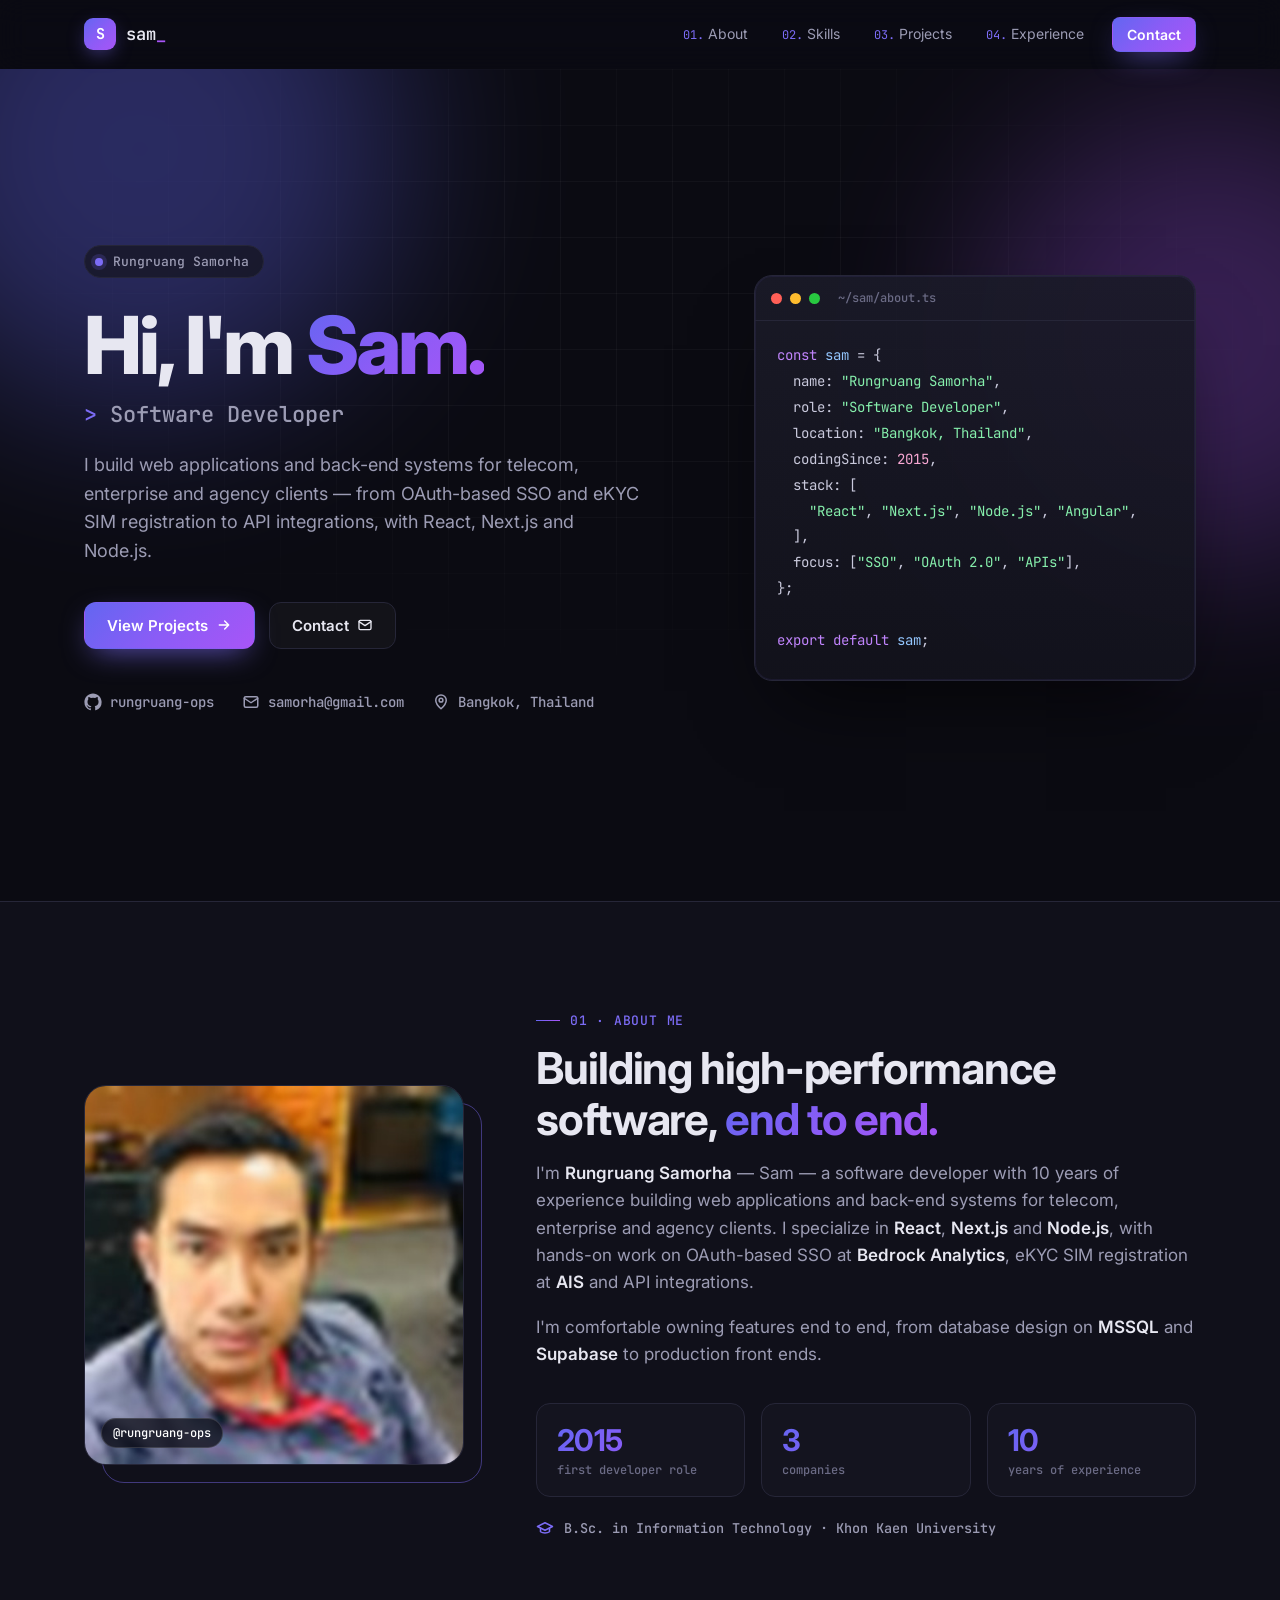
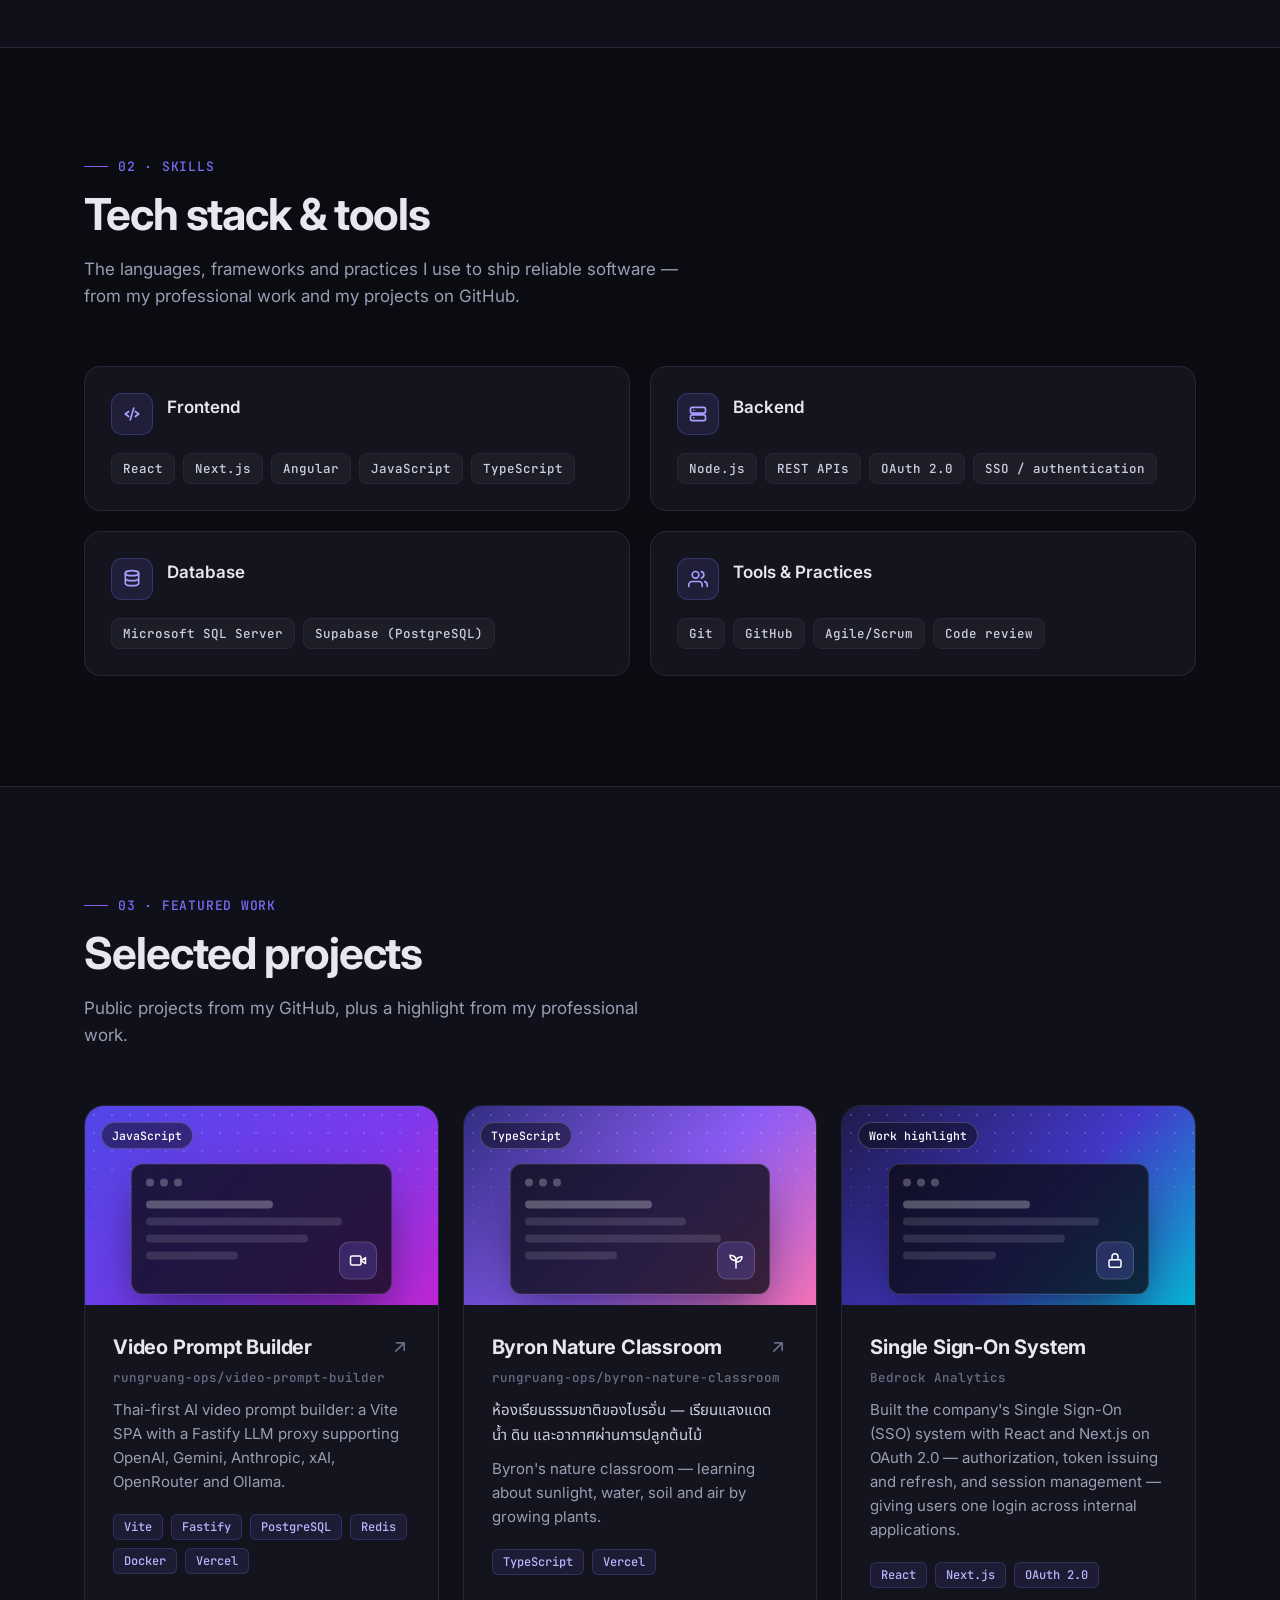
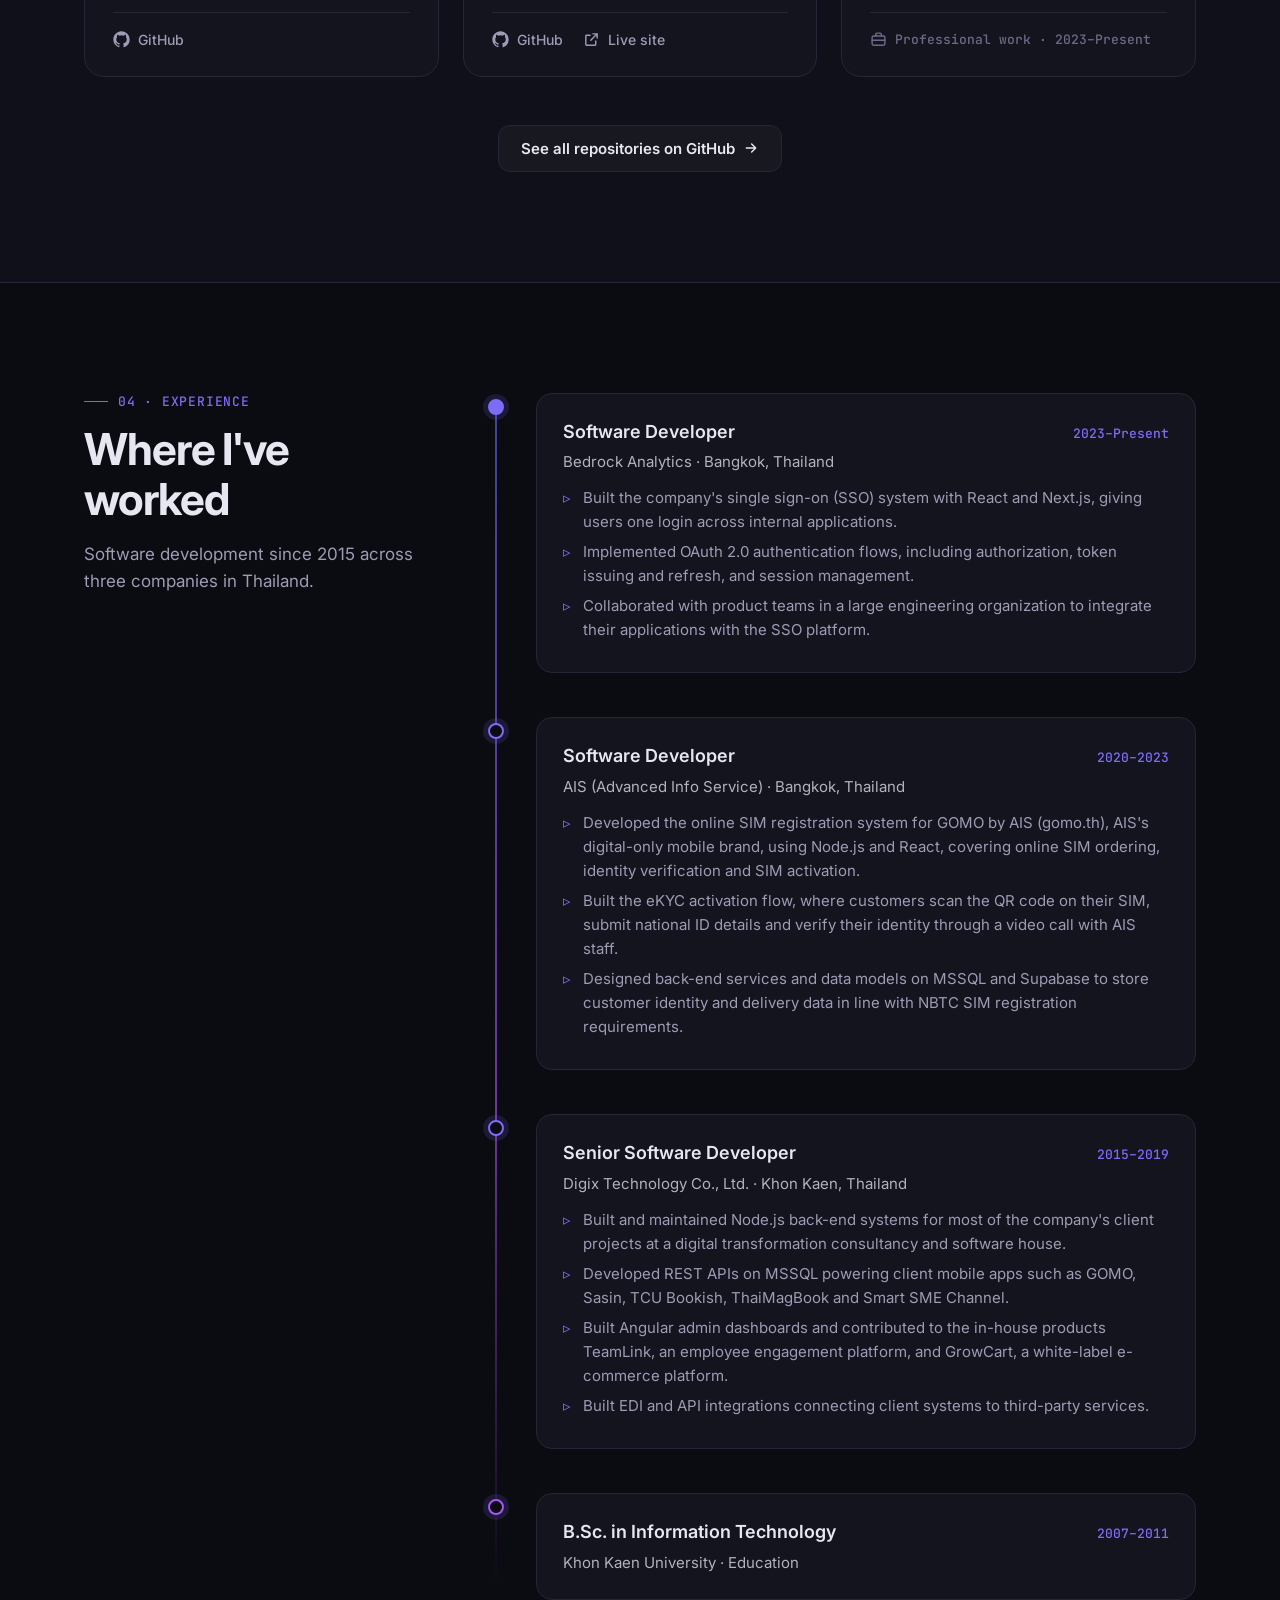
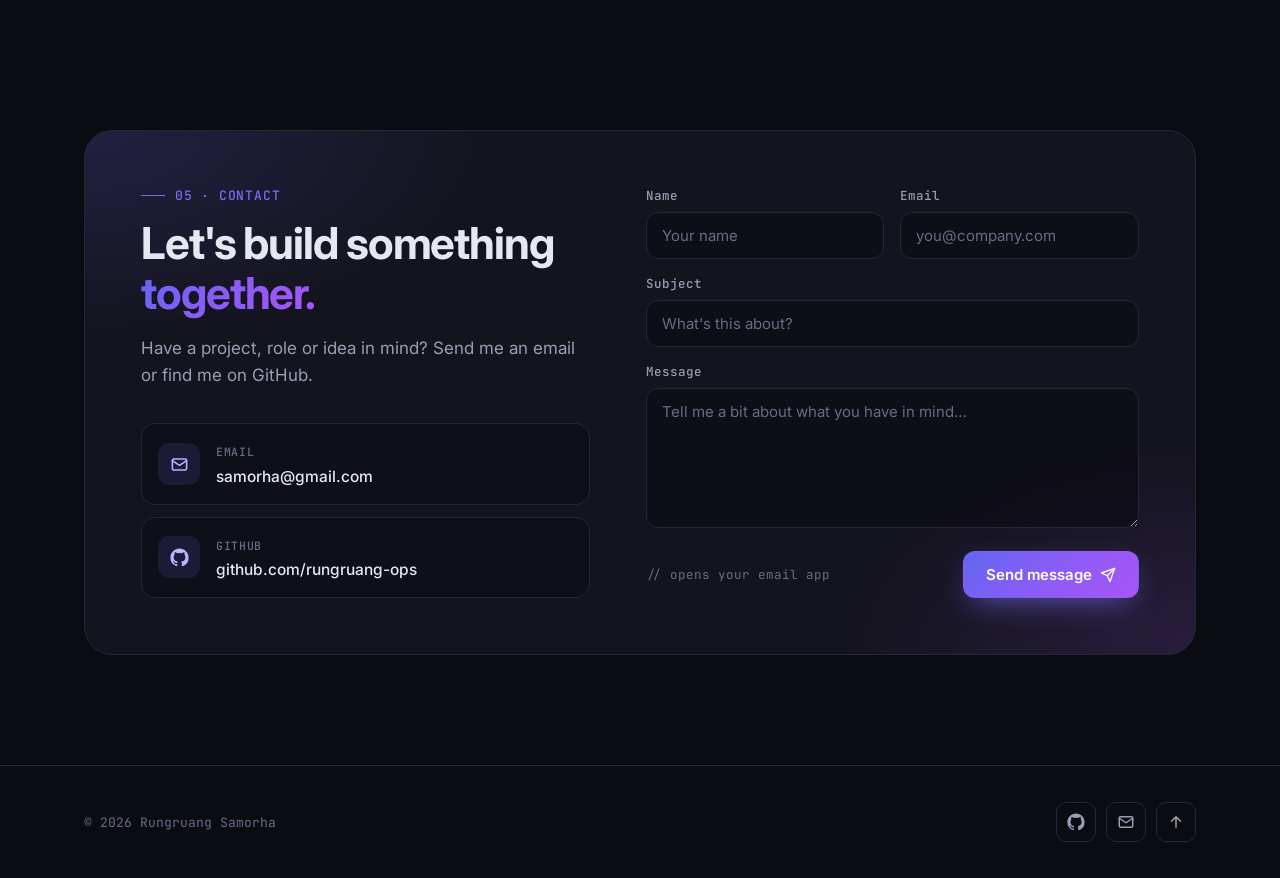
==== commit b1ad734f: "Update site content with revised resume - Hero tagline, About and meta descriptions reflect new summ" ====
--- a/index.html
+++ b/index.html
@@ -4,15 +4,15 @@
 <meta charset="UTF-8" />
 <meta name="viewport" content="width=device-width, initial-scale=1" />
 <title>Rungruang Samorha (Sam) — Software Developer</title>
-<meta name="description" content="Rungruang Samorha (Sam) is a software developer in Bangkok, Thailand, building scalable backend services, microservices and fast web apps with Node.js, React and Next.js." />
+<meta name="description" content="Rungruang Samorha (Sam) is a software developer in Bangkok, Thailand with 10 years of experience building web applications and back-end systems with React, Next.js and Node.js." />
 <meta name="author" content="Rungruang Samorha" />
 <meta property="og:type" content="website" />
 <meta property="og:title" content="Rungruang Samorha (Sam) — Software Developer" />
-<meta property="og:description" content="Software Developer in Bangkok, Thailand. Microservices, RESTful APIs, CI/CD, React and Next.js." />
+<meta property="og:description" content="Software Developer in Bangkok, Thailand. React, Next.js, Node.js, OAuth 2.0 SSO and API integrations." />
 <meta property="og:image" content="https://avatars.githubusercontent.com/u/184741274?v=4" />
 <meta name="twitter:card" content="summary" />
 <meta name="twitter:title" content="Rungruang Samorha (Sam) — Software Developer" />
-<meta name="twitter:description" content="Software Developer in Bangkok, Thailand. Microservices, RESTful APIs, CI/CD, React and Next.js." />
+<meta name="twitter:description" content="Software Developer in Bangkok, Thailand. React, Next.js, Node.js, OAuth 2.0 SSO and API integrations." />
 <meta name="theme-color" content="#0B0B12" />
 <link rel="icon" href="assets/avatar.png" />
 <link rel="preconnect" href="https://fonts.googleapis.com" />
@@ -445,7 +445,7 @@
       <span class="badge"><span class="dot" style="background:var(--accent);box-shadow:0 0 0 4px rgba(124,108,246,.18)"></span>Rungruang Samorha</span>
       <h1>Hi, I'm <span class="grad-text">Sam.</span></h1>
       <div class="role"><span class="prompt">&gt;</span> Software Developer</div>
-      <p class="tagline">I build scalable backend services and fast, secure web apps — from microservices and RESTful APIs to Single Sign-On with React and Next.js.</p>
+      <p class="tagline">I build web applications and back-end systems for telecom, enterprise and agency clients — from OAuth-based SSO and eKYC SIM registration to API integrations, with React, Next.js and Node.js.</p>
       <div class="hero-actions">
         <a href="#projects" class="btn btn-primary">View Projects <svg viewBox="0 0 24 24" fill="none" stroke="currentColor" stroke-width="2.2" stroke-linecap="round" stroke-linejoin="round"><path d="M5 12h14M13 6l6 6-6 6"/></svg></a>
         <a href="#contact" class="btn btn-ghost">Contact <svg viewBox="0 0 24 24" fill="none" stroke="currentColor" stroke-width="2" stroke-linecap="round" stroke-linejoin="round"><rect x="3" y="5" width="18" height="14" rx="2"/><path d="m3 7 9 6 9-6"/></svg></a>
@@ -468,9 +468,9 @@
   location: <span class="tk-s">"Bangkok, Thailand"</span>,
   codingSince: <span class="tk-p">2015</span>,
   stack: [
-    <span class="tk-s">"Node.js"</span>, <span class="tk-s">"React"</span>, <span class="tk-s">"Next.js"</span>, <span class="tk-s">".NET"</span>,
+    <span class="tk-s">"React"</span>, <span class="tk-s">"Next.js"</span>, <span class="tk-s">"Node.js"</span>, <span class="tk-s">"Angular"</span>,
   ],
-  focus: [<span class="tk-s">"Microservices"</span>, <span class="tk-s">"CI/CD"</span>, <span class="tk-s">"Agile"</span>],
+  focus: [<span class="tk-s">"SSO"</span>, <span class="tk-s">"OAuth 2.0"</span>, <span class="tk-s">"APIs"</span>],
 };
 
 <span class="tk-k">export default</span> <span class="tk-v">sam</span>;</div>
@@ -491,12 +491,12 @@
     <div class="about-text reveal">
       <div class="eyebrow">01 · About me</div>
       <h2 class="section-title">Building high-performance software, <span class="grad-text">end to end.</span></h2>
-      <p>I'm <strong>Rungruang Samorha</strong> — Sam — a software developer with a proven track record of delivering high-performance solutions. At <strong>Bedrock Analytics</strong>, I launched a Single Sign-On system that significantly enhanced user experience and security.</p>
-      <p>My expertise in <strong>microservices architecture</strong> and <strong>Agile</strong> methodologies lets me develop and deploy scalable backend services efficiently. I enjoy optimizing website performance and driving innovation in collaborative environments.</p>
+      <p>I'm <strong>Rungruang Samorha</strong> — Sam — a software developer with 10 years of experience building web applications and back-end systems for telecom, enterprise and agency clients. I specialize in <strong>React</strong>, <strong>Next.js</strong> and <strong>Node.js</strong>, with hands-on work on OAuth-based SSO at <strong>Bedrock Analytics</strong>, eKYC SIM registration at <strong>AIS</strong> and API integrations.</p>
+      <p>I'm comfortable owning features end to end, from database design on <strong>MSSQL</strong> and <strong>Supabase</strong> to production front ends.</p>
       <div class="stats">
         <div class="stat"><b class="grad-text">2015</b><span>first developer role</span></div>
         <div class="stat"><b class="grad-text">3</b><span>companies</span></div>
-        <div class="stat"><b class="grad-text">20%</b><span>faster website loading at AIS</span></div>
+        <div class="stat"><b class="grad-text">10</b><span>years of experience</span></div>
       </div>
       <div class="edu-line"><svg viewBox="0 0 24 24" fill="none" stroke="currentColor" stroke-width="2" stroke-linecap="round" stroke-linejoin="round"><path d="M22 10 12 5 2 10l10 5 10-5Z"/><path d="M6 12v5c3 2 9 2 12 0v-5"/></svg> B.Sc. in Information Technology · Khon Kaen University</div>
     </div>
@@ -515,30 +515,30 @@
       <div class="skill-card reveal">
         <div class="skill-head">
           <div class="skill-icon"><svg viewBox="0 0 24 24" fill="none" stroke="currentColor" stroke-width="2" stroke-linecap="round" stroke-linejoin="round"><path d="m8 9-4 3 4 3M16 9l4 3-4 3M14 5l-4 14"/></svg></div>
-          <h3>Languages &amp; Frameworks</h3>
-        </div>
-        <div class="chips"><span class="chip">JavaScript</span><span class="chip">TypeScript</span><span class="chip">Node.js</span><span class="chip">C#</span><span class="chip">.NET</span><span class="chip">React</span><span class="chip">Next.js</span><span class="chip">AngularJS</span><span class="chip">Vite</span></div>
+          <h3>Frontend</h3>
+        </div>
+        <div class="chips"><span class="chip">React</span><span class="chip">Next.js</span><span class="chip">Angular</span><span class="chip">JavaScript</span><span class="chip">TypeScript</span></div>
+      </div>
+      <div class="skill-card reveal">
+        <div class="skill-head">
+          <div class="skill-icon"><svg viewBox="0 0 24 24" fill="none" stroke="currentColor" stroke-width="2" stroke-linecap="round" stroke-linejoin="round"><rect x="3" y="4" width="18" height="7" rx="2"/><rect x="3" y="13" width="18" height="7" rx="2"/><path d="M7 7.5h.01M7 16.5h.01"/></svg></div>
+          <h3>Backend</h3>
+        </div>
+        <div class="chips"><span class="chip">Node.js</span><span class="chip">REST APIs</span><span class="chip">OAuth 2.0</span><span class="chip">SSO / authentication</span></div>
       </div>
       <div class="skill-card reveal">
         <div class="skill-head">
           <div class="skill-icon"><svg viewBox="0 0 24 24" fill="none" stroke="currentColor" stroke-width="2" stroke-linecap="round" stroke-linejoin="round"><ellipse cx="12" cy="5" rx="8" ry="3"/><path d="M4 5v6c0 1.7 3.6 3 8 3s8-1.3 8-3V5M4 11v6c0 1.7 3.6 3 8 3s8-1.3 8-3v-6"/></svg></div>
-          <h3>Backend &amp; Data</h3>
-        </div>
-        <div class="chips"><span class="chip">Microservices Architecture</span><span class="chip">RESTful APIs</span><span class="chip">Fastify</span><span class="chip">PostgreSQL</span><span class="chip">Redis</span><span class="chip">SQL/NoSQL</span><span class="chip">ORM</span></div>
-      </div>
-      <div class="skill-card reveal">
-        <div class="skill-head">
-          <div class="skill-icon"><svg viewBox="0 0 24 24" fill="none" stroke="currentColor" stroke-width="2" stroke-linecap="round" stroke-linejoin="round"><path d="M17.5 19a4.5 4.5 0 1 0-1.4-8.8A6 6 0 0 0 4.5 12 3.5 3.5 0 0 0 6 19h11.5Z"/></svg></div>
-          <h3>Cloud &amp; DevOps</h3>
-        </div>
-        <div class="chips"><span class="chip">Cloud Computing</span><span class="chip">Docker</span><span class="chip">Vercel</span><span class="chip">CI/CD</span><span class="chip">DevOps</span><span class="chip">Git</span><span class="chip">Code Versioning</span></div>
+          <h3>Database</h3>
+        </div>
+        <div class="chips"><span class="chip">Microsoft SQL Server</span><span class="chip">Supabase (PostgreSQL)</span></div>
       </div>
       <div class="skill-card reveal">
         <div class="skill-head">
           <div class="skill-icon"><svg viewBox="0 0 24 24" fill="none" stroke="currentColor" stroke-width="2" stroke-linecap="round" stroke-linejoin="round"><path d="M17 21v-2a4 4 0 0 0-4-4H5a4 4 0 0 0-4 4v2"/><circle cx="9" cy="7" r="4"/><path d="M23 21v-2a4 4 0 0 0-3-3.87M16 3.13a4 4 0 0 1 0 7.75"/></svg></div>
-          <h3>Practices &amp; Soft Skills</h3>
-        </div>
-        <div class="chips"><span class="chip">Agile</span><span class="chip">Code Review</span><span class="chip">Automated Testing</span><span class="chip">Unit Testing</span><span class="chip">Problem-Solving</span><span class="chip">Teamwork</span><span class="chip">Communication</span><span class="chip">Adaptability</span><span class="chip">Attention to Detail</span></div>
+          <h3>Tools &amp; Practices</h3>
+        </div>
+        <div class="chips"><span class="chip">Git</span><span class="chip">GitHub</span><span class="chip">Agile/Scrum</span><span class="chip">Code review</span></div>
       </div>
     </div>
   </div>
@@ -596,8 +596,8 @@
         <div class="project-body">
           <h3>Single Sign-On System</h3>
           <div class="repo">Bedrock Analytics</div>
-          <p>Developed and launched a Single Sign-On (SSO) system at Bedrock Analytics, significantly enhancing user experience and security.</p>
-          <div class="tags"><span class="tag">React</span><span class="tag">Next.js</span></div>
+          <p>Built the company's Single Sign-On (SSO) system with React and Next.js on OAuth 2.0 — authorization, token issuing and refresh, and session management — giving users one login across internal applications.</p>
+          <div class="tags"><span class="tag">React</span><span class="tag">Next.js</span><span class="tag">OAuth 2.0</span></div>
           <div class="project-links">
             <span class="meta"><svg viewBox="0 0 24 24" fill="none" stroke="currentColor" stroke-width="2" stroke-linecap="round" stroke-linejoin="round"><rect x="3" y="7" width="18" height="13" rx="2"/><path d="M8 7V5a2 2 0 0 1 2-2h4a2 2 0 0 1 2 2v2M3 13h18"/></svg> Professional work · 2023–Present</span>
           </div>
@@ -626,9 +626,9 @@
           <div class="t-top"><h3>Software Developer</h3><span class="t-date">2023–Present</span></div>
           <div class="t-company">Bedrock Analytics · Bangkok, Thailand</div>
           <ul>
-            <li>Developed and launched a Single Sign-On (SSO) system using React and Next.js.</li>
-            <li>Implemented automated testing platforms and unit tests.</li>
-            <li>Collaborated with the UX team to optimize the user experience.</li>
+            <li>Built the company's single sign-on (SSO) system with React and Next.js, giving users one login across internal applications.</li>
+            <li>Implemented OAuth 2.0 authentication flows, including authorization, token issuing and refresh, and session management.</li>
+            <li>Collaborated with product teams in a large engineering organization to integrate their applications with the SSO platform.</li>
           </ul>
         </div>
       </div>
@@ -636,14 +636,11 @@
         <span class="t-dot"></span>
         <div class="t-card">
           <div class="t-top"><h3>Software Developer</h3><span class="t-date">2020–2023</span></div>
-          <div class="t-company">AIS · Bangkok, Thailand</div>
+          <div class="t-company">AIS (Advanced Info Service) · Bangkok, Thailand</div>
           <ul>
-            <li>Created robust backend services using RESTful API design for seamless data exchange between front-end clients and back-end systems.</li>
-            <li>Increased website loading speed by 20%.</li>
-            <li>Built and managed databases and table structures for web applications using Node.js, ORM and SQL/NoSQL.</li>
-            <li>Used source control, automation tools and CI/CD to improve development cycles and ensure smooth production releases.</li>
-            <li>Worked with back-end developers to design APIs.</li>
-            <li>Reviewed code, debugged problems and corrected issues.</li>
+            <li>Developed the online SIM registration system for GOMO by AIS (gomo.th), AIS's digital-only mobile brand, using Node.js and React, covering online SIM ordering, identity verification and SIM activation.</li>
+            <li>Built the eKYC activation flow, where customers scan the QR code on their SIM, submit national ID details and verify their identity through a video call with AIS staff.</li>
+            <li>Designed back-end services and data models on MSSQL and Supabase to store customer identity and delivery data in line with NBTC SIM registration requirements.</li>
           </ul>
         </div>
       </div>
@@ -651,11 +648,12 @@
         <span class="t-dot"></span>
         <div class="t-card">
           <div class="t-top"><h3>Senior Software Developer</h3><span class="t-date">2015–2019</span></div>
-          <div class="t-company">Digix Technology · Khon Kaen, Thailand</div>
+          <div class="t-company">Digix Technology Co., Ltd. · Khon Kaen, Thailand</div>
           <ul>
-            <li>Mentored junior developers on best practices and trained new developers on company design and review standards.</li>
-            <li>Delivered high-quality code on time by managing project timelines and prioritizing tasks.</li>
-            <li>Improved software performance by resolving code bottlenecks.</li>
+            <li>Built and maintained Node.js back-end systems for most of the company's client projects at a digital transformation consultancy and software house.</li>
+            <li>Developed REST APIs on MSSQL powering client mobile apps such as GOMO, Sasin, TCU Bookish, ThaiMagBook and Smart SME Channel.</li>
+            <li>Built Angular admin dashboards and contributed to the in-house products TeamLink, an employee engagement platform, and GrowCart, a white-label e-commerce platform.</li>
+            <li>Built EDI and API integrations connecting client systems to third-party services.</li>
           </ul>
         </div>
       </div>
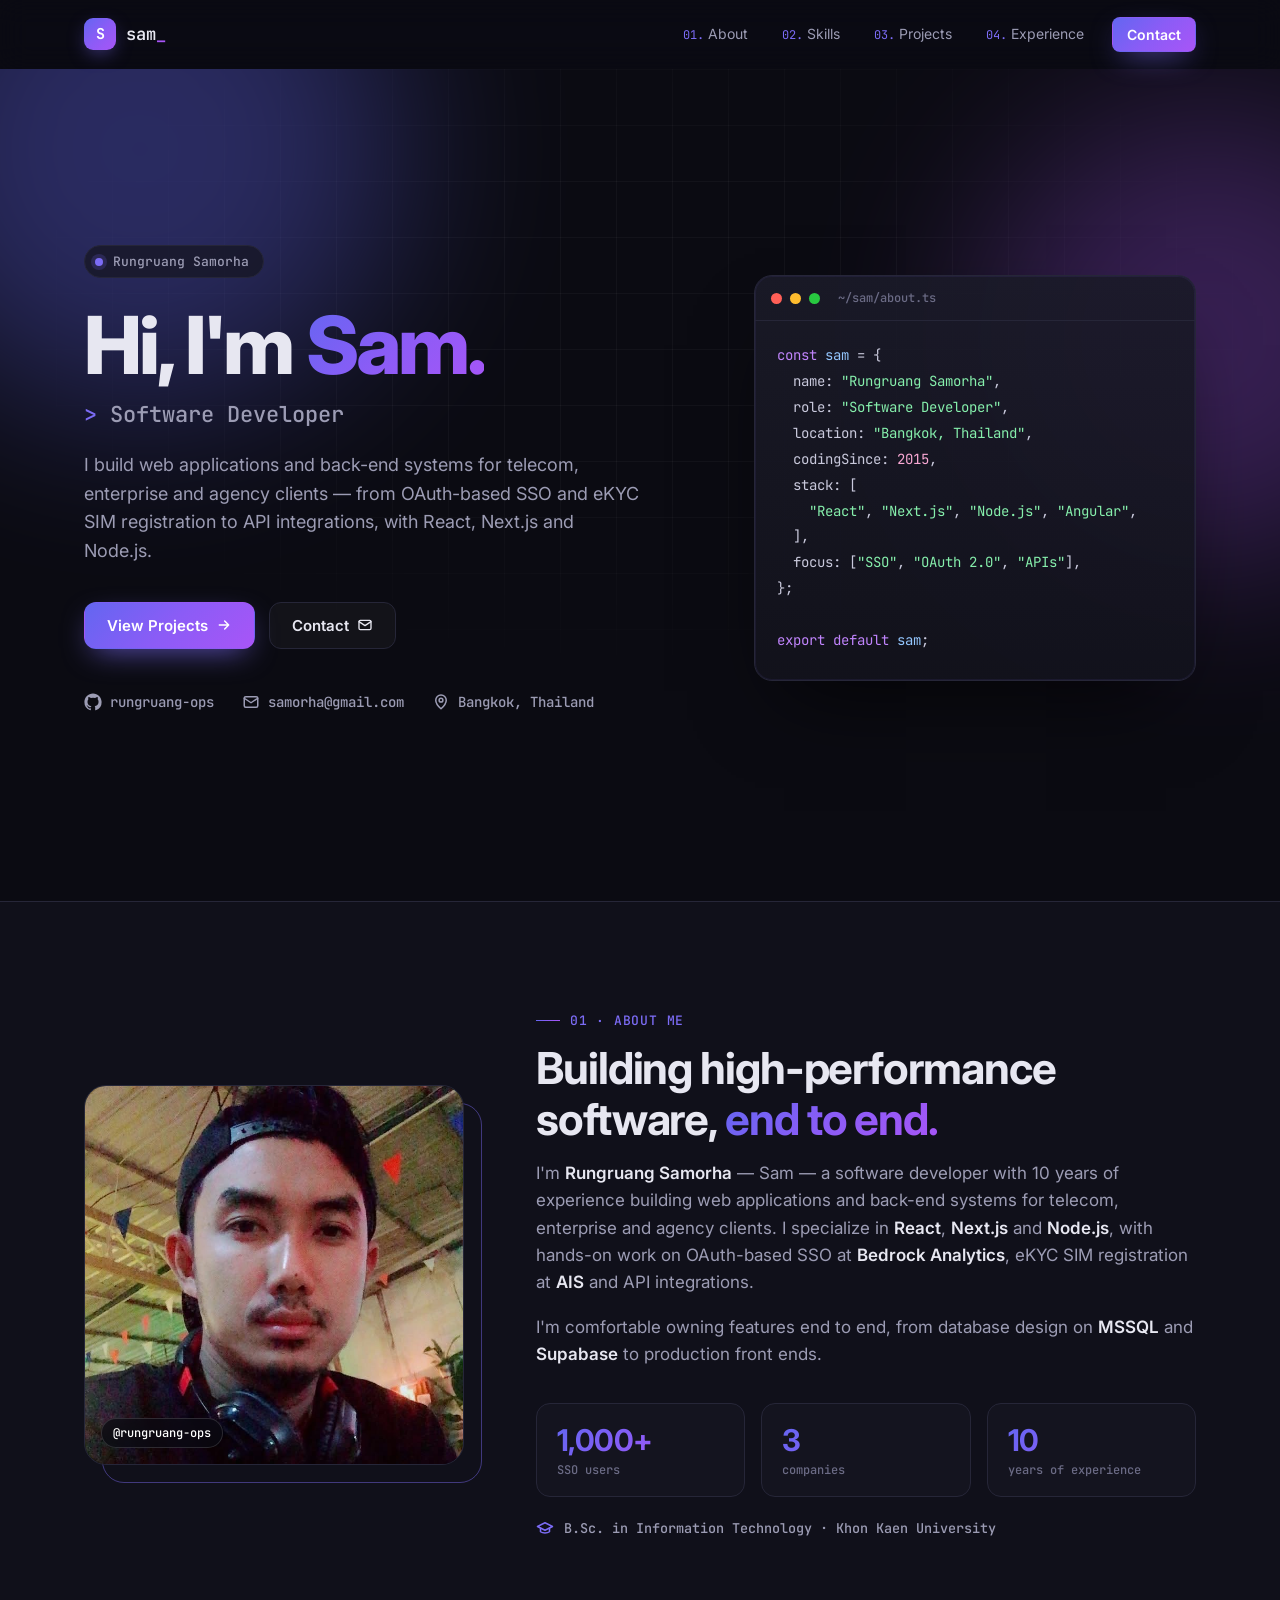
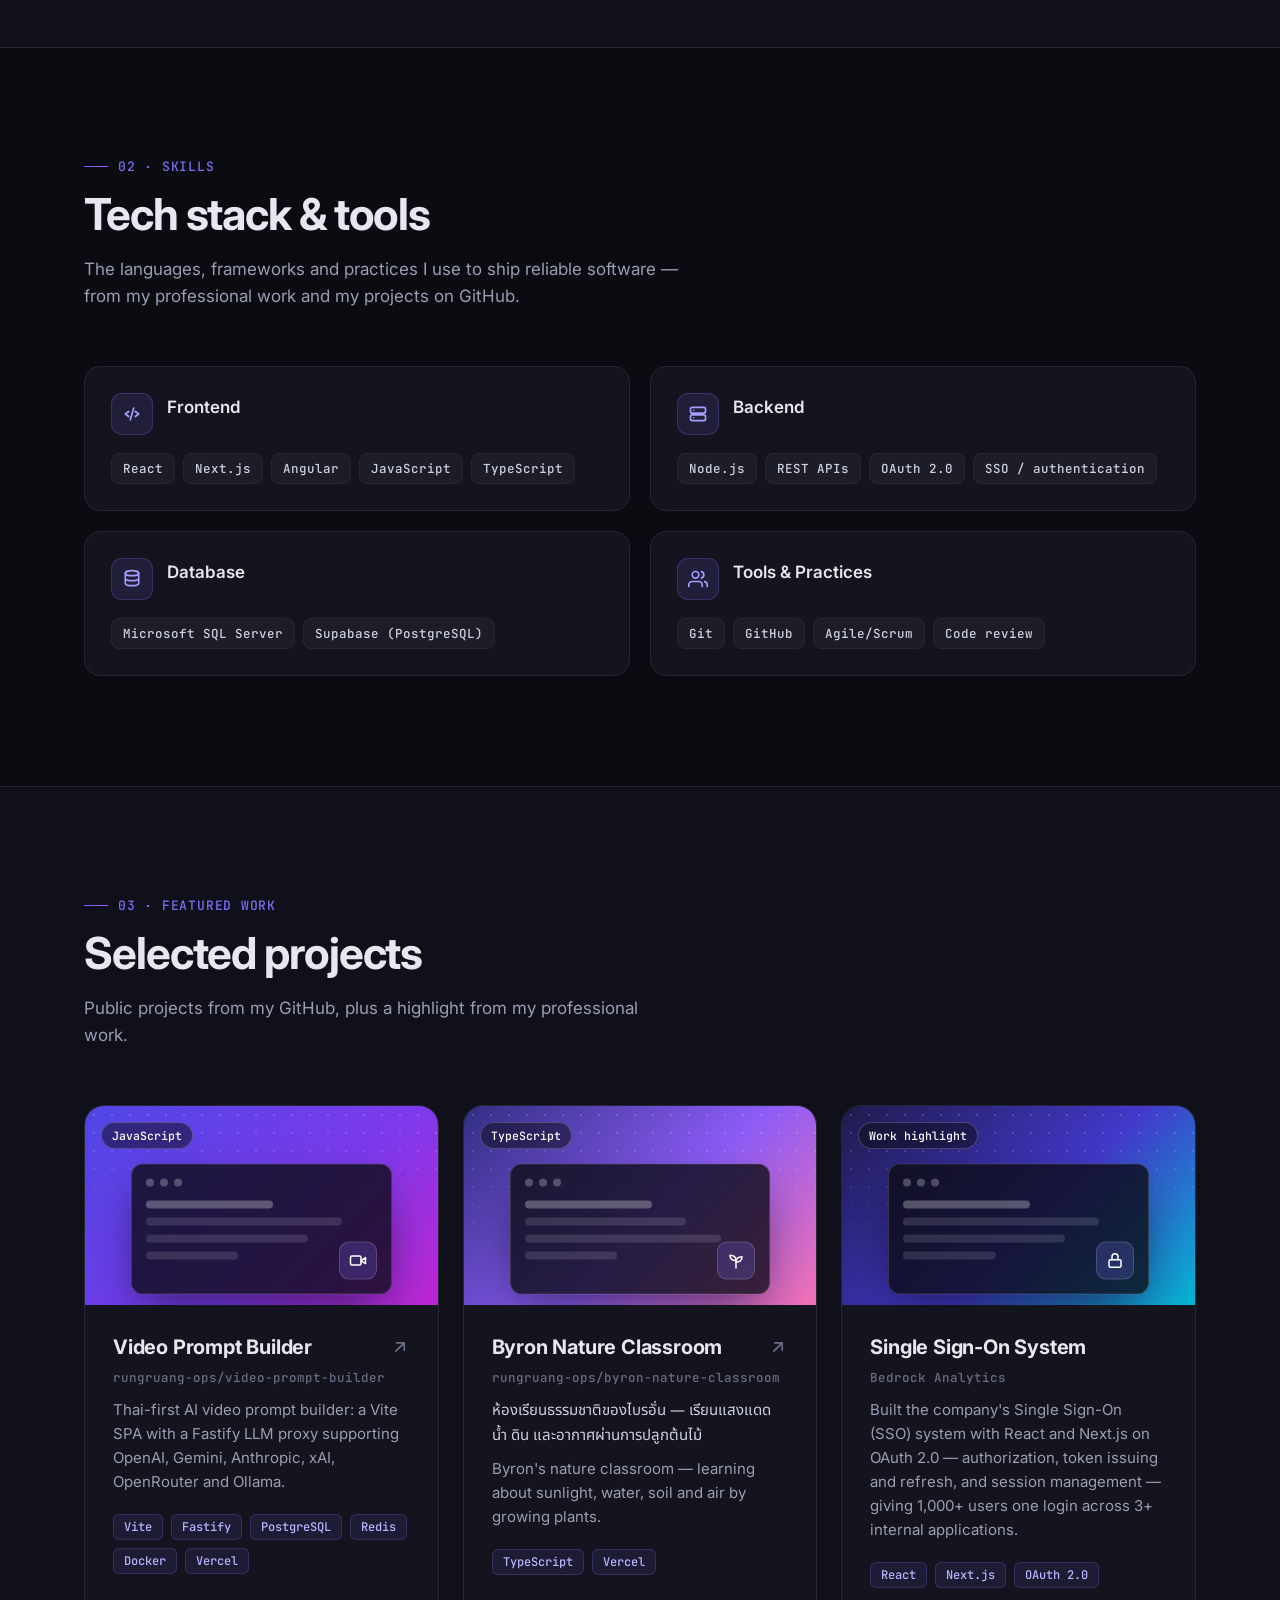
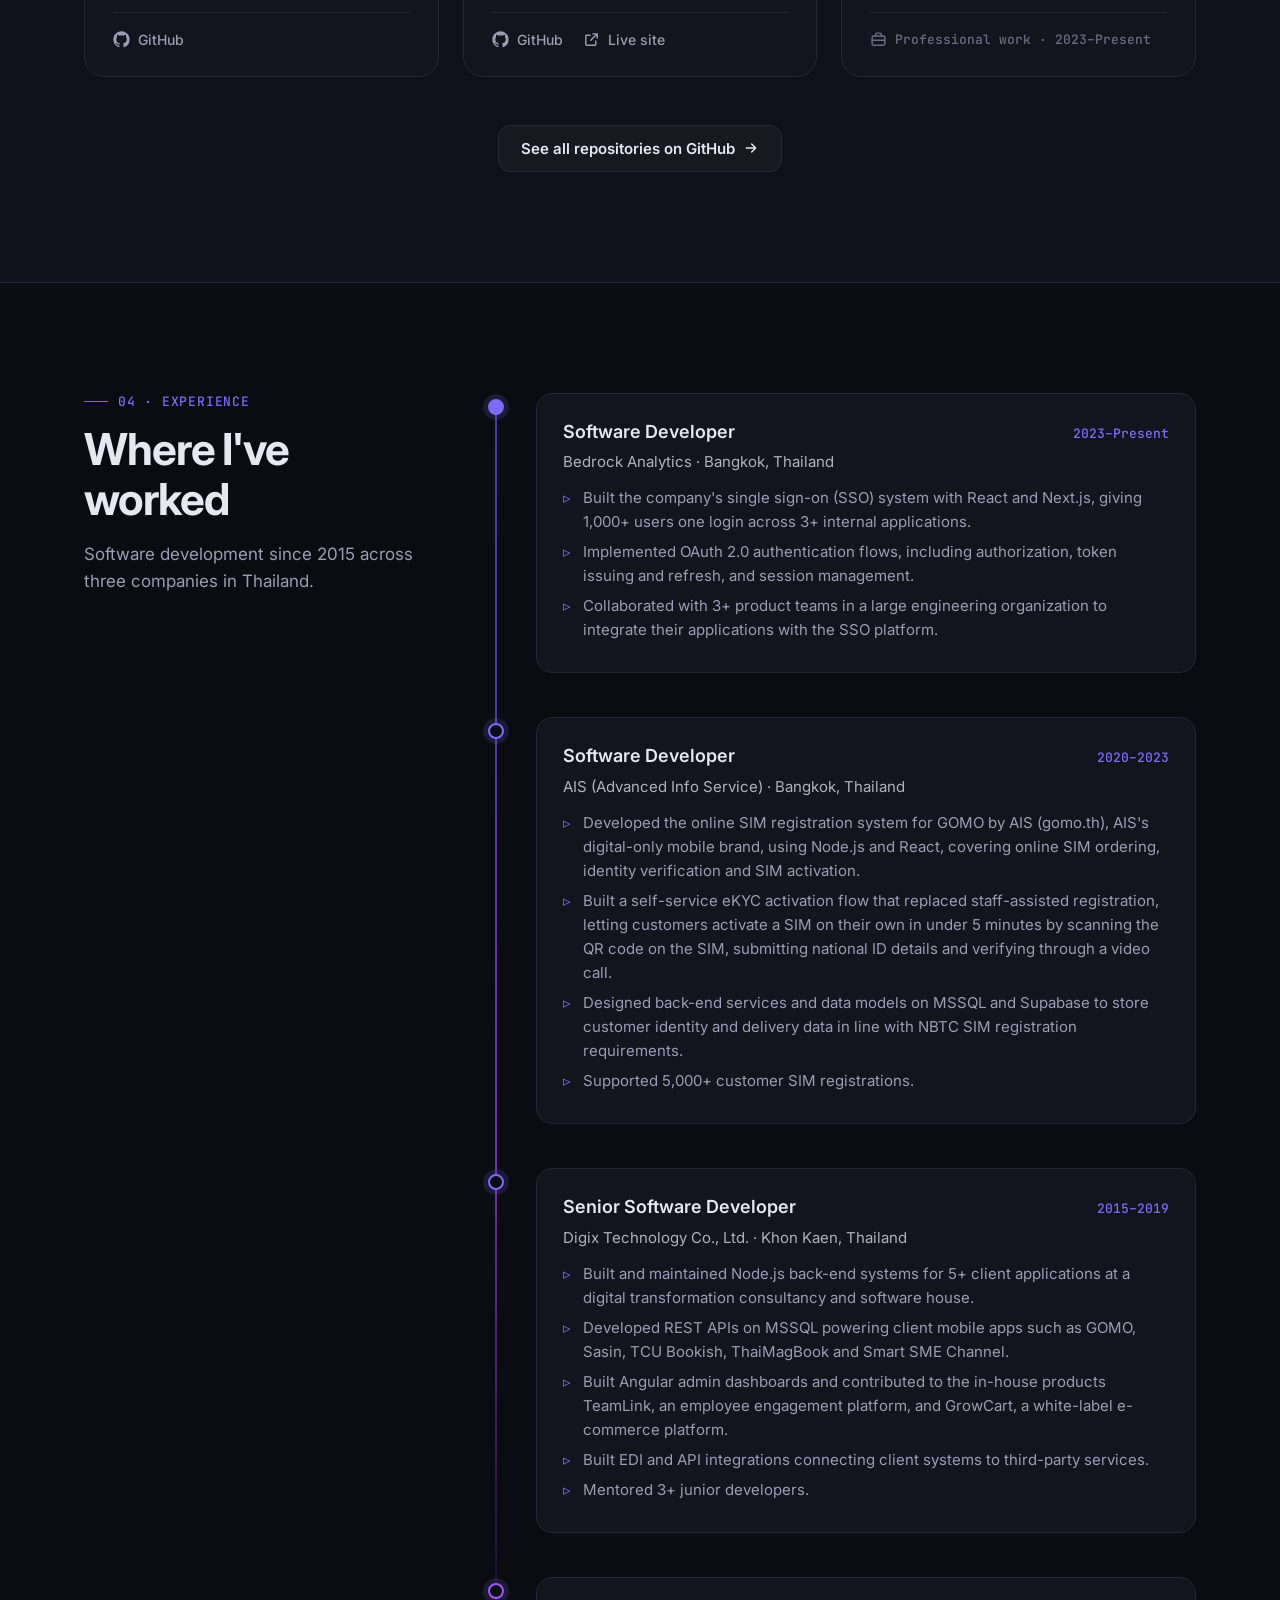
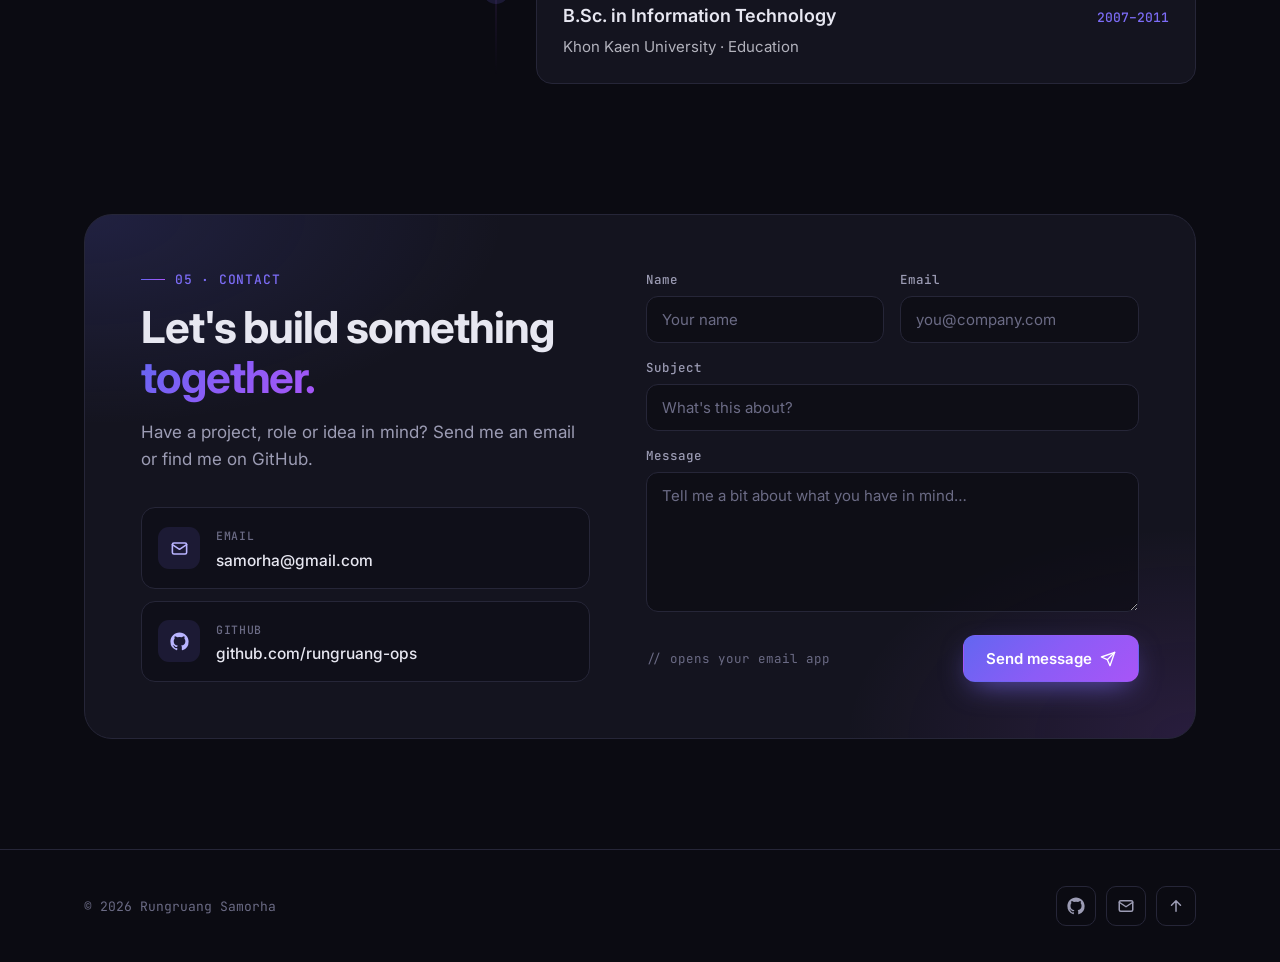
==== commit 340c70f8: "Add real metrics to Experience bullets, SSO project card and About stats" ====
--- a/index.html
+++ b/index.html
@@ -494,7 +494,7 @@
       <p>I'm <strong>Rungruang Samorha</strong> — Sam — a software developer with 10 years of experience building web applications and back-end systems for telecom, enterprise and agency clients. I specialize in <strong>React</strong>, <strong>Next.js</strong> and <strong>Node.js</strong>, with hands-on work on OAuth-based SSO at <strong>Bedrock Analytics</strong>, eKYC SIM registration at <strong>AIS</strong> and API integrations.</p>
       <p>I'm comfortable owning features end to end, from database design on <strong>MSSQL</strong> and <strong>Supabase</strong> to production front ends.</p>
       <div class="stats">
-        <div class="stat"><b class="grad-text">2015</b><span>first developer role</span></div>
+        <div class="stat"><b class="grad-text">1,000+</b><span>SSO users</span></div>
         <div class="stat"><b class="grad-text">3</b><span>companies</span></div>
         <div class="stat"><b class="grad-text">10</b><span>years of experience</span></div>
       </div>
@@ -596,7 +596,7 @@
         <div class="project-body">
           <h3>Single Sign-On System</h3>
           <div class="repo">Bedrock Analytics</div>
-          <p>Built the company's Single Sign-On (SSO) system with React and Next.js on OAuth 2.0 — authorization, token issuing and refresh, and session management — giving users one login across internal applications.</p>
+          <p>Built the company's Single Sign-On (SSO) system with React and Next.js on OAuth 2.0 — authorization, token issuing and refresh, and session management — giving 1,000+ users one login across 3+ internal applications.</p>
           <div class="tags"><span class="tag">React</span><span class="tag">Next.js</span><span class="tag">OAuth 2.0</span></div>
           <div class="project-links">
             <span class="meta"><svg viewBox="0 0 24 24" fill="none" stroke="currentColor" stroke-width="2" stroke-linecap="round" stroke-linejoin="round"><rect x="3" y="7" width="18" height="13" rx="2"/><path d="M8 7V5a2 2 0 0 1 2-2h4a2 2 0 0 1 2 2v2M3 13h18"/></svg> Professional work · 2023–Present</span>
@@ -626,9 +626,9 @@
           <div class="t-top"><h3>Software Developer</h3><span class="t-date">2023–Present</span></div>
           <div class="t-company">Bedrock Analytics · Bangkok, Thailand</div>
           <ul>
-            <li>Built the company's single sign-on (SSO) system with React and Next.js, giving users one login across internal applications.</li>
+            <li>Built the company's single sign-on (SSO) system with React and Next.js, giving 1,000+ users one login across 3+ internal applications.</li>
             <li>Implemented OAuth 2.0 authentication flows, including authorization, token issuing and refresh, and session management.</li>
-            <li>Collaborated with product teams in a large engineering organization to integrate their applications with the SSO platform.</li>
+            <li>Collaborated with 3+ product teams in a large engineering organization to integrate their applications with the SSO platform.</li>
           </ul>
         </div>
       </div>
@@ -639,8 +639,9 @@
           <div class="t-company">AIS (Advanced Info Service) · Bangkok, Thailand</div>
           <ul>
             <li>Developed the online SIM registration system for GOMO by AIS (gomo.th), AIS's digital-only mobile brand, using Node.js and React, covering online SIM ordering, identity verification and SIM activation.</li>
-            <li>Built the eKYC activation flow, where customers scan the QR code on their SIM, submit national ID details and verify their identity through a video call with AIS staff.</li>
+            <li>Built a self-service eKYC activation flow that replaced staff-assisted registration, letting customers activate a SIM on their own in under 5 minutes by scanning the QR code on the SIM, submitting national ID details and verifying through a video call.</li>
             <li>Designed back-end services and data models on MSSQL and Supabase to store customer identity and delivery data in line with NBTC SIM registration requirements.</li>
+            <li>Supported 5,000+ customer SIM registrations.</li>
           </ul>
         </div>
       </div>
@@ -650,10 +651,11 @@
           <div class="t-top"><h3>Senior Software Developer</h3><span class="t-date">2015–2019</span></div>
           <div class="t-company">Digix Technology Co., Ltd. · Khon Kaen, Thailand</div>
           <ul>
-            <li>Built and maintained Node.js back-end systems for most of the company's client projects at a digital transformation consultancy and software house.</li>
+            <li>Built and maintained Node.js back-end systems for 5+ client applications at a digital transformation consultancy and software house.</li>
             <li>Developed REST APIs on MSSQL powering client mobile apps such as GOMO, Sasin, TCU Bookish, ThaiMagBook and Smart SME Channel.</li>
             <li>Built Angular admin dashboards and contributed to the in-house products TeamLink, an employee engagement platform, and GrowCart, a white-label e-commerce platform.</li>
             <li>Built EDI and API integrations connecting client systems to third-party services.</li>
+            <li>Mentored 3+ junior developers.</li>
           </ul>
         </div>
       </div>
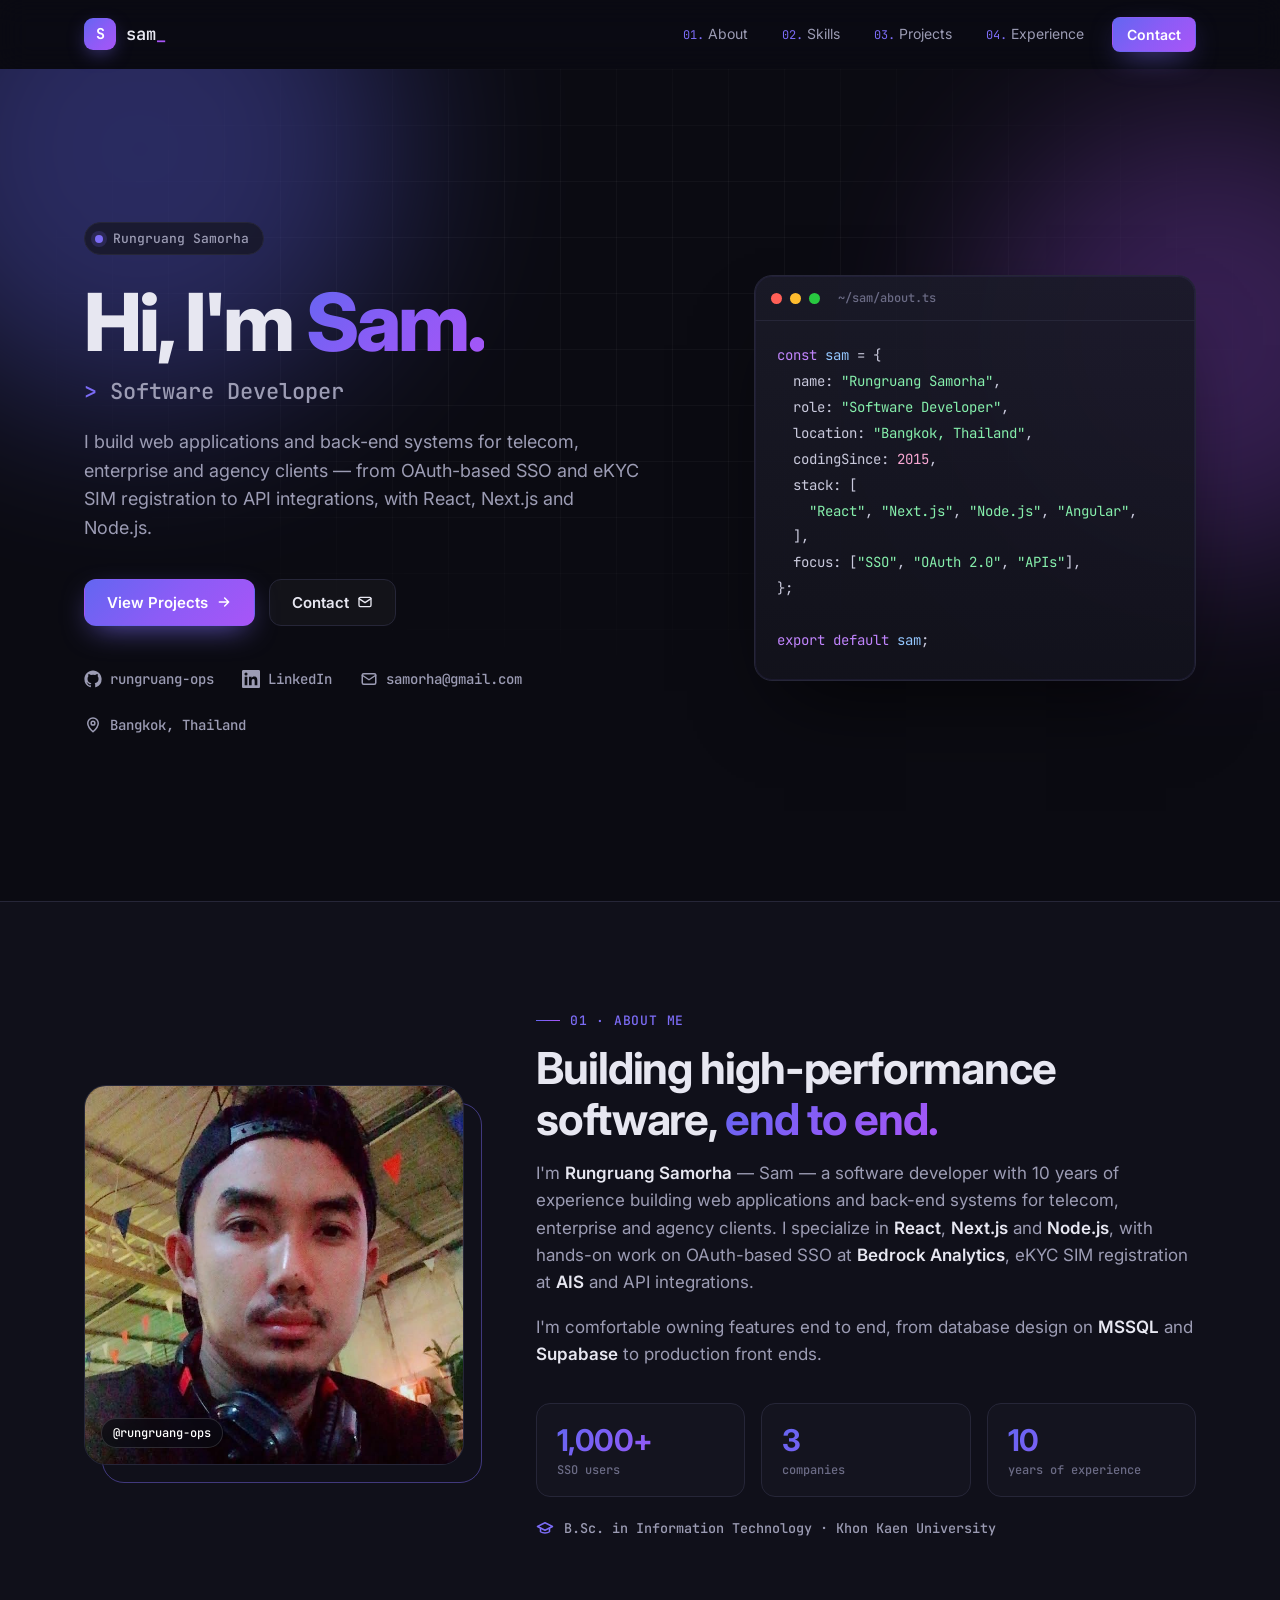
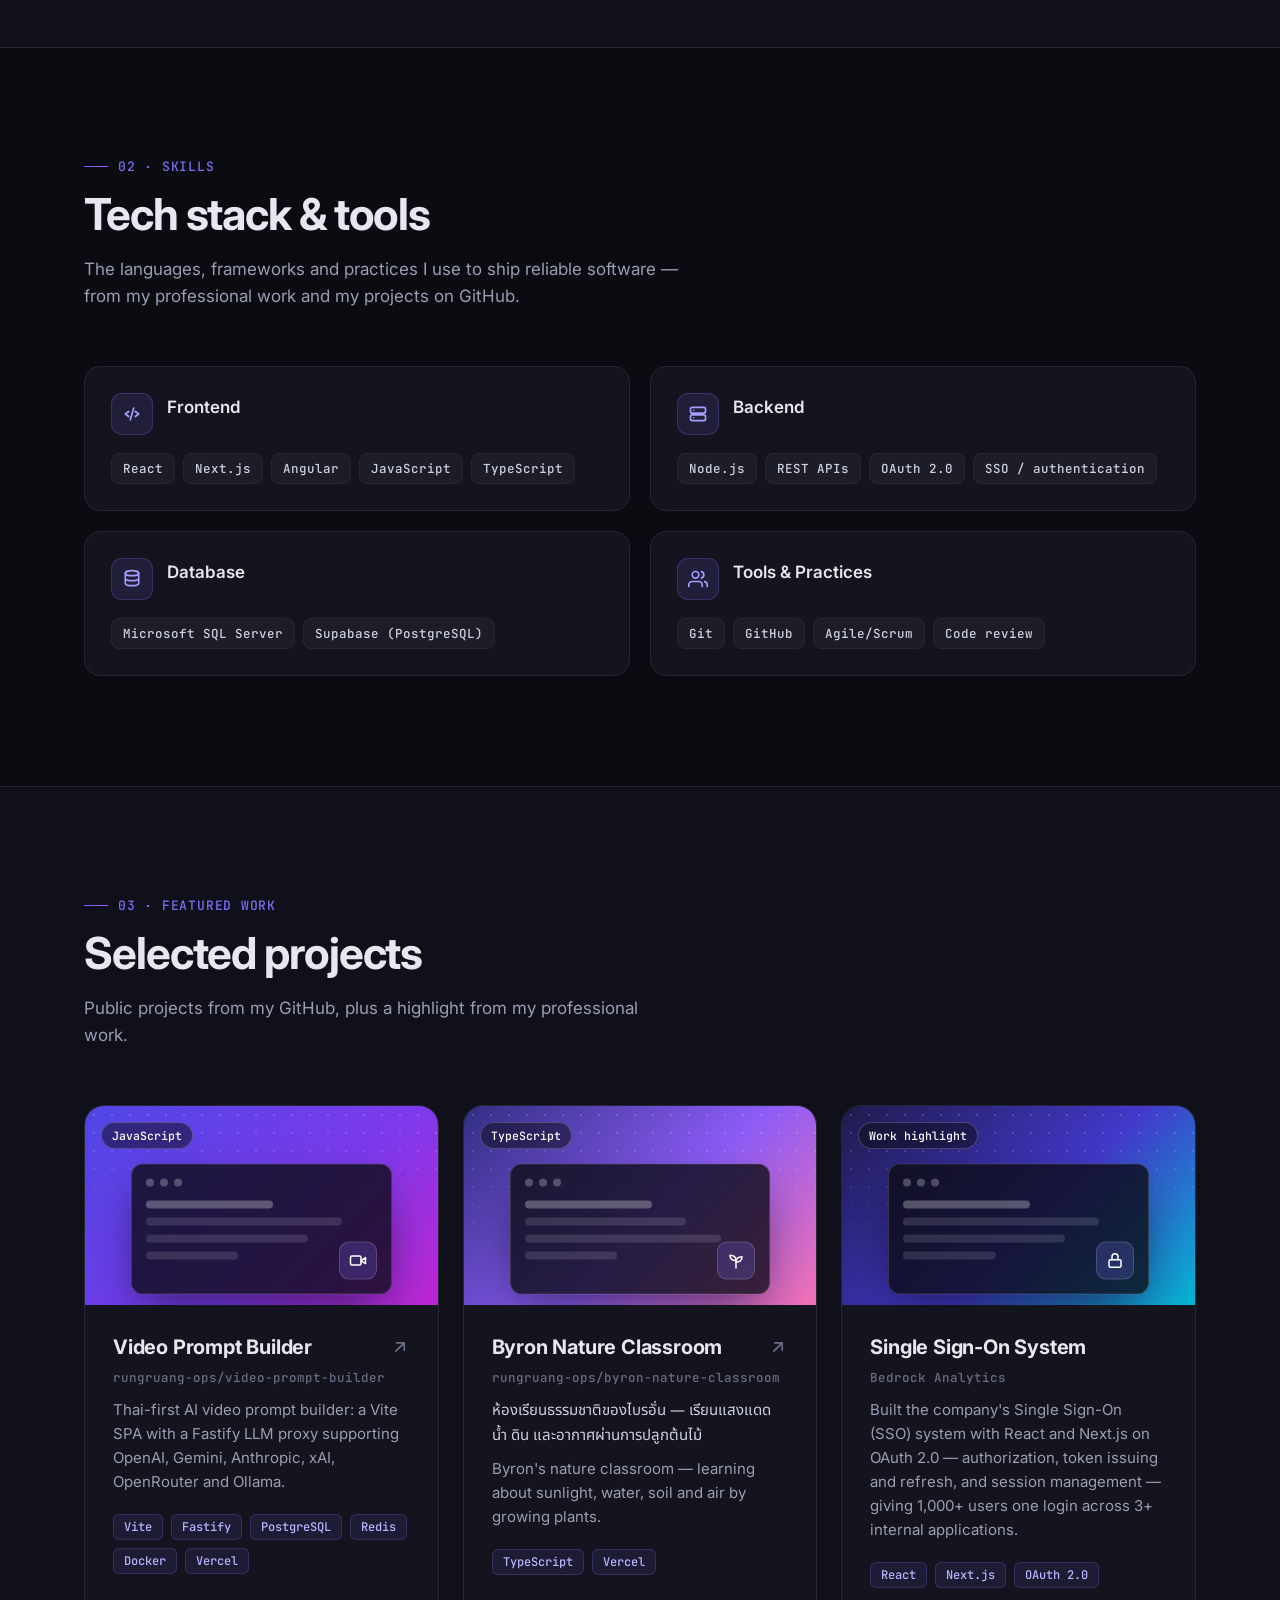
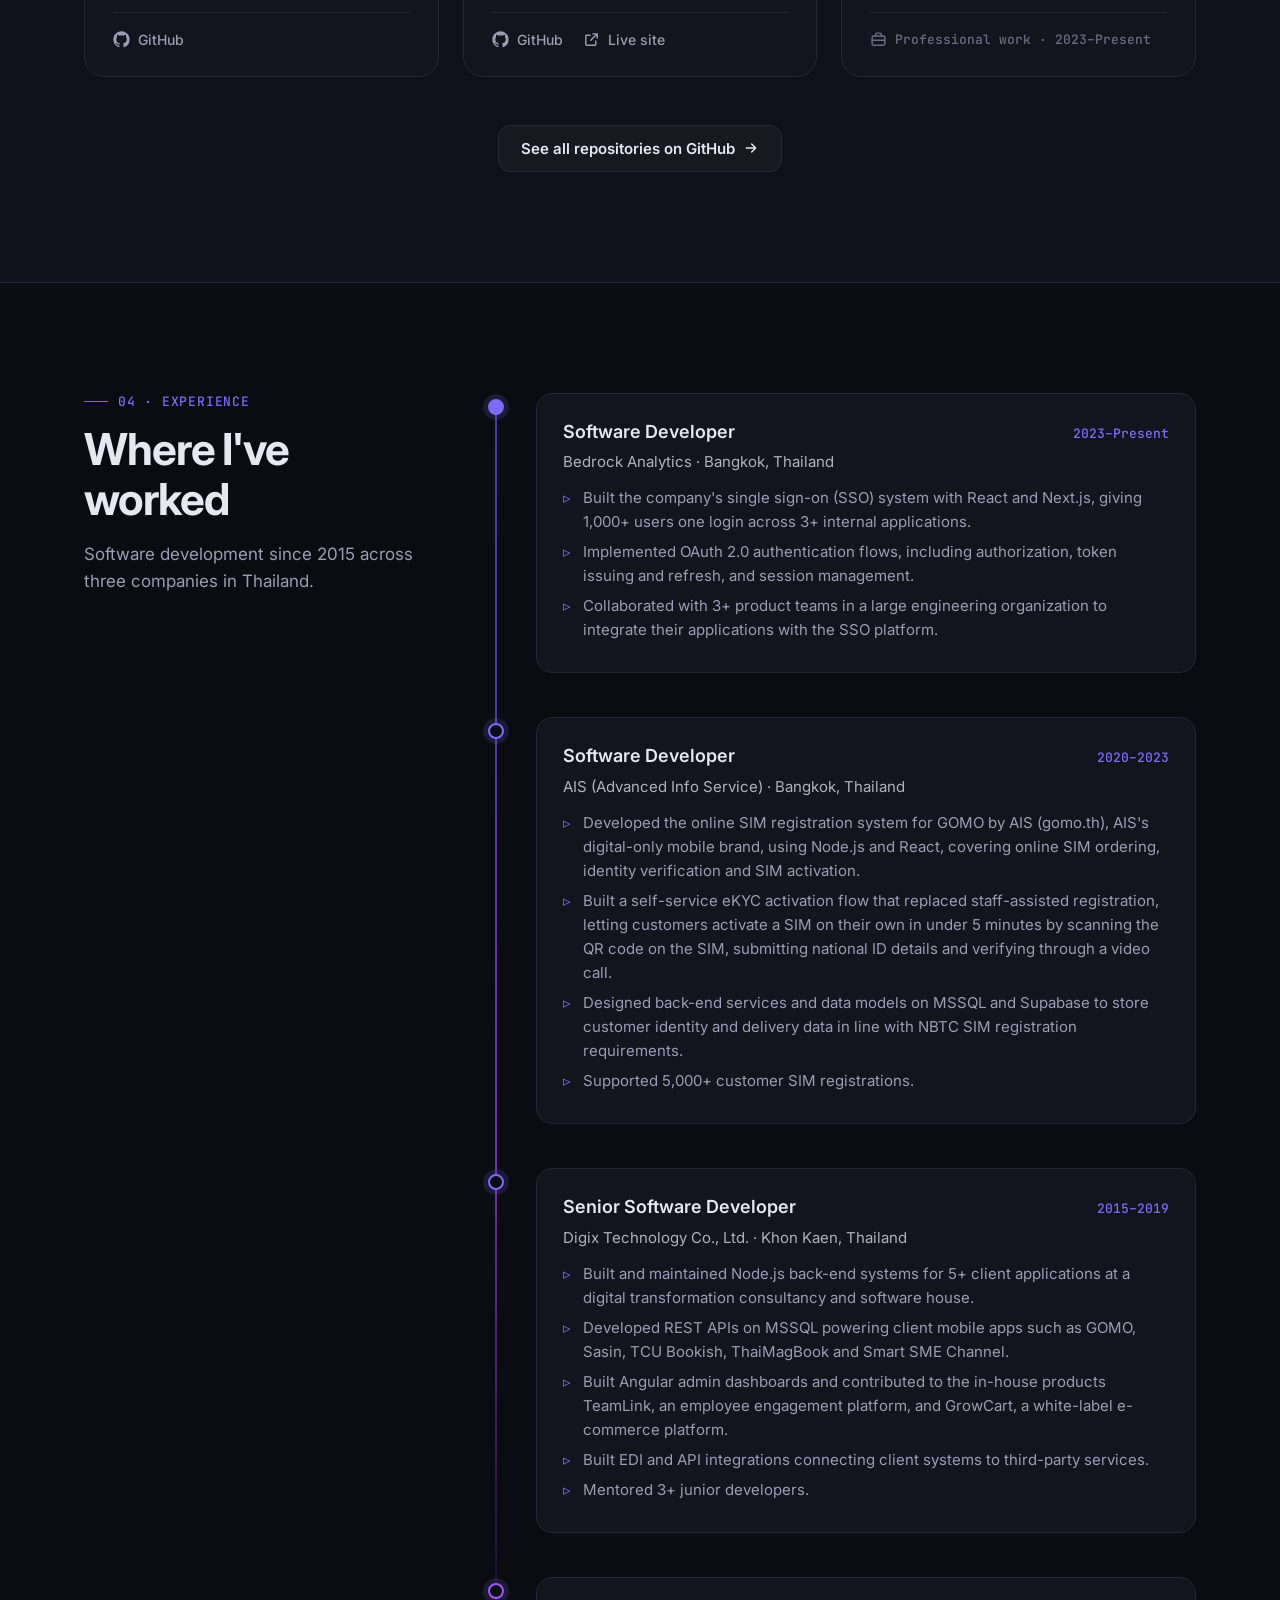
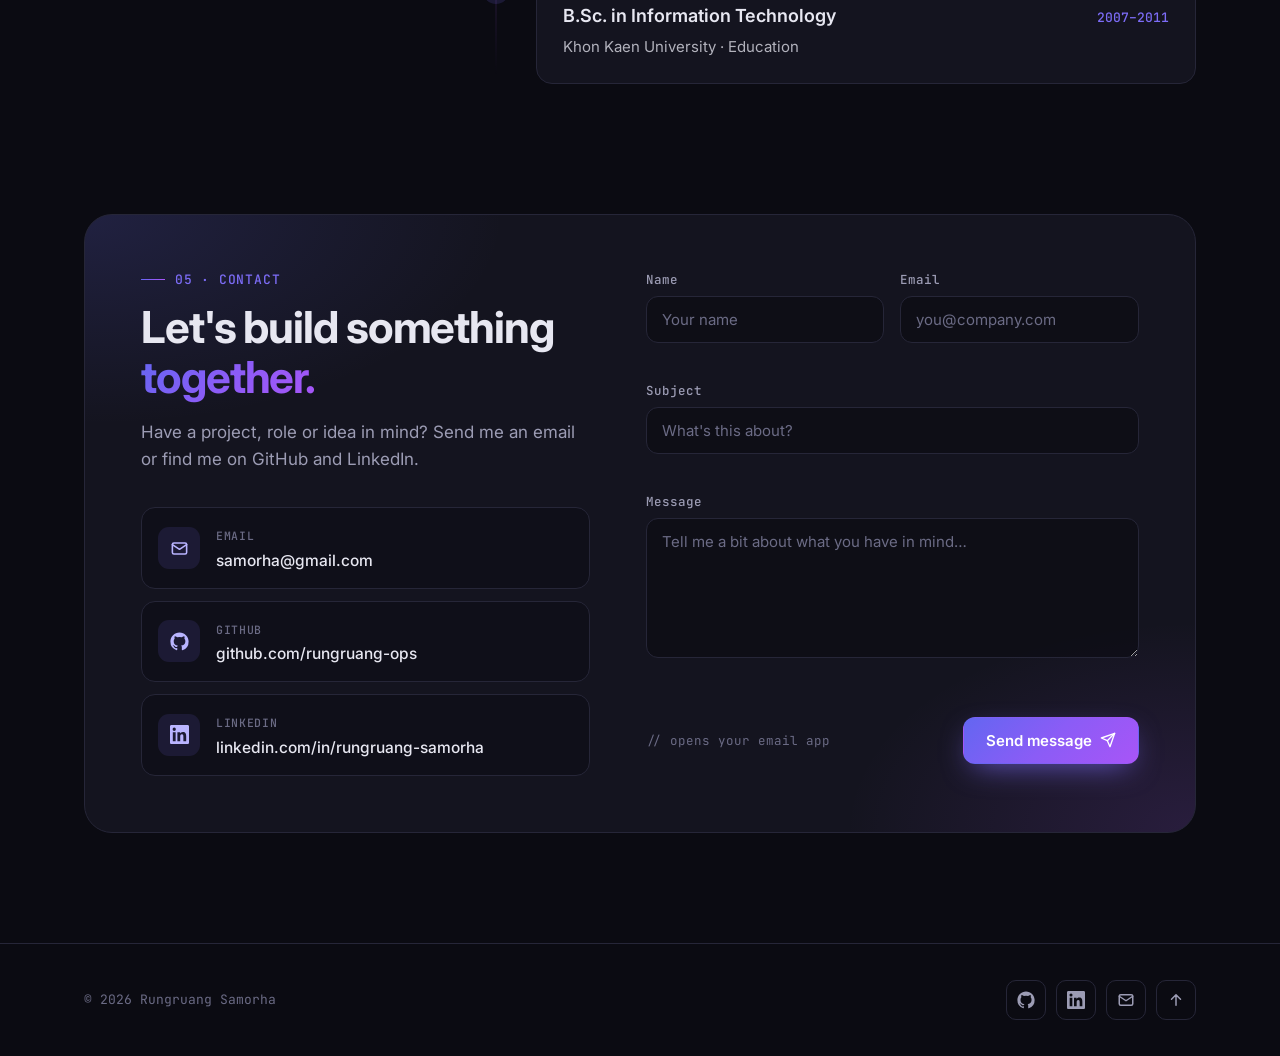
==== commit 52893d88: "Add LinkedIn profile links" ====
--- a/index.html
+++ b/index.html
@@ -452,6 +452,7 @@
       </div>
       <div class="hero-meta">
         <a href="https://github.com/rungruang-ops" target="_blank" rel="noopener"><svg viewBox="0 0 24 24" fill="currentColor"><path d="M12 .5C5.65.5.5 5.65.5 12a11.5 11.5 0 0 0 7.86 10.92c.58.1.79-.25.79-.56v-2c-3.2.7-3.88-1.37-3.88-1.37-.52-1.33-1.28-1.69-1.28-1.69-1.05-.72.08-.7.08-.7 1.16.08 1.77 1.19 1.77 1.19 1.03 1.77 2.7 1.26 3.36.96.1-.75.4-1.26.73-1.55-2.55-.29-5.24-1.28-5.24-5.68 0-1.26.45-2.28 1.19-3.09-.12-.29-.52-1.46.11-3.05 0 0 .97-.31 3.17 1.18a11 11 0 0 1 5.77 0c2.2-1.49 3.17-1.18 3.17-1.18.63 1.59.23 2.76.11 3.05.74.81 1.19 1.83 1.19 3.09 0 4.41-2.69 5.38-5.25 5.67.41.36.78 1.06.78 2.14v3.17c0 .31.21.67.8.56A11.5 11.5 0 0 0 23.5 12C23.5 5.65 18.35.5 12 .5Z"/></svg> rungruang-ops</a>
+        <a href="https://www.linkedin.com/in/rungruang-samorha-30459333a" target="_blank" rel="noopener"><svg viewBox="0 0 24 24" fill="currentColor"><path d="M20.45 20.45h-3.56v-5.57c0-1.33-.02-3.04-1.85-3.04-1.85 0-2.14 1.45-2.14 2.94v5.67H9.35V9h3.41v1.56h.05c.48-.9 1.64-1.85 3.37-1.85 3.6 0 4.27 2.37 4.27 5.46v6.28ZM5.34 7.43a2.06 2.06 0 1 1 0-4.13 2.06 2.06 0 0 1 0 4.13ZM7.12 20.45H3.56V9h3.56v11.45ZM22.22 0H1.77C.79 0 0 .77 0 1.73v20.54C0 23.23.79 24 1.77 24h20.45c.98 0 1.78-.77 1.78-1.73V1.73C24 .77 23.2 0 22.22 0Z"/></svg> LinkedIn</a>
         <a href="mailto:samorha@gmail.com"><svg viewBox="0 0 24 24" fill="none" stroke="currentColor" stroke-width="2" stroke-linecap="round" stroke-linejoin="round"><rect x="3" y="5" width="18" height="14" rx="2"/><path d="m3 7 9 6 9-6"/></svg> samorha@gmail.com</a>
         <span class="hero-meta-item"><svg viewBox="0 0 24 24" fill="none" stroke="currentColor" stroke-width="2" stroke-linecap="round" stroke-linejoin="round"><path d="M12 21s-7-6.2-7-11.5A7 7 0 0 1 19 9.5C19 14.8 12 21 12 21Z"/><circle cx="12" cy="9.5" r="2.5"/></svg> Bangkok, Thailand</span>
       </div>
@@ -678,7 +679,7 @@
       <div>
         <div class="eyebrow">05 · Contact</div>
         <h2 class="section-title">Let's build something <span class="grad-text">together.</span></h2>
-        <p class="section-sub">Have a project, role or idea in mind? Send me an email or find me on GitHub.</p>
+        <p class="section-sub">Have a project, role or idea in mind? Send me an email or find me on GitHub and LinkedIn.</p>
         <ul class="contact-list">
           <li><a href="mailto:samorha@gmail.com">
             <span class="c-icon"><svg viewBox="0 0 24 24" fill="none" stroke="currentColor" stroke-width="2" stroke-linecap="round" stroke-linejoin="round"><rect x="3" y="5" width="18" height="14" rx="2"/><path d="m3 7 9 6 9-6"/></svg></span>
@@ -688,6 +689,10 @@
             <span class="c-icon"><svg viewBox="0 0 24 24" fill="currentColor"><path d="M12 .5C5.65.5.5 5.65.5 12a11.5 11.5 0 0 0 7.86 10.92c.58.1.79-.25.79-.56v-2c-3.2.7-3.88-1.37-3.88-1.37-.52-1.33-1.28-1.69-1.28-1.69-1.05-.72.08-.7.08-.7 1.16.08 1.77 1.19 1.77 1.19 1.03 1.77 2.7 1.26 3.36.96.1-.75.4-1.26.73-1.55-2.55-.29-5.24-1.28-5.24-5.68 0-1.26.45-2.28 1.19-3.09-.12-.29-.52-1.46.11-3.05 0 0 .97-.31 3.17 1.18a11 11 0 0 1 5.77 0c2.2-1.49 3.17-1.18 3.17-1.18.63 1.59.23 2.76.11 3.05.74.81 1.19 1.83 1.19 3.09 0 4.41-2.69 5.38-5.25 5.67.41.36.78 1.06.78 2.14v3.17c0 .31.21.67.8.56A11.5 11.5 0 0 0 23.5 12C23.5 5.65 18.35.5 12 .5Z"/></svg></span>
             <span><span class="c-label">GitHub</span><br><span class="c-value">github.com/rungruang-ops</span></span>
           </a></li>
+          <li><a href="https://www.linkedin.com/in/rungruang-samorha-30459333a" target="_blank" rel="noopener">
+            <span class="c-icon"><svg viewBox="0 0 24 24" fill="currentColor"><path d="M20.45 20.45h-3.56v-5.57c0-1.33-.02-3.04-1.85-3.04-1.85 0-2.14 1.45-2.14 2.94v5.67H9.35V9h3.41v1.56h.05c.48-.9 1.64-1.85 3.37-1.85 3.6 0 4.27 2.37 4.27 5.46v6.28ZM5.34 7.43a2.06 2.06 0 1 1 0-4.13 2.06 2.06 0 0 1 0 4.13ZM7.12 20.45H3.56V9h3.56v11.45ZM22.22 0H1.77C.79 0 0 .77 0 1.73v20.54C0 23.23.79 24 1.77 24h20.45c.98 0 1.78-.77 1.78-1.73V1.73C24 .77 23.2 0 22.22 0Z"/></svg></span>
+            <span><span class="c-label">LinkedIn</span><br><span class="c-value">linkedin.com/in/rungruang-samorha</span></span>
+          </a></li>
         </ul>
       </div>
       <form id="contactForm" novalidate>
@@ -716,6 +721,7 @@
     <p>© 2026 Rungruang Samorha</p>
     <div class="socials">
       <a href="https://github.com/rungruang-ops" target="_blank" rel="noopener" aria-label="GitHub"><svg viewBox="0 0 24 24" fill="currentColor"><path d="M12 .5C5.65.5.5 5.65.5 12a11.5 11.5 0 0 0 7.86 10.92c.58.1.79-.25.79-.56v-2c-3.2.7-3.88-1.37-3.88-1.37-.52-1.33-1.28-1.69-1.28-1.69-1.05-.72.08-.7.08-.7 1.16.08 1.77 1.19 1.77 1.19 1.03 1.77 2.7 1.26 3.36.96.1-.75.4-1.26.73-1.55-2.55-.29-5.24-1.28-5.24-5.68 0-1.26.45-2.28 1.19-3.09-.12-.29-.52-1.46.11-3.05 0 0 .97-.31 3.17 1.18a11 11 0 0 1 5.77 0c2.2-1.49 3.17-1.18 3.17-1.18.63 1.59.23 2.76.11 3.05.74.81 1.19 1.83 1.19 3.09 0 4.41-2.69 5.38-5.25 5.67.41.36.78 1.06.78 2.14v3.17c0 .31.21.67.8.56A11.5 11.5 0 0 0 23.5 12C23.5 5.65 18.35.5 12 .5Z"/></svg></a>
+      <a href="https://www.linkedin.com/in/rungruang-samorha-30459333a" target="_blank" rel="noopener" aria-label="LinkedIn"><svg viewBox="0 0 24 24" fill="currentColor"><path d="M20.45 20.45h-3.56v-5.57c0-1.33-.02-3.04-1.85-3.04-1.85 0-2.14 1.45-2.14 2.94v5.67H9.35V9h3.41v1.56h.05c.48-.9 1.64-1.85 3.37-1.85 3.6 0 4.27 2.37 4.27 5.46v6.28ZM5.34 7.43a2.06 2.06 0 1 1 0-4.13 2.06 2.06 0 0 1 0 4.13ZM7.12 20.45H3.56V9h3.56v11.45ZM22.22 0H1.77C.79 0 0 .77 0 1.73v20.54C0 23.23.79 24 1.77 24h20.45c.98 0 1.78-.77 1.78-1.73V1.73C24 .77 23.2 0 22.22 0Z"/></svg></a>
       <a href="mailto:samorha@gmail.com" aria-label="Email"><svg viewBox="0 0 24 24" fill="none" stroke="currentColor" stroke-width="2" stroke-linecap="round" stroke-linejoin="round"><rect x="3" y="5" width="18" height="14" rx="2"/><path d="m3 7 9 6 9-6"/></svg></a>
       <a href="#top" aria-label="Back to top"><svg viewBox="0 0 24 24" fill="none" stroke="currentColor" stroke-width="2" stroke-linecap="round" stroke-linejoin="round"><path d="M12 19V5M6 11l6-6 6 6"/></svg></a>
     </div>
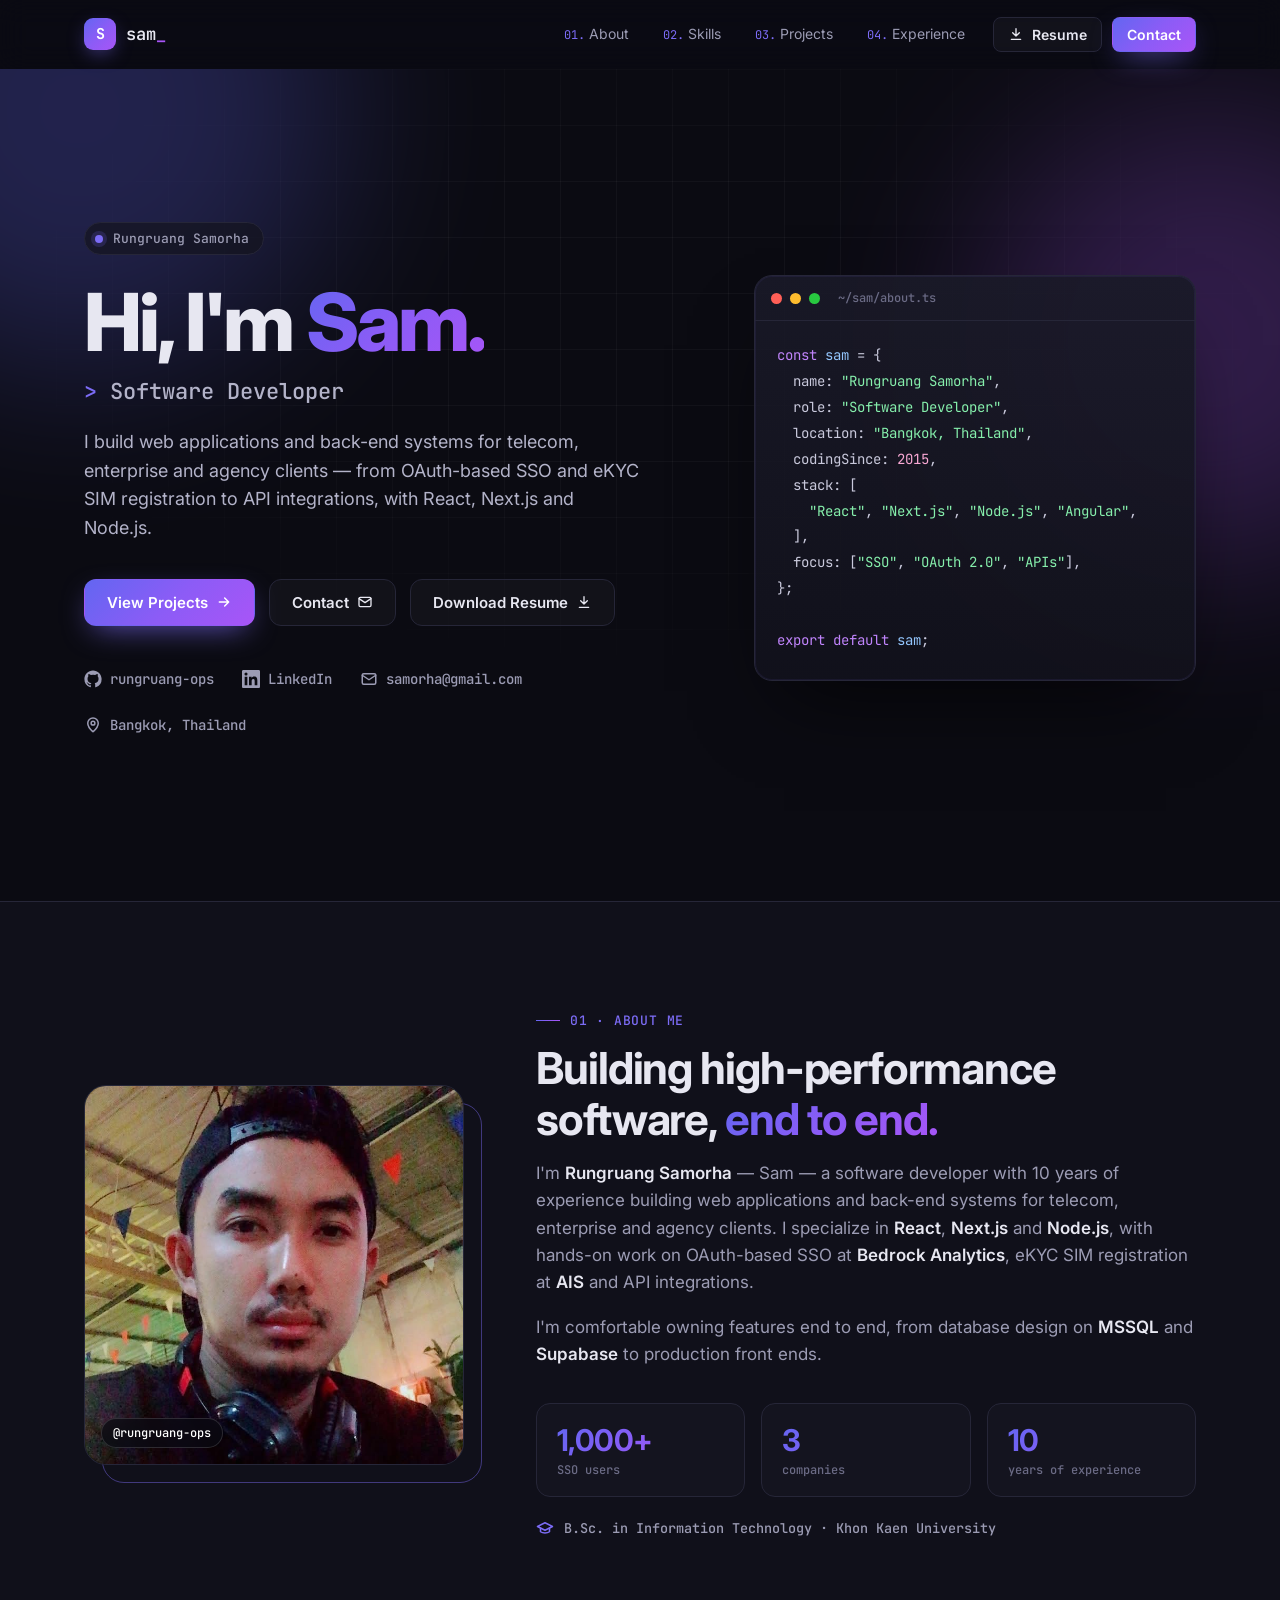
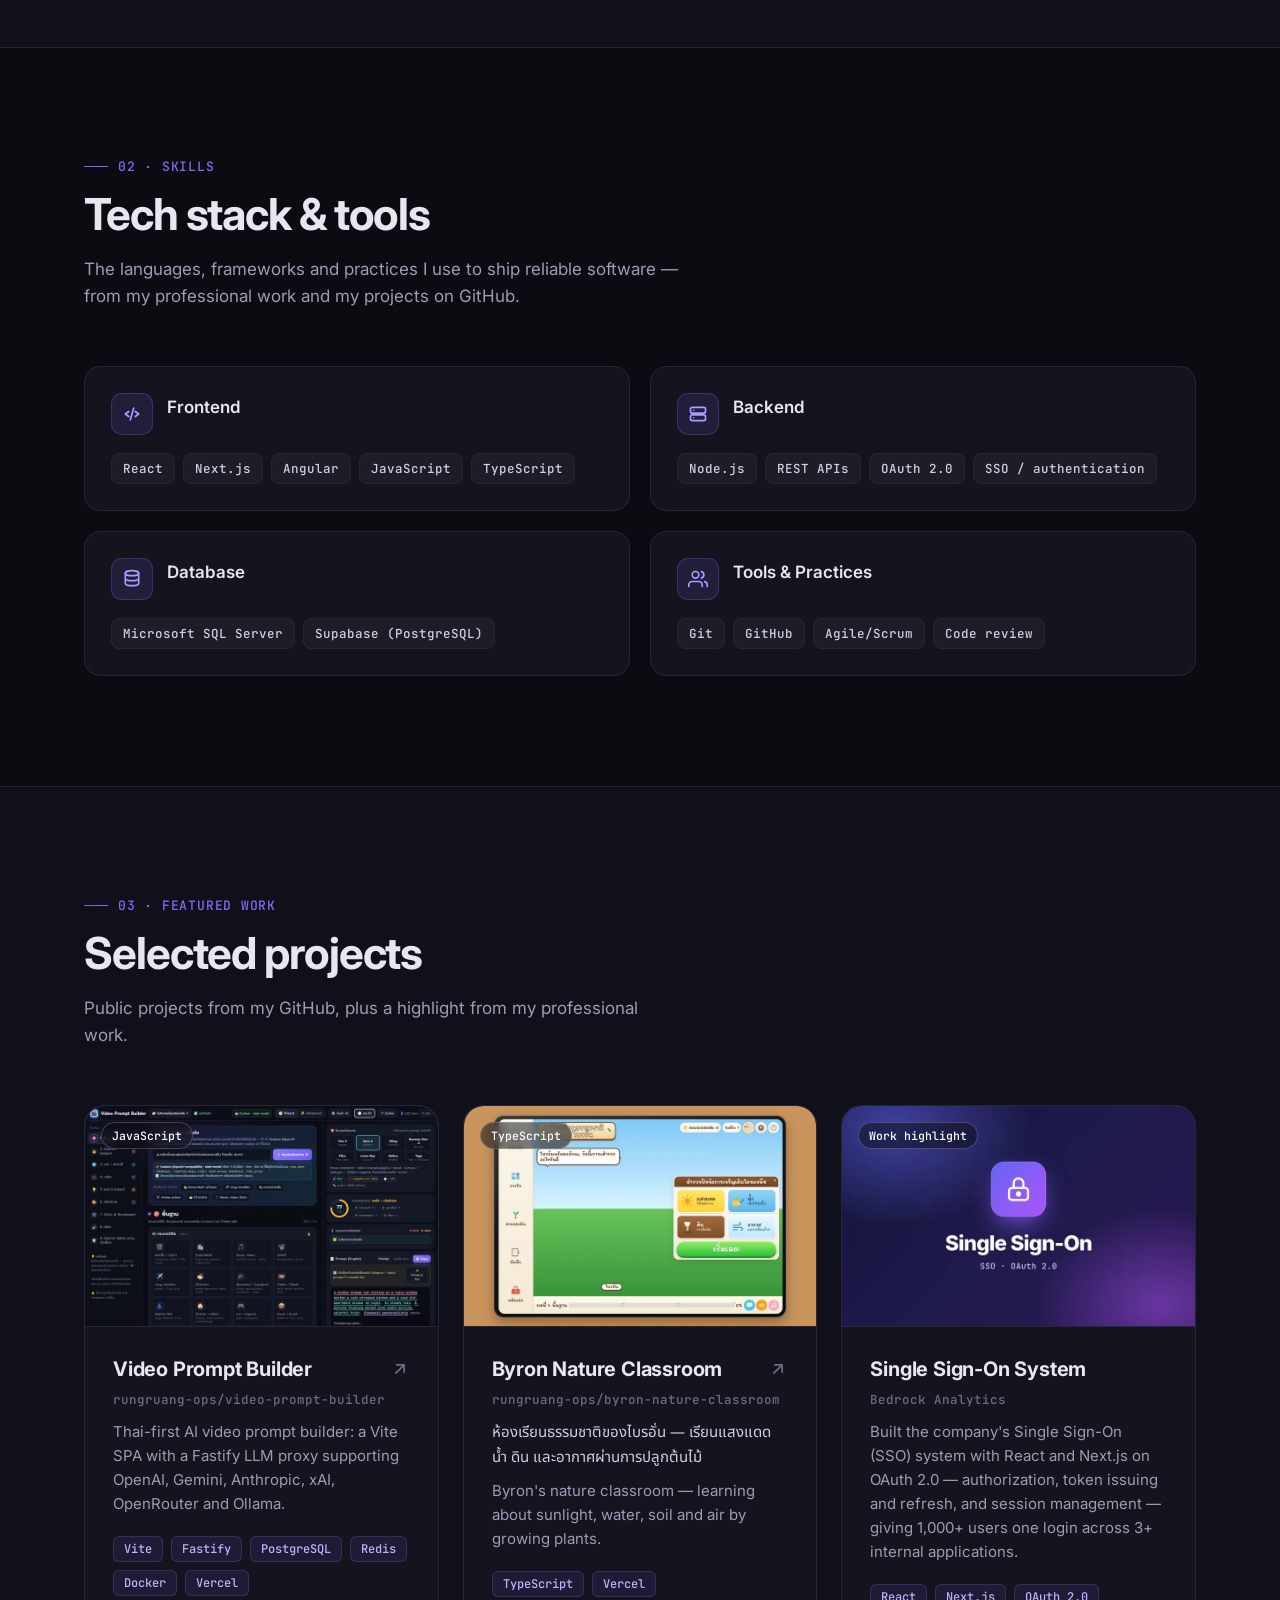
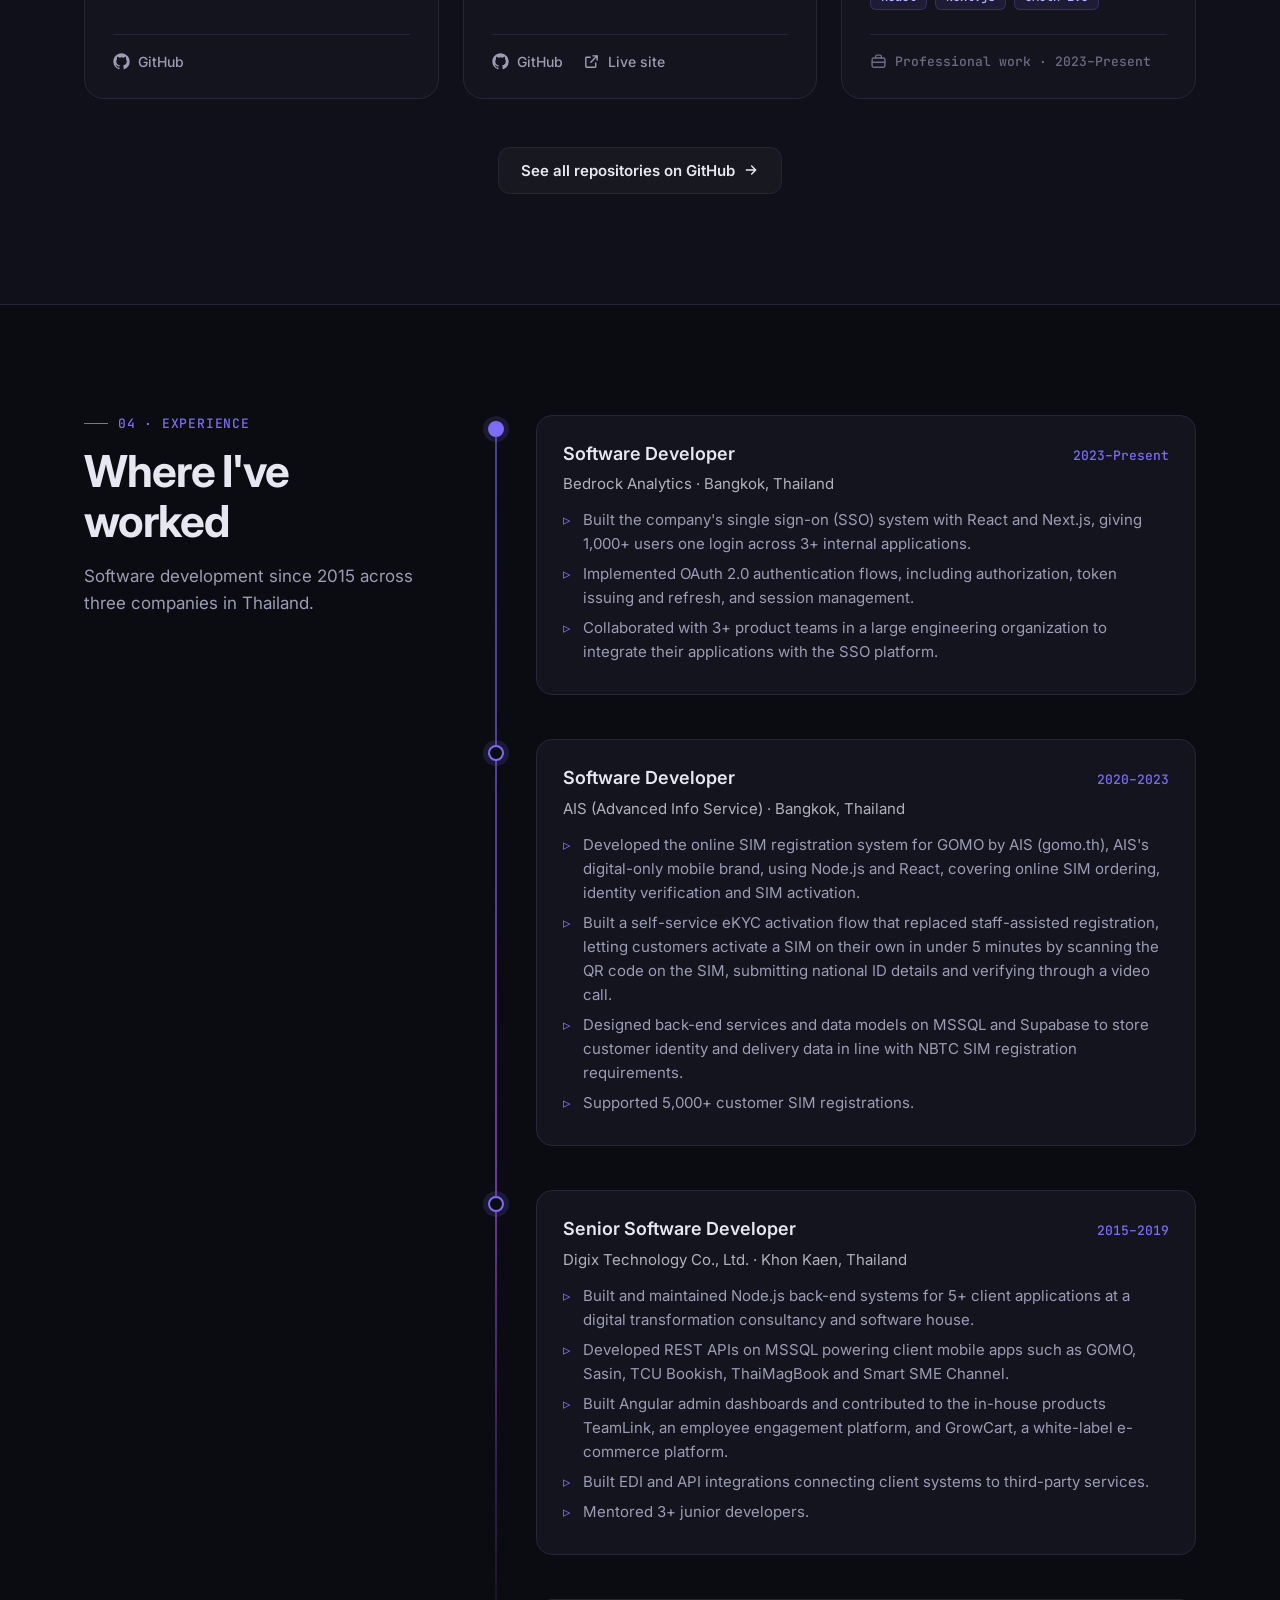
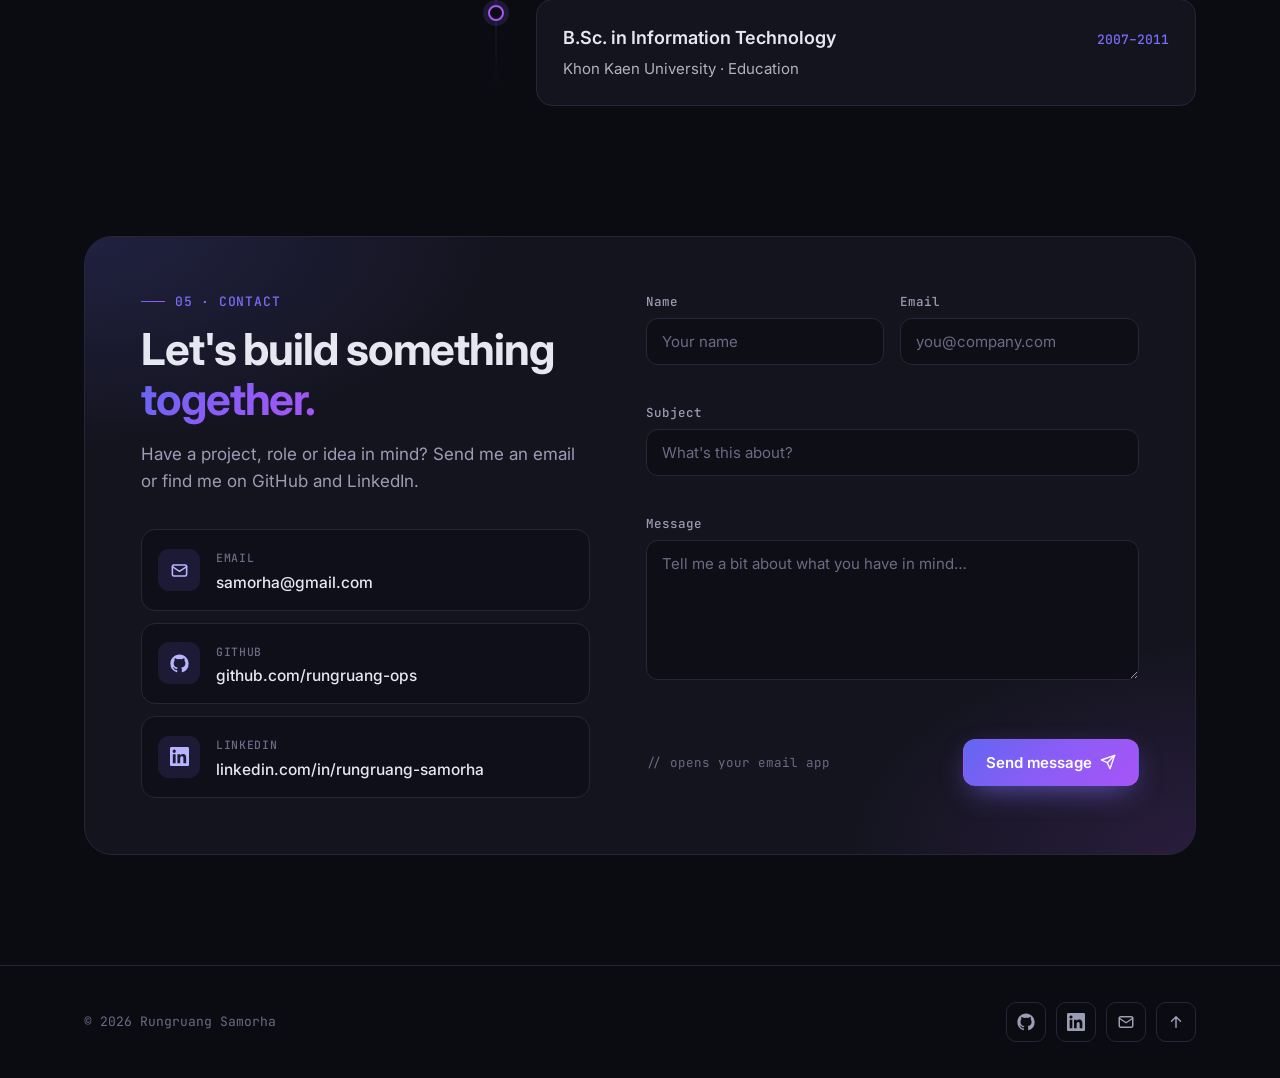
==== commit 6f2325d2: "UI: resume PDF download, project screenshots, instant hero - Add ATS-friendly one-page resume PDF (a" ====
--- a/index.html
+++ b/index.html
@@ -15,6 +15,7 @@
 <meta name="twitter:description" content="Software Developer in Bangkok, Thailand. React, Next.js, Node.js, OAuth 2.0 SSO and API integrations." />
 <meta name="theme-color" content="#0B0B12" />
 <link rel="icon" href="assets/avatar.png" />
+<script>document.documentElement.classList.add('js');</script>
 <link rel="preconnect" href="https://fonts.googleapis.com" />
 <link rel="preconnect" href="https://fonts.gstatic.com" crossorigin />
 <link href="https://fonts.googleapis.com/css2?family=Inter:wght@400;500;600;700;800&family=JetBrains+Mono:wght@400;500;600&family=Noto+Sans+Thai:wght@400;500;600;700&display=swap" rel="stylesheet" />
@@ -82,6 +83,10 @@
   .nav-links a:hover, .nav-links a.active { color: var(--text); background: rgba(255,255,255,.05); }
   .nav-links a .num { font-family: var(--mono); color: var(--accent); font-size: 12px; margin-right: 4px; }
   .nav-cta { margin-left: 8px; }
+  .nav-resume { margin-left: 8px; }
+  .nav-links .nav-resume a { color: var(--text); }
+  .nav-links .nav-resume a:hover { color: var(--text); }
+  .nav-resume + .nav-cta { margin-left: 4px; }
   .menu-btn {
     display: none; background: none; border: 1px solid var(--border); color: var(--text);
     width: 40px; height: 40px; border-radius: 10px; cursor: pointer; place-items: center;
@@ -116,11 +121,11 @@
     pointer-events: none;
   }
   .glow {
-    position: absolute; border-radius: 50%; filter: blur(90px); opacity: .55; pointer-events: none;
-  }
-  .glow-1 { width: 520px; height: 520px; background: #6366F1; top: -180px; left: -120px; opacity: .35; }
-  .glow-2 { width: 460px; height: 460px; background: #A855F7; top: 40px; right: -160px; opacity: .28; }
-  .hero-grid { position: relative; display: grid; grid-template-columns: 1.25fr .9fr; gap: 56px; align-items: center; }
+    position: absolute; z-index: 0; border-radius: 50%; filter: blur(90px); opacity: .55; pointer-events: none;
+  }
+  .glow-1 { width: 520px; height: 520px; background: #6366F1; top: -220px; left: -180px; opacity: .26; }
+  .glow-2 { width: 460px; height: 460px; background: #A855F7; top: 40px; right: -160px; opacity: .24; }
+  .hero-grid { position: relative; z-index: 1; display: grid; grid-template-columns: 1.25fr .9fr; gap: 56px; align-items: center; }
   .badge {
     display: inline-flex; align-items: center; gap: 10px;
     font: 500 13px var(--mono); color: var(--muted);
@@ -132,9 +137,9 @@
     font-size: clamp(44px, 6.4vw, 80px); line-height: 1.02; letter-spacing: -.035em; font-weight: 800;
     margin: 26px 0 14px;
   }
-  .hero .role { font: 500 clamp(18px, 2vw, 22px) var(--mono); color: var(--muted); margin-bottom: 22px; }
+  .hero .role { font: 500 clamp(18px, 2vw, 22px) var(--mono); color: #B3B3C9; margin-bottom: 22px; }
   .hero .role .prompt { color: var(--accent); }
-  .hero p.tagline { font-size: 18px; color: var(--muted); max-width: 560px; margin-bottom: 36px; }
+  .hero p.tagline { font-size: 18px; color: #B3B3C9; max-width: 560px; margin-bottom: 36px; }
   .hero-actions { display: flex; gap: 14px; flex-wrap: wrap; }
   .hero-meta { display: flex; gap: 28px; margin-top: 44px; flex-wrap: wrap; }
   .hero-meta a { display: inline-flex; align-items: center; gap: 8px; color: var(--muted); font: 500 14px var(--mono); transition: color .2s; }
@@ -151,7 +156,7 @@
     overflow: hidden;
     transition: transform .4s, box-shadow .4s;
   }
-  .js .code-card.reveal.in:hover, .code-card:hover { transform: translateY(-4px); box-shadow: 0 50px 90px -30px rgba(0,0,0,.75), 0 0 0 1px rgba(124,108,246,.25) inset; }
+  .code-card:hover { transform: translateY(-4px); box-shadow: 0 50px 90px -30px rgba(0,0,0,.75), 0 0 0 1px rgba(124,108,246,.25) inset; }
   .code-head { display: flex; align-items: center; gap: 8px; padding: 14px 16px; border-bottom: 1px solid var(--border); }
   .code-head span.c { width: 11px; height: 11px; border-radius: 50%; }
   .code-head .file { margin-left: 10px; font: 500 12px var(--mono); color: var(--dim); }
@@ -224,27 +229,16 @@
     transition: transform .3s, border-color .3s, box-shadow .3s;
   }
   .project:hover { transform: translateY(-6px); border-color: rgba(124,108,246,.5); box-shadow: 0 30px 60px -30px rgba(124,108,246,.45); }
-  .project-media { position: relative; aspect-ratio: 16 / 9; overflow: hidden; display: grid; place-items: center; }
-  .project-media .pattern {
-    position: absolute; inset: 0; opacity: .25;
-    background-image: radial-gradient(rgba(255,255,255,.7) 1px, transparent 1px);
-    background-size: 18px 18px;
-    mask-image: linear-gradient(180deg, #000, transparent 85%);
-    -webkit-mask-image: linear-gradient(180deg, #000, transparent 85%);
-  }
-  .project-media .mock-window {
-    position: relative; width: 74%; height: 66%; border-radius: 12px; transform: translateY(18%);
-    background: rgba(11,11,18,.78); border: 1px solid rgba(255,255,255,.14);
-    box-shadow: 0 20px 50px -10px rgba(0,0,0,.55);
-    transition: transform .4s;
-    padding: 14px;
-  }
-  .project:hover .mock-window { transform: translateY(12%); }
-  .mock-window .bar { display: flex; gap: 6px; margin-bottom: 14px; }
-  .mock-window .bar i { width: 8px; height: 8px; border-radius: 50%; background: rgba(255,255,255,.25); }
-  .mock-window .ln { height: 8px; border-radius: 4px; background: rgba(255,255,255,.12); margin-bottom: 9px; }
-  .mock-window .ln.a { width: 55%; background: rgba(255,255,255,.28); }
-  .mock-window .ln.b { width: 85%; } .mock-window .ln.c { width: 70%; } .mock-window .ln.d { width: 40%; }
+  .project-media {
+    position: relative; aspect-ratio: 16 / 10; overflow: hidden;
+    border-radius: 20px 20px 0 0; border-bottom: 1px solid var(--border);
+    background-color: var(--surface-2);
+  }
+  .project-media img {
+    width: 100%; height: 100%; object-fit: cover; object-position: top center;
+    transition: transform .6s cubic-bezier(.2,.7,.2,1);
+  }
+  .project:hover .project-media img { transform: scale(1.045); }
   .g1 { background: linear-gradient(135deg, #4F46E5, #7C3AED 60%, #C026D3); }
   .g2 { background: linear-gradient(135deg, #1E1B4B, #4338CA 55%, #06B6D4); }
   .g3 { background: linear-gradient(135deg, #312E81, #8B5CF6 55%, #F472B6); }
@@ -262,8 +256,6 @@
   .project-body .repo { font: 500 12.5px var(--mono); color: var(--dim); margin: -4px 0 12px; }
   .project-body .thai { font-family: "Noto Sans Thai", var(--sans); color: #CFCFE3; font-size: 15px; margin-bottom: 8px; line-height: 1.7; }
   .project-links .meta { font: 500 13px var(--mono); color: var(--dim); display: inline-flex; align-items: center; gap: 8px; }
-  .mock-window .glyph { position: absolute; right: 14px; bottom: 14px; width: 38px; height: 38px; border-radius: 10px; display: grid; place-items: center; background: rgba(124,108,246,.22); border: 1px solid rgba(255,255,255,.16); color: #fff; }
-  .mock-window .glyph svg { width: 18px; height: 18px; }
   .tags { display: flex; flex-wrap: wrap; gap: 8px; margin-bottom: 24px; }
   .tag { font: 500 12px var(--mono); color: #B9B4FF; background: rgba(124,108,246,.1); border: 1px solid rgba(124,108,246,.22); padding: 4px 10px; border-radius: 6px; }
   .project-links { display: flex; gap: 20px; margin-top: auto; padding-top: 18px; border-top: 1px solid var(--border); }
@@ -343,9 +335,15 @@
   /* ---------- Reveal ---------- */
   .js .reveal { opacity: 0; transform: translateY(18px); transition: opacity .7s ease, transform .7s ease; }
   .js .reveal.in { opacity: 1; transform: none; }
+  /* Hero is above the fold: fully opaque from the first paint (never dimmed),
+     with only a very short subtle settle and no delay. Lower sections keep scroll-reveal. */
+  .hero-in { animation: heroIn .24s ease-out both; }
+  @keyframes heroIn { from { transform: translateY(5px); } to { transform: none; } }
   @media (prefers-reduced-motion: reduce) {
     html { scroll-behavior: auto; }
     .js .reveal { opacity: 1; transform: none; transition: none; }
+    .hero-in { animation: none; }
+    .project-media img, .project:hover .project-media img { transition: none; transform: none; }
     .logo .cursor { animation: none; }
   }
 
@@ -380,8 +378,9 @@
     .nav-links.open { opacity: 1; transform: none; pointer-events: auto; }
     .nav-links a { display: block; padding: 13px 14px; font-size: 16px; border-bottom: 1px solid rgba(255,255,255,.04); }
     .nav-cta a { border-bottom: 0 !important; }
-    .nav-cta { margin: 8px 0 0; }
-    .nav-cta .btn { display: flex; width: 100%; justify-content: center; }
+    .nav-cta, .nav-resume, .nav-resume + .nav-cta { margin: 8px 0 0; }
+    .nav-resume a { border-bottom: 0 !important; }
+    .nav-cta .btn, .nav-resume .btn { display: flex; width: 100%; justify-content: center; }
   }
   @media (max-width: 560px) {
     .container { padding: 0 20px; }
@@ -390,6 +389,7 @@
     .hero { padding: 64px 0 72px; }
     .hero p.tagline { font-size: 16.5px; }
     .hero-actions .btn { flex: 1; justify-content: center; }
+    .hero-actions .btn-primary { flex-basis: 100%; }
     .hero-meta { gap: 18px; margin-top: 34px; }
     .code-body { font-size: 11.5px; padding: 16px; }
     .skills-grid { grid-template-columns: 1fr; }
@@ -429,6 +429,7 @@
       <li><a href="#skills"><span class="num">02.</span>Skills</a></li>
       <li><a href="#projects"><span class="num">03.</span>Projects</a></li>
       <li><a href="#experience"><span class="num">04.</span>Experience</a></li>
+      <li class="nav-resume"><a href="assets/Rungruang-Samorha-Resume.pdf" download="Rungruang-Samorha-Resume.pdf" class="btn btn-ghost btn-sm" aria-label="Download resume (PDF)"><svg viewBox="0 0 24 24" fill="none" stroke="currentColor" stroke-width="2" stroke-linecap="round" stroke-linejoin="round" aria-hidden="true"><path d="M12 4v11M7 10l5 5 5-5M5 20h14"/></svg>Resume</a></li>
       <li class="nav-cta"><a href="#contact" class="btn btn-primary btn-sm" style="color:#fff">Contact</a></li>
     </ul>
   </div>
@@ -441,7 +442,7 @@
   <div class="glow glow-1"></div>
   <div class="glow glow-2"></div>
   <div class="container hero-grid">
-    <div class="reveal">
+    <div class="hero-in">
       <span class="badge"><span class="dot" style="background:var(--accent);box-shadow:0 0 0 4px rgba(124,108,246,.18)"></span>Rungruang Samorha</span>
       <h1>Hi, I'm <span class="grad-text">Sam.</span></h1>
       <div class="role"><span class="prompt">&gt;</span> Software Developer</div>
@@ -449,6 +450,7 @@
       <div class="hero-actions">
         <a href="#projects" class="btn btn-primary">View Projects <svg viewBox="0 0 24 24" fill="none" stroke="currentColor" stroke-width="2.2" stroke-linecap="round" stroke-linejoin="round"><path d="M5 12h14M13 6l6 6-6 6"/></svg></a>
         <a href="#contact" class="btn btn-ghost">Contact <svg viewBox="0 0 24 24" fill="none" stroke="currentColor" stroke-width="2" stroke-linecap="round" stroke-linejoin="round"><rect x="3" y="5" width="18" height="14" rx="2"/><path d="m3 7 9 6 9-6"/></svg></a>
+        <a href="assets/Rungruang-Samorha-Resume.pdf" download="Rungruang-Samorha-Resume.pdf" class="btn btn-ghost" aria-label="Download resume (PDF)">Download Resume <svg viewBox="0 0 24 24" fill="none" stroke="currentColor" stroke-width="2" stroke-linecap="round" stroke-linejoin="round" aria-hidden="true"><path d="M12 4v11M7 10l5 5 5-5M5 20h14"/></svg></a>
       </div>
       <div class="hero-meta">
         <a href="https://github.com/rungruang-ops" target="_blank" rel="noopener"><svg viewBox="0 0 24 24" fill="currentColor"><path d="M12 .5C5.65.5.5 5.65.5 12a11.5 11.5 0 0 0 7.86 10.92c.58.1.79-.25.79-.56v-2c-3.2.7-3.88-1.37-3.88-1.37-.52-1.33-1.28-1.69-1.28-1.69-1.05-.72.08-.7.08-.7 1.16.08 1.77 1.19 1.77 1.19 1.03 1.77 2.7 1.26 3.36.96.1-.75.4-1.26.73-1.55-2.55-.29-5.24-1.28-5.24-5.68 0-1.26.45-2.28 1.19-3.09-.12-.29-.52-1.46.11-3.05 0 0 .97-.31 3.17 1.18a11 11 0 0 1 5.77 0c2.2-1.49 3.17-1.18 3.17-1.18.63 1.59.23 2.76.11 3.05.74.81 1.19 1.83 1.19 3.09 0 4.41-2.69 5.38-5.25 5.67.41.36.78 1.06.78 2.14v3.17c0 .31.21.67.8.56A11.5 11.5 0 0 0 23.5 12C23.5 5.65 18.35.5 12 .5Z"/></svg> rungruang-ops</a>
@@ -458,7 +460,7 @@
       </div>
     </div>
 
-    <div class="code-card reveal" aria-hidden="true">
+    <div class="code-card hero-in" aria-hidden="true">
       <div class="code-head">
         <span class="c" style="background:#FF5F57"></span><span class="c" style="background:#FEBC2E"></span><span class="c" style="background:#28C840"></span>
         <span class="file">~/sam/about.ts</span>
@@ -557,8 +559,7 @@
       <article class="project reveal">
         <div class="project-media g1">
           <span class="project-tag">JavaScript</span>
-          <div class="pattern"></div>
-          <div class="mock-window"><div class="bar"><i></i><i></i><i></i></div><div class="ln a"></div><div class="ln b"></div><div class="ln c"></div><div class="ln d"></div><span class="glyph"><svg viewBox="0 0 24 24" fill="none" stroke="currentColor" stroke-width="2" stroke-linecap="round" stroke-linejoin="round"><rect x="2" y="6" width="14" height="12" rx="2"/><path d="m22 8-6 4 6 4V8Z"/></svg></span></div>
+          <img src="assets/projects/video-prompt-builder.webp" alt="Screenshot of the Video Prompt Builder app: a Thai-first wizard for composing AI video prompts with a compiled English prompt preview" width="800" height="500" loading="lazy" decoding="async" />
         </div>
         <div class="project-body">
           <h3>Video Prompt Builder <svg class="arrow" viewBox="0 0 24 24" fill="none" stroke="currentColor" stroke-width="2" stroke-linecap="round" stroke-linejoin="round"><path d="M7 17 17 7M8 7h9v9"/></svg></h3>
@@ -573,8 +574,7 @@
       <article class="project reveal">
         <div class="project-media g3">
           <span class="project-tag">TypeScript</span>
-          <div class="pattern"></div>
-          <div class="mock-window"><div class="bar"><i></i><i></i><i></i></div><div class="ln a"></div><div class="ln c"></div><div class="ln b"></div><div class="ln d"></div><span class="glyph"><svg viewBox="0 0 24 24" fill="none" stroke="currentColor" stroke-width="2" stroke-linecap="round" stroke-linejoin="round"><path d="M12 22V12"/><path d="M12 12C12 8 9 5 4 5c0 5 3 7 8 7Z"/><path d="M12 14c0-4 3-7 8-7 0 5-3 7-8 7Z"/></svg></span></div>
+          <img src="assets/projects/byron-nature-classroom.webp" alt="Screenshot of the Byron Nature Classroom live site: a Thai kids’ learning game about sunlight, water, soil and air" width="800" height="500" loading="lazy" decoding="async" />
         </div>
         <div class="project-body">
           <h3>Byron Nature Classroom <svg class="arrow" viewBox="0 0 24 24" fill="none" stroke="currentColor" stroke-width="2" stroke-linecap="round" stroke-linejoin="round"><path d="M7 17 17 7M8 7h9v9"/></svg></h3>
@@ -591,8 +591,7 @@
       <article class="project reveal">
         <div class="project-media g2">
           <span class="project-tag">Work highlight</span>
-          <div class="pattern"></div>
-          <div class="mock-window"><div class="bar"><i></i><i></i><i></i></div><div class="ln a"></div><div class="ln b"></div><div class="ln c"></div><div class="ln d"></div><span class="glyph"><svg viewBox="0 0 24 24" fill="none" stroke="currentColor" stroke-width="2" stroke-linecap="round" stroke-linejoin="round"><rect x="4" y="11" width="16" height="10" rx="2"/><path d="M8 11V7a4 4 0 0 1 8 0v4"/></svg></span></div>
+          <img src="assets/projects/bedrock-sso.webp" alt="Illustrated cover for the Single Sign-On system: a lock icon with the label SSO · OAuth 2.0" width="800" height="500" loading="lazy" decoding="async" />
         </div>
         <div class="project-body">
           <h3>Single Sign-On System</h3>
@@ -729,7 +728,6 @@
 </footer>
 
 <script>
-  document.documentElement.classList.add('js');
   const nav = document.getElementById('nav');
   const onScroll = () => nav.classList.toggle('scrolled', window.scrollY > 8);
   window.addEventListener('scroll', onScroll, { passive: true }); onScroll();
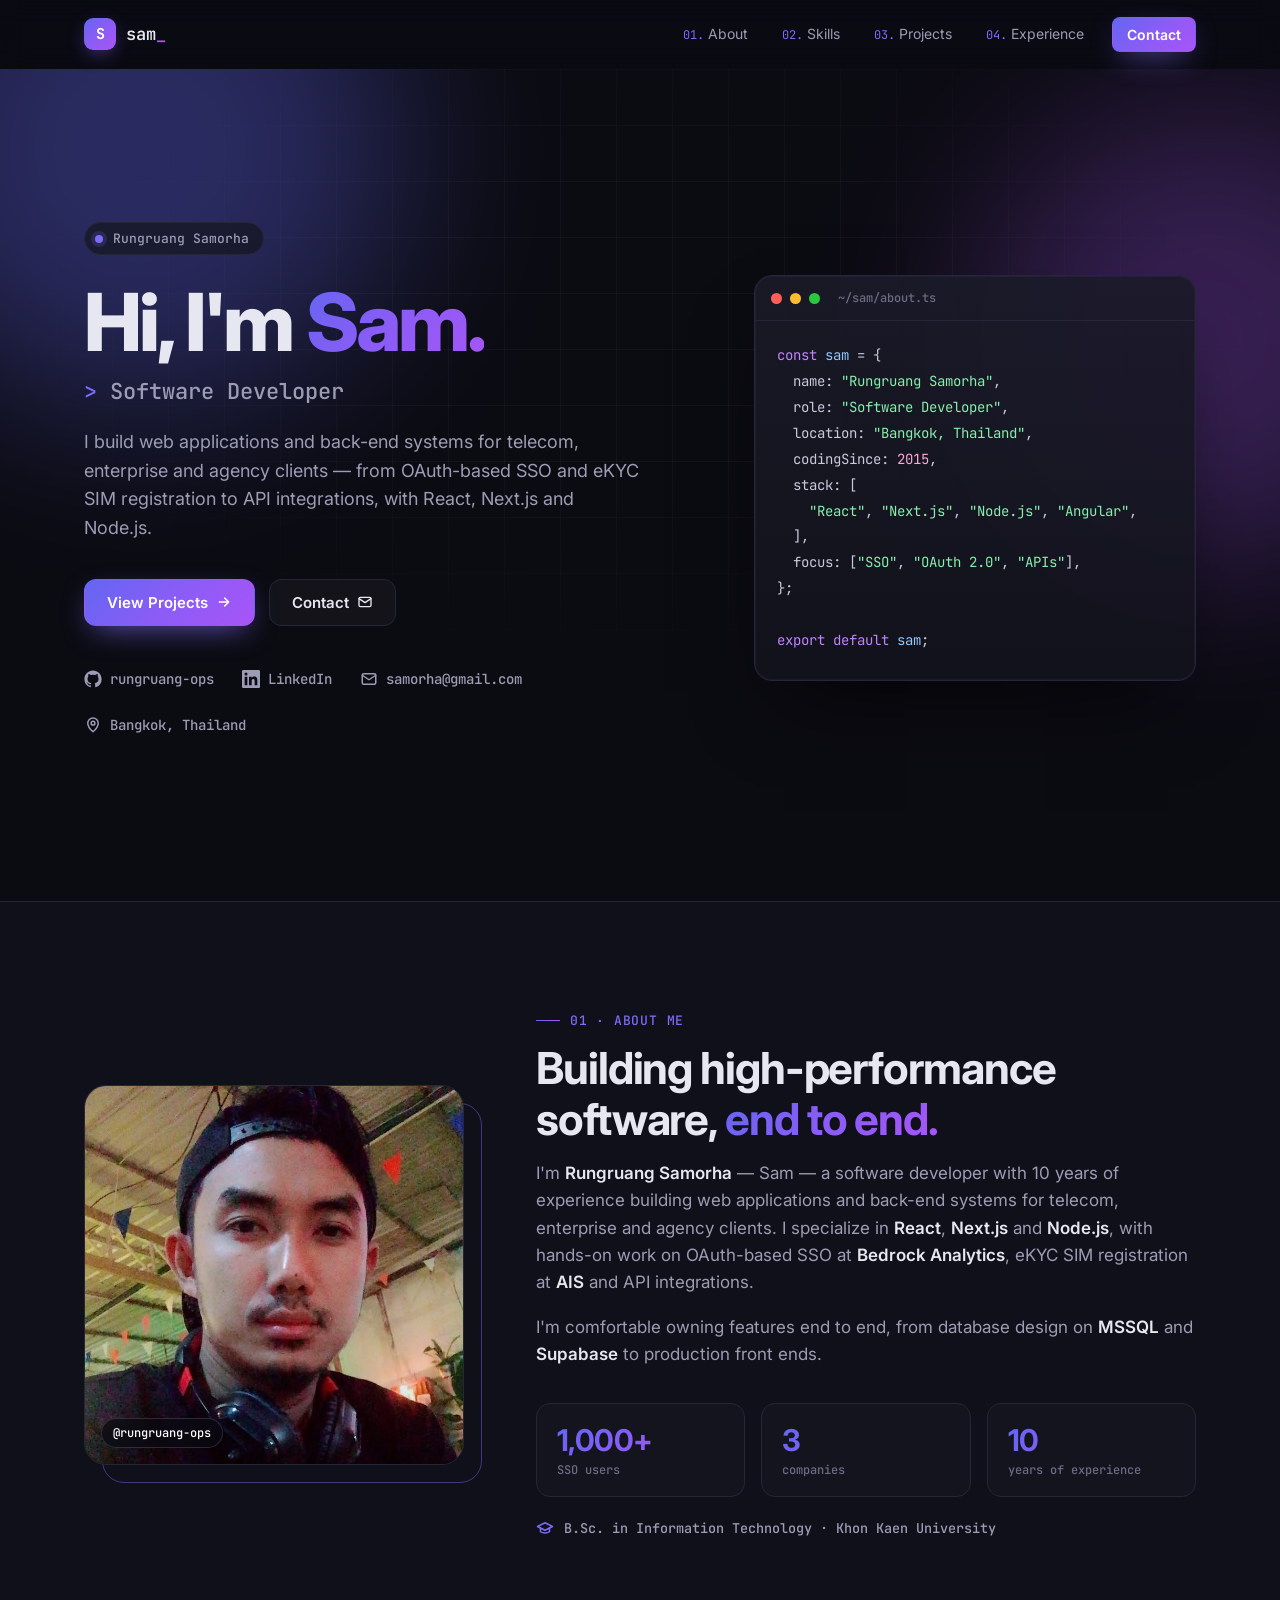
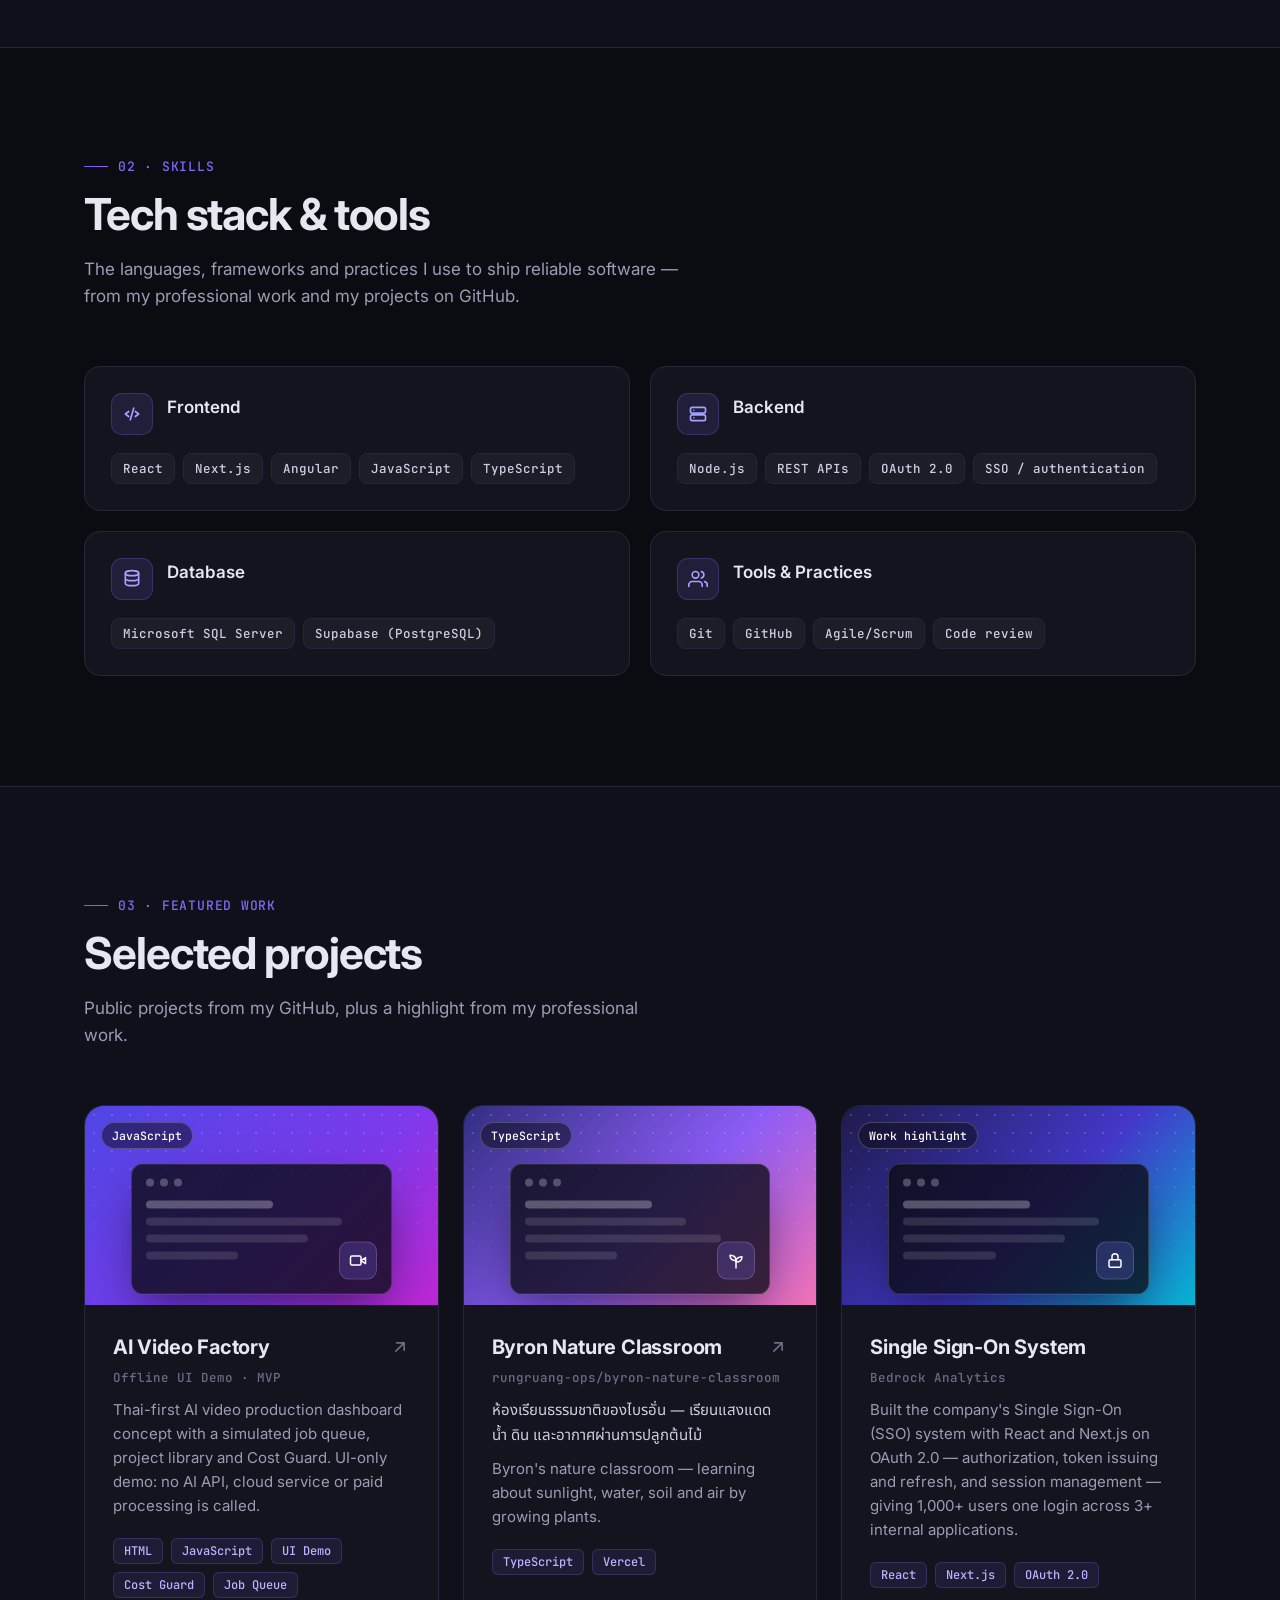
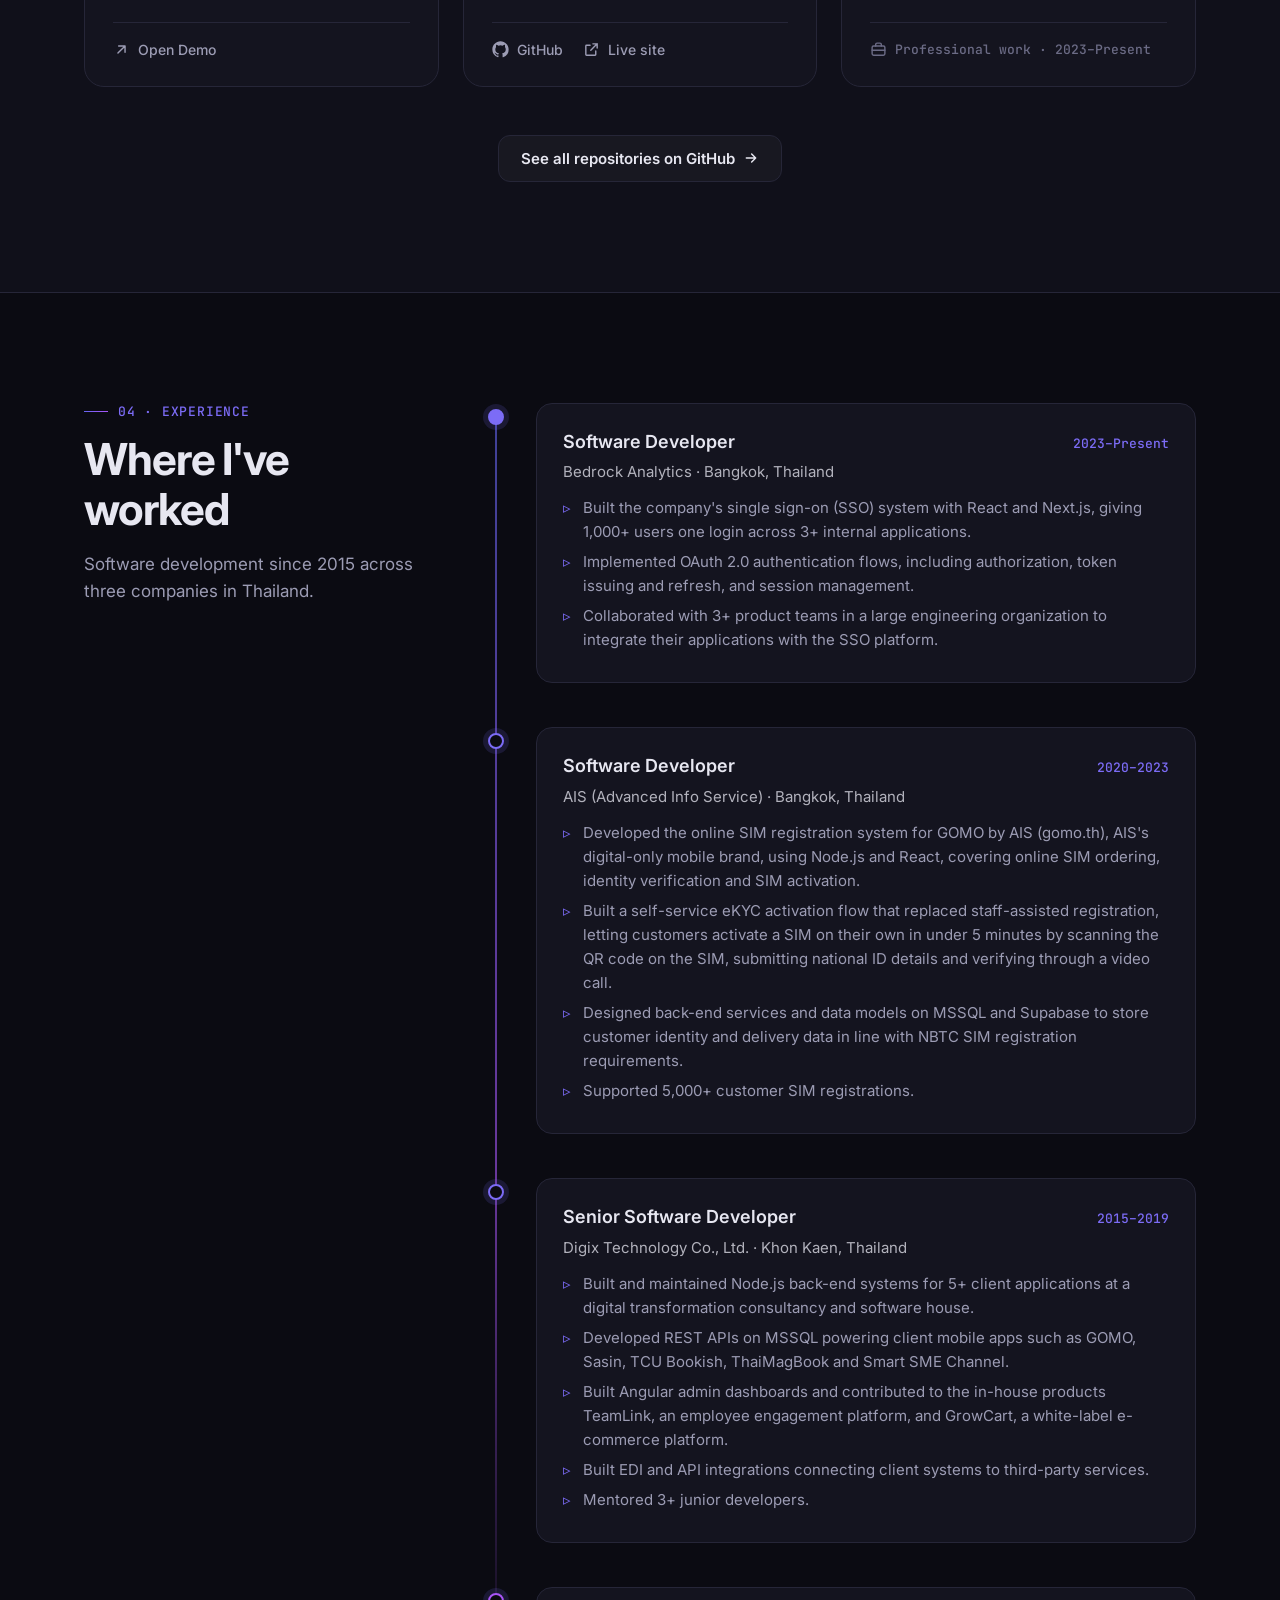
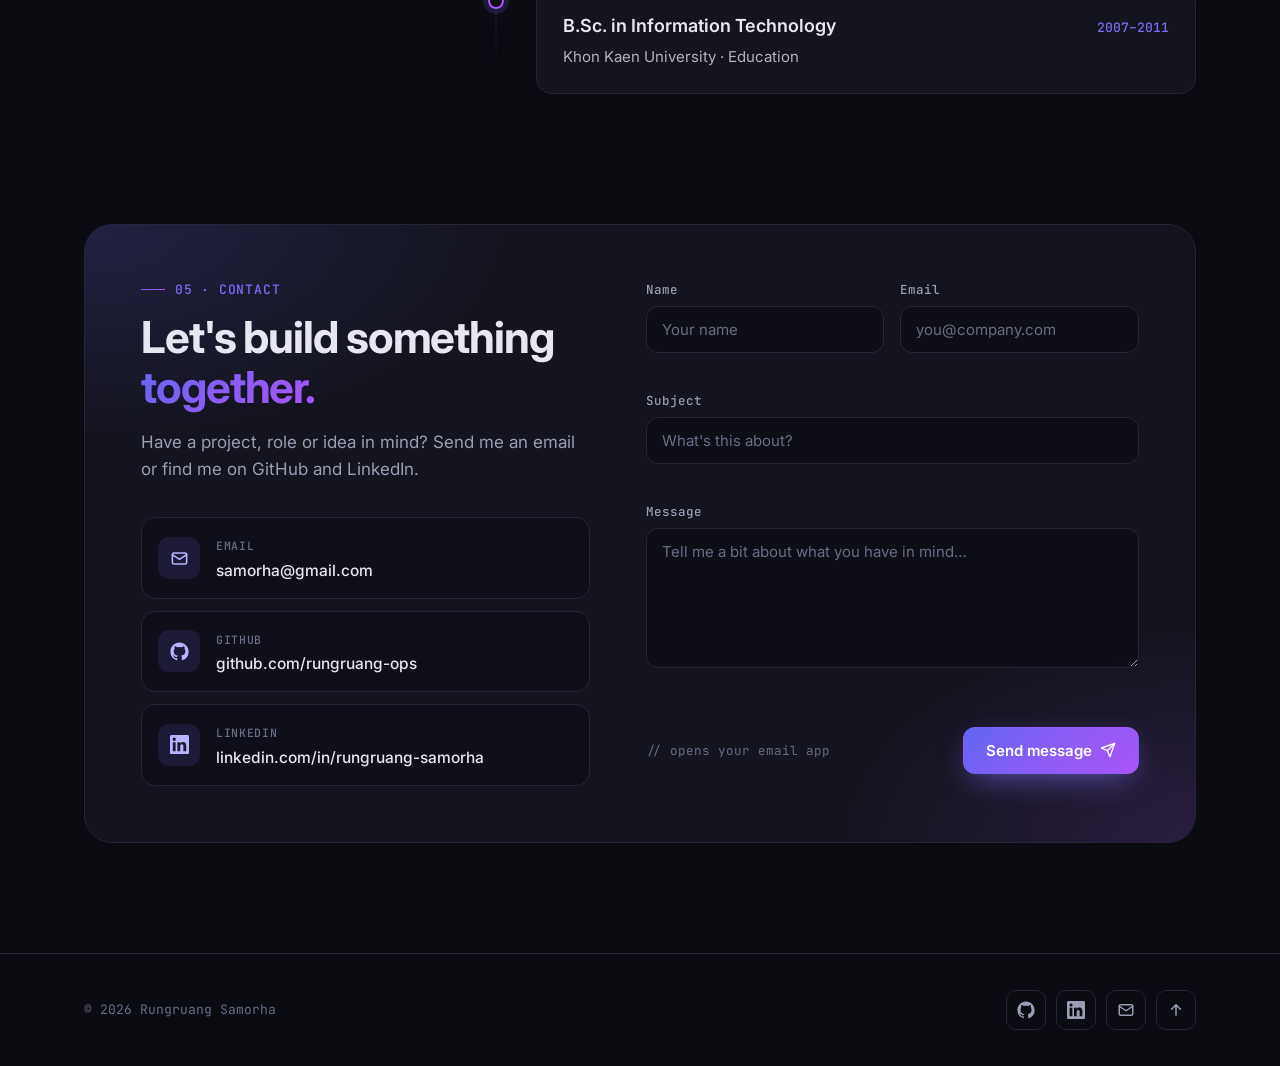
==== commit ad982d70: "Update featured project to AI Video Factory demo" ====
--- a/index.html
+++ b/index.html
@@ -15,7 +15,6 @@
 <meta name="twitter:description" content="Software Developer in Bangkok, Thailand. React, Next.js, Node.js, OAuth 2.0 SSO and API integrations." />
 <meta name="theme-color" content="#0B0B12" />
 <link rel="icon" href="assets/avatar.png" />
-<script>document.documentElement.classList.add('js');</script>
 <link rel="preconnect" href="https://fonts.googleapis.com" />
 <link rel="preconnect" href="https://fonts.gstatic.com" crossorigin />
 <link href="https://fonts.googleapis.com/css2?family=Inter:wght@400;500;600;700;800&family=JetBrains+Mono:wght@400;500;600&family=Noto+Sans+Thai:wght@400;500;600;700&display=swap" rel="stylesheet" />
@@ -83,10 +82,6 @@
   .nav-links a:hover, .nav-links a.active { color: var(--text); background: rgba(255,255,255,.05); }
   .nav-links a .num { font-family: var(--mono); color: var(--accent); font-size: 12px; margin-right: 4px; }
   .nav-cta { margin-left: 8px; }
-  .nav-resume { margin-left: 8px; }
-  .nav-links .nav-resume a { color: var(--text); }
-  .nav-links .nav-resume a:hover { color: var(--text); }
-  .nav-resume + .nav-cta { margin-left: 4px; }
   .menu-btn {
     display: none; background: none; border: 1px solid var(--border); color: var(--text);
     width: 40px; height: 40px; border-radius: 10px; cursor: pointer; place-items: center;
@@ -121,11 +116,11 @@
     pointer-events: none;
   }
   .glow {
-    position: absolute; z-index: 0; border-radius: 50%; filter: blur(90px); opacity: .55; pointer-events: none;
-  }
-  .glow-1 { width: 520px; height: 520px; background: #6366F1; top: -220px; left: -180px; opacity: .26; }
-  .glow-2 { width: 460px; height: 460px; background: #A855F7; top: 40px; right: -160px; opacity: .24; }
-  .hero-grid { position: relative; z-index: 1; display: grid; grid-template-columns: 1.25fr .9fr; gap: 56px; align-items: center; }
+    position: absolute; border-radius: 50%; filter: blur(90px); opacity: .55; pointer-events: none;
+  }
+  .glow-1 { width: 520px; height: 520px; background: #6366F1; top: -180px; left: -120px; opacity: .35; }
+  .glow-2 { width: 460px; height: 460px; background: #A855F7; top: 40px; right: -160px; opacity: .28; }
+  .hero-grid { position: relative; display: grid; grid-template-columns: 1.25fr .9fr; gap: 56px; align-items: center; }
   .badge {
     display: inline-flex; align-items: center; gap: 10px;
     font: 500 13px var(--mono); color: var(--muted);
@@ -137,9 +132,9 @@
     font-size: clamp(44px, 6.4vw, 80px); line-height: 1.02; letter-spacing: -.035em; font-weight: 800;
     margin: 26px 0 14px;
   }
-  .hero .role { font: 500 clamp(18px, 2vw, 22px) var(--mono); color: #B3B3C9; margin-bottom: 22px; }
+  .hero .role { font: 500 clamp(18px, 2vw, 22px) var(--mono); color: var(--muted); margin-bottom: 22px; }
   .hero .role .prompt { color: var(--accent); }
-  .hero p.tagline { font-size: 18px; color: #B3B3C9; max-width: 560px; margin-bottom: 36px; }
+  .hero p.tagline { font-size: 18px; color: var(--muted); max-width: 560px; margin-bottom: 36px; }
   .hero-actions { display: flex; gap: 14px; flex-wrap: wrap; }
   .hero-meta { display: flex; gap: 28px; margin-top: 44px; flex-wrap: wrap; }
   .hero-meta a { display: inline-flex; align-items: center; gap: 8px; color: var(--muted); font: 500 14px var(--mono); transition: color .2s; }
@@ -156,7 +151,7 @@
     overflow: hidden;
     transition: transform .4s, box-shadow .4s;
   }
-  .code-card:hover { transform: translateY(-4px); box-shadow: 0 50px 90px -30px rgba(0,0,0,.75), 0 0 0 1px rgba(124,108,246,.25) inset; }
+  .js .code-card.reveal.in:hover, .code-card:hover { transform: translateY(-4px); box-shadow: 0 50px 90px -30px rgba(0,0,0,.75), 0 0 0 1px rgba(124,108,246,.25) inset; }
   .code-head { display: flex; align-items: center; gap: 8px; padding: 14px 16px; border-bottom: 1px solid var(--border); }
   .code-head span.c { width: 11px; height: 11px; border-radius: 50%; }
   .code-head .file { margin-left: 10px; font: 500 12px var(--mono); color: var(--dim); }
@@ -229,16 +224,27 @@
     transition: transform .3s, border-color .3s, box-shadow .3s;
   }
   .project:hover { transform: translateY(-6px); border-color: rgba(124,108,246,.5); box-shadow: 0 30px 60px -30px rgba(124,108,246,.45); }
-  .project-media {
-    position: relative; aspect-ratio: 16 / 10; overflow: hidden;
-    border-radius: 20px 20px 0 0; border-bottom: 1px solid var(--border);
-    background-color: var(--surface-2);
-  }
-  .project-media img {
-    width: 100%; height: 100%; object-fit: cover; object-position: top center;
-    transition: transform .6s cubic-bezier(.2,.7,.2,1);
-  }
-  .project:hover .project-media img { transform: scale(1.045); }
+  .project-media { position: relative; aspect-ratio: 16 / 9; overflow: hidden; display: grid; place-items: center; }
+  .project-media .pattern {
+    position: absolute; inset: 0; opacity: .25;
+    background-image: radial-gradient(rgba(255,255,255,.7) 1px, transparent 1px);
+    background-size: 18px 18px;
+    mask-image: linear-gradient(180deg, #000, transparent 85%);
+    -webkit-mask-image: linear-gradient(180deg, #000, transparent 85%);
+  }
+  .project-media .mock-window {
+    position: relative; width: 74%; height: 66%; border-radius: 12px; transform: translateY(18%);
+    background: rgba(11,11,18,.78); border: 1px solid rgba(255,255,255,.14);
+    box-shadow: 0 20px 50px -10px rgba(0,0,0,.55);
+    transition: transform .4s;
+    padding: 14px;
+  }
+  .project:hover .mock-window { transform: translateY(12%); }
+  .mock-window .bar { display: flex; gap: 6px; margin-bottom: 14px; }
+  .mock-window .bar i { width: 8px; height: 8px; border-radius: 50%; background: rgba(255,255,255,.25); }
+  .mock-window .ln { height: 8px; border-radius: 4px; background: rgba(255,255,255,.12); margin-bottom: 9px; }
+  .mock-window .ln.a { width: 55%; background: rgba(255,255,255,.28); }
+  .mock-window .ln.b { width: 85%; } .mock-window .ln.c { width: 70%; } .mock-window .ln.d { width: 40%; }
   .g1 { background: linear-gradient(135deg, #4F46E5, #7C3AED 60%, #C026D3); }
   .g2 { background: linear-gradient(135deg, #1E1B4B, #4338CA 55%, #06B6D4); }
   .g3 { background: linear-gradient(135deg, #312E81, #8B5CF6 55%, #F472B6); }
@@ -256,6 +262,8 @@
   .project-body .repo { font: 500 12.5px var(--mono); color: var(--dim); margin: -4px 0 12px; }
   .project-body .thai { font-family: "Noto Sans Thai", var(--sans); color: #CFCFE3; font-size: 15px; margin-bottom: 8px; line-height: 1.7; }
   .project-links .meta { font: 500 13px var(--mono); color: var(--dim); display: inline-flex; align-items: center; gap: 8px; }
+  .mock-window .glyph { position: absolute; right: 14px; bottom: 14px; width: 38px; height: 38px; border-radius: 10px; display: grid; place-items: center; background: rgba(124,108,246,.22); border: 1px solid rgba(255,255,255,.16); color: #fff; }
+  .mock-window .glyph svg { width: 18px; height: 18px; }
   .tags { display: flex; flex-wrap: wrap; gap: 8px; margin-bottom: 24px; }
   .tag { font: 500 12px var(--mono); color: #B9B4FF; background: rgba(124,108,246,.1); border: 1px solid rgba(124,108,246,.22); padding: 4px 10px; border-radius: 6px; }
   .project-links { display: flex; gap: 20px; margin-top: auto; padding-top: 18px; border-top: 1px solid var(--border); }
@@ -335,15 +343,9 @@
   /* ---------- Reveal ---------- */
   .js .reveal { opacity: 0; transform: translateY(18px); transition: opacity .7s ease, transform .7s ease; }
   .js .reveal.in { opacity: 1; transform: none; }
-  /* Hero is above the fold: fully opaque from the first paint (never dimmed),
-     with only a very short subtle settle and no delay. Lower sections keep scroll-reveal. */
-  .hero-in { animation: heroIn .24s ease-out both; }
-  @keyframes heroIn { from { transform: translateY(5px); } to { transform: none; } }
   @media (prefers-reduced-motion: reduce) {
     html { scroll-behavior: auto; }
     .js .reveal { opacity: 1; transform: none; transition: none; }
-    .hero-in { animation: none; }
-    .project-media img, .project:hover .project-media img { transition: none; transform: none; }
     .logo .cursor { animation: none; }
   }
 
@@ -378,9 +380,8 @@
     .nav-links.open { opacity: 1; transform: none; pointer-events: auto; }
     .nav-links a { display: block; padding: 13px 14px; font-size: 16px; border-bottom: 1px solid rgba(255,255,255,.04); }
     .nav-cta a { border-bottom: 0 !important; }
-    .nav-cta, .nav-resume, .nav-resume + .nav-cta { margin: 8px 0 0; }
-    .nav-resume a { border-bottom: 0 !important; }
-    .nav-cta .btn, .nav-resume .btn { display: flex; width: 100%; justify-content: center; }
+    .nav-cta { margin: 8px 0 0; }
+    .nav-cta .btn { display: flex; width: 100%; justify-content: center; }
   }
   @media (max-width: 560px) {
     .container { padding: 0 20px; }
@@ -389,7 +390,6 @@
     .hero { padding: 64px 0 72px; }
     .hero p.tagline { font-size: 16.5px; }
     .hero-actions .btn { flex: 1; justify-content: center; }
-    .hero-actions .btn-primary { flex-basis: 100%; }
     .hero-meta { gap: 18px; margin-top: 34px; }
     .code-body { font-size: 11.5px; padding: 16px; }
     .skills-grid { grid-template-columns: 1fr; }
@@ -429,7 +429,6 @@
       <li><a href="#skills"><span class="num">02.</span>Skills</a></li>
       <li><a href="#projects"><span class="num">03.</span>Projects</a></li>
       <li><a href="#experience"><span class="num">04.</span>Experience</a></li>
-      <li class="nav-resume"><a href="assets/Rungruang-Samorha-Resume.pdf" download="Rungruang-Samorha-Resume.pdf" class="btn btn-ghost btn-sm" aria-label="Download resume (PDF)"><svg viewBox="0 0 24 24" fill="none" stroke="currentColor" stroke-width="2" stroke-linecap="round" stroke-linejoin="round" aria-hidden="true"><path d="M12 4v11M7 10l5 5 5-5M5 20h14"/></svg>Resume</a></li>
       <li class="nav-cta"><a href="#contact" class="btn btn-primary btn-sm" style="color:#fff">Contact</a></li>
     </ul>
   </div>
@@ -442,7 +441,7 @@
   <div class="glow glow-1"></div>
   <div class="glow glow-2"></div>
   <div class="container hero-grid">
-    <div class="hero-in">
+    <div class="reveal">
       <span class="badge"><span class="dot" style="background:var(--accent);box-shadow:0 0 0 4px rgba(124,108,246,.18)"></span>Rungruang Samorha</span>
       <h1>Hi, I'm <span class="grad-text">Sam.</span></h1>
       <div class="role"><span class="prompt">&gt;</span> Software Developer</div>
@@ -450,7 +449,6 @@
       <div class="hero-actions">
         <a href="#projects" class="btn btn-primary">View Projects <svg viewBox="0 0 24 24" fill="none" stroke="currentColor" stroke-width="2.2" stroke-linecap="round" stroke-linejoin="round"><path d="M5 12h14M13 6l6 6-6 6"/></svg></a>
         <a href="#contact" class="btn btn-ghost">Contact <svg viewBox="0 0 24 24" fill="none" stroke="currentColor" stroke-width="2" stroke-linecap="round" stroke-linejoin="round"><rect x="3" y="5" width="18" height="14" rx="2"/><path d="m3 7 9 6 9-6"/></svg></a>
-        <a href="assets/Rungruang-Samorha-Resume.pdf" download="Rungruang-Samorha-Resume.pdf" class="btn btn-ghost" aria-label="Download resume (PDF)">Download Resume <svg viewBox="0 0 24 24" fill="none" stroke="currentColor" stroke-width="2" stroke-linecap="round" stroke-linejoin="round" aria-hidden="true"><path d="M12 4v11M7 10l5 5 5-5M5 20h14"/></svg></a>
       </div>
       <div class="hero-meta">
         <a href="https://github.com/rungruang-ops" target="_blank" rel="noopener"><svg viewBox="0 0 24 24" fill="currentColor"><path d="M12 .5C5.65.5.5 5.65.5 12a11.5 11.5 0 0 0 7.86 10.92c.58.1.79-.25.79-.56v-2c-3.2.7-3.88-1.37-3.88-1.37-.52-1.33-1.28-1.69-1.28-1.69-1.05-.72.08-.7.08-.7 1.16.08 1.77 1.19 1.77 1.19 1.03 1.77 2.7 1.26 3.36.96.1-.75.4-1.26.73-1.55-2.55-.29-5.24-1.28-5.24-5.68 0-1.26.45-2.28 1.19-3.09-.12-.29-.52-1.46.11-3.05 0 0 .97-.31 3.17 1.18a11 11 0 0 1 5.77 0c2.2-1.49 3.17-1.18 3.17-1.18.63 1.59.23 2.76.11 3.05.74.81 1.19 1.83 1.19 3.09 0 4.41-2.69 5.38-5.25 5.67.41.36.78 1.06.78 2.14v3.17c0 .31.21.67.8.56A11.5 11.5 0 0 0 23.5 12C23.5 5.65 18.35.5 12 .5Z"/></svg> rungruang-ops</a>
@@ -460,7 +458,7 @@
       </div>
     </div>
 
-    <div class="code-card hero-in" aria-hidden="true">
+    <div class="code-card reveal" aria-hidden="true">
       <div class="code-head">
         <span class="c" style="background:#FF5F57"></span><span class="c" style="background:#FEBC2E"></span><span class="c" style="background:#28C840"></span>
         <span class="file">~/sam/about.ts</span>
@@ -559,22 +557,24 @@
       <article class="project reveal">
         <div class="project-media g1">
           <span class="project-tag">JavaScript</span>
-          <img src="assets/projects/video-prompt-builder.webp" alt="Screenshot of the Video Prompt Builder app: a Thai-first wizard for composing AI video prompts with a compiled English prompt preview" width="800" height="500" loading="lazy" decoding="async" />
+          <div class="pattern"></div>
+          <div class="mock-window"><div class="bar"><i></i><i></i><i></i></div><div class="ln a"></div><div class="ln b"></div><div class="ln c"></div><div class="ln d"></div><span class="glyph"><svg viewBox="0 0 24 24" fill="none" stroke="currentColor" stroke-width="2" stroke-linecap="round" stroke-linejoin="round"><rect x="2" y="6" width="14" height="12" rx="2"/><path d="m22 8-6 4 6 4V8Z"/></svg></span></div>
         </div>
         <div class="project-body">
-          <h3>Video Prompt Builder <svg class="arrow" viewBox="0 0 24 24" fill="none" stroke="currentColor" stroke-width="2" stroke-linecap="round" stroke-linejoin="round"><path d="M7 17 17 7M8 7h9v9"/></svg></h3>
-          <div class="repo">rungruang-ops/video-prompt-builder</div>
-          <p>Thai-first AI video prompt builder: a Vite SPA with a Fastify LLM proxy supporting OpenAI, Gemini, Anthropic, xAI, OpenRouter and Ollama.</p>
-          <div class="tags"><span class="tag">Vite</span><span class="tag">Fastify</span><span class="tag">PostgreSQL</span><span class="tag">Redis</span><span class="tag">Docker</span><span class="tag">Vercel</span></div>
+          <h3>AI Video Factory <svg class="arrow" viewBox="0 0 24 24" fill="none" stroke="currentColor" stroke-width="2" stroke-linecap="round" stroke-linejoin="round"><path d="M7 17 17 7M8 7h9v9"/></svg></h3>
+          <div class="repo">Offline UI Demo · MVP</div>
+          <p>Thai-first AI video production dashboard concept with a simulated job queue, project library and Cost Guard. UI-only demo: no AI API, cloud service or paid processing is called.</p>
+          <div class="tags"><span class="tag">HTML</span><span class="tag">JavaScript</span><span class="tag">UI Demo</span><span class="tag">Cost Guard</span><span class="tag">Job Queue</span></div>
           <div class="project-links">
-            <a href="https://github.com/rungruang-ops/video-prompt-builder" target="_blank" rel="noopener"><svg viewBox="0 0 24 24" fill="currentColor"><path d="M12 .5C5.65.5.5 5.65.5 12a11.5 11.5 0 0 0 7.86 10.92c.58.1.79-.25.79-.56v-2c-3.2.7-3.88-1.37-3.88-1.37-.52-1.33-1.28-1.69-1.28-1.69-1.05-.72.08-.7.08-.7 1.16.08 1.77 1.19 1.77 1.19 1.03 1.77 2.7 1.26 3.36.96.1-.75.4-1.26.73-1.55-2.55-.29-5.24-1.28-5.24-5.68 0-1.26.45-2.28 1.19-3.09-.12-.29-.52-1.46.11-3.05 0 0 .97-.31 3.17 1.18a11 11 0 0 1 5.77 0c2.2-1.49 3.17-1.18 3.17-1.18.63 1.59.23 2.76.11 3.05.74.81 1.19 1.83 1.19 3.09 0 4.41-2.69 5.38-5.25 5.67.41.36.78 1.06.78 2.14v3.17c0 .31.21.67.8.56A11.5 11.5 0 0 0 23.5 12C23.5 5.65 18.35.5 12 .5Z"/></svg>GitHub</a>
+            <a href="./ai-video-factory/" aria-label="Open AI Video Factory demo"><svg viewBox="0 0 24 24" fill="none" stroke="currentColor" stroke-width="2" stroke-linecap="round" stroke-linejoin="round"><path d="M7 17 17 7M8 7h9v9"/></svg>Open Demo</a>
           </div>
         </div>
       </article>
       <article class="project reveal">
         <div class="project-media g3">
           <span class="project-tag">TypeScript</span>
-          <img src="assets/projects/byron-nature-classroom.webp" alt="Screenshot of the Byron Nature Classroom live site: a Thai kids’ learning game about sunlight, water, soil and air" width="800" height="500" loading="lazy" decoding="async" />
+          <div class="pattern"></div>
+          <div class="mock-window"><div class="bar"><i></i><i></i><i></i></div><div class="ln a"></div><div class="ln c"></div><div class="ln b"></div><div class="ln d"></div><span class="glyph"><svg viewBox="0 0 24 24" fill="none" stroke="currentColor" stroke-width="2" stroke-linecap="round" stroke-linejoin="round"><path d="M12 22V12"/><path d="M12 12C12 8 9 5 4 5c0 5 3 7 8 7Z"/><path d="M12 14c0-4 3-7 8-7 0 5-3 7-8 7Z"/></svg></span></div>
         </div>
         <div class="project-body">
           <h3>Byron Nature Classroom <svg class="arrow" viewBox="0 0 24 24" fill="none" stroke="currentColor" stroke-width="2" stroke-linecap="round" stroke-linejoin="round"><path d="M7 17 17 7M8 7h9v9"/></svg></h3>
@@ -591,7 +591,8 @@
       <article class="project reveal">
         <div class="project-media g2">
           <span class="project-tag">Work highlight</span>
-          <img src="assets/projects/bedrock-sso.webp" alt="Illustrated cover for the Single Sign-On system: a lock icon with the label SSO · OAuth 2.0" width="800" height="500" loading="lazy" decoding="async" />
+          <div class="pattern"></div>
+          <div class="mock-window"><div class="bar"><i></i><i></i><i></i></div><div class="ln a"></div><div class="ln b"></div><div class="ln c"></div><div class="ln d"></div><span class="glyph"><svg viewBox="0 0 24 24" fill="none" stroke="currentColor" stroke-width="2" stroke-linecap="round" stroke-linejoin="round"><rect x="4" y="11" width="16" height="10" rx="2"/><path d="M8 11V7a4 4 0 0 1 8 0v4"/></svg></span></div>
         </div>
         <div class="project-body">
           <h3>Single Sign-On System</h3>
@@ -728,6 +729,7 @@
 </footer>
 
 <script>
+  document.documentElement.classList.add('js');
   const nav = document.getElementById('nav');
   const onScroll = () => nav.classList.toggle('scrolled', window.scrollY > 8);
   window.addEventListener('scroll', onScroll, { passive: true }); onScroll();
